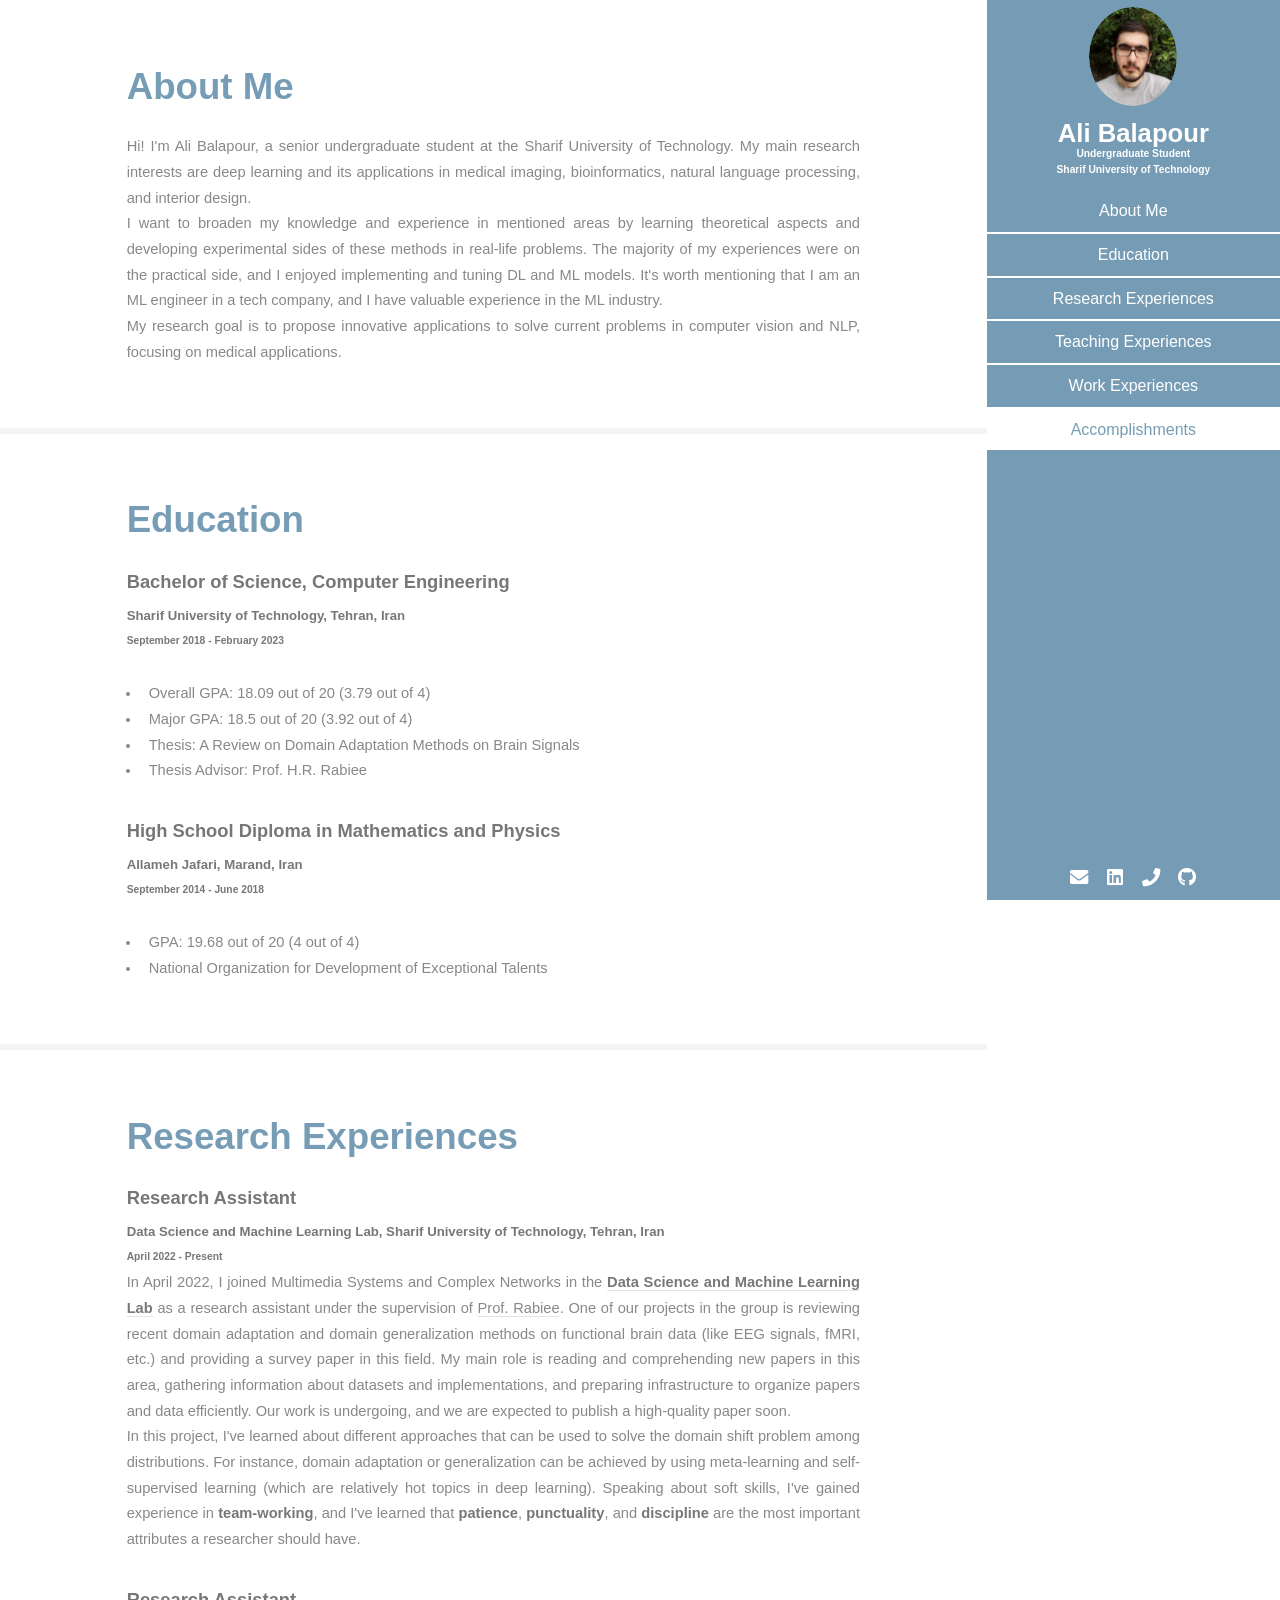
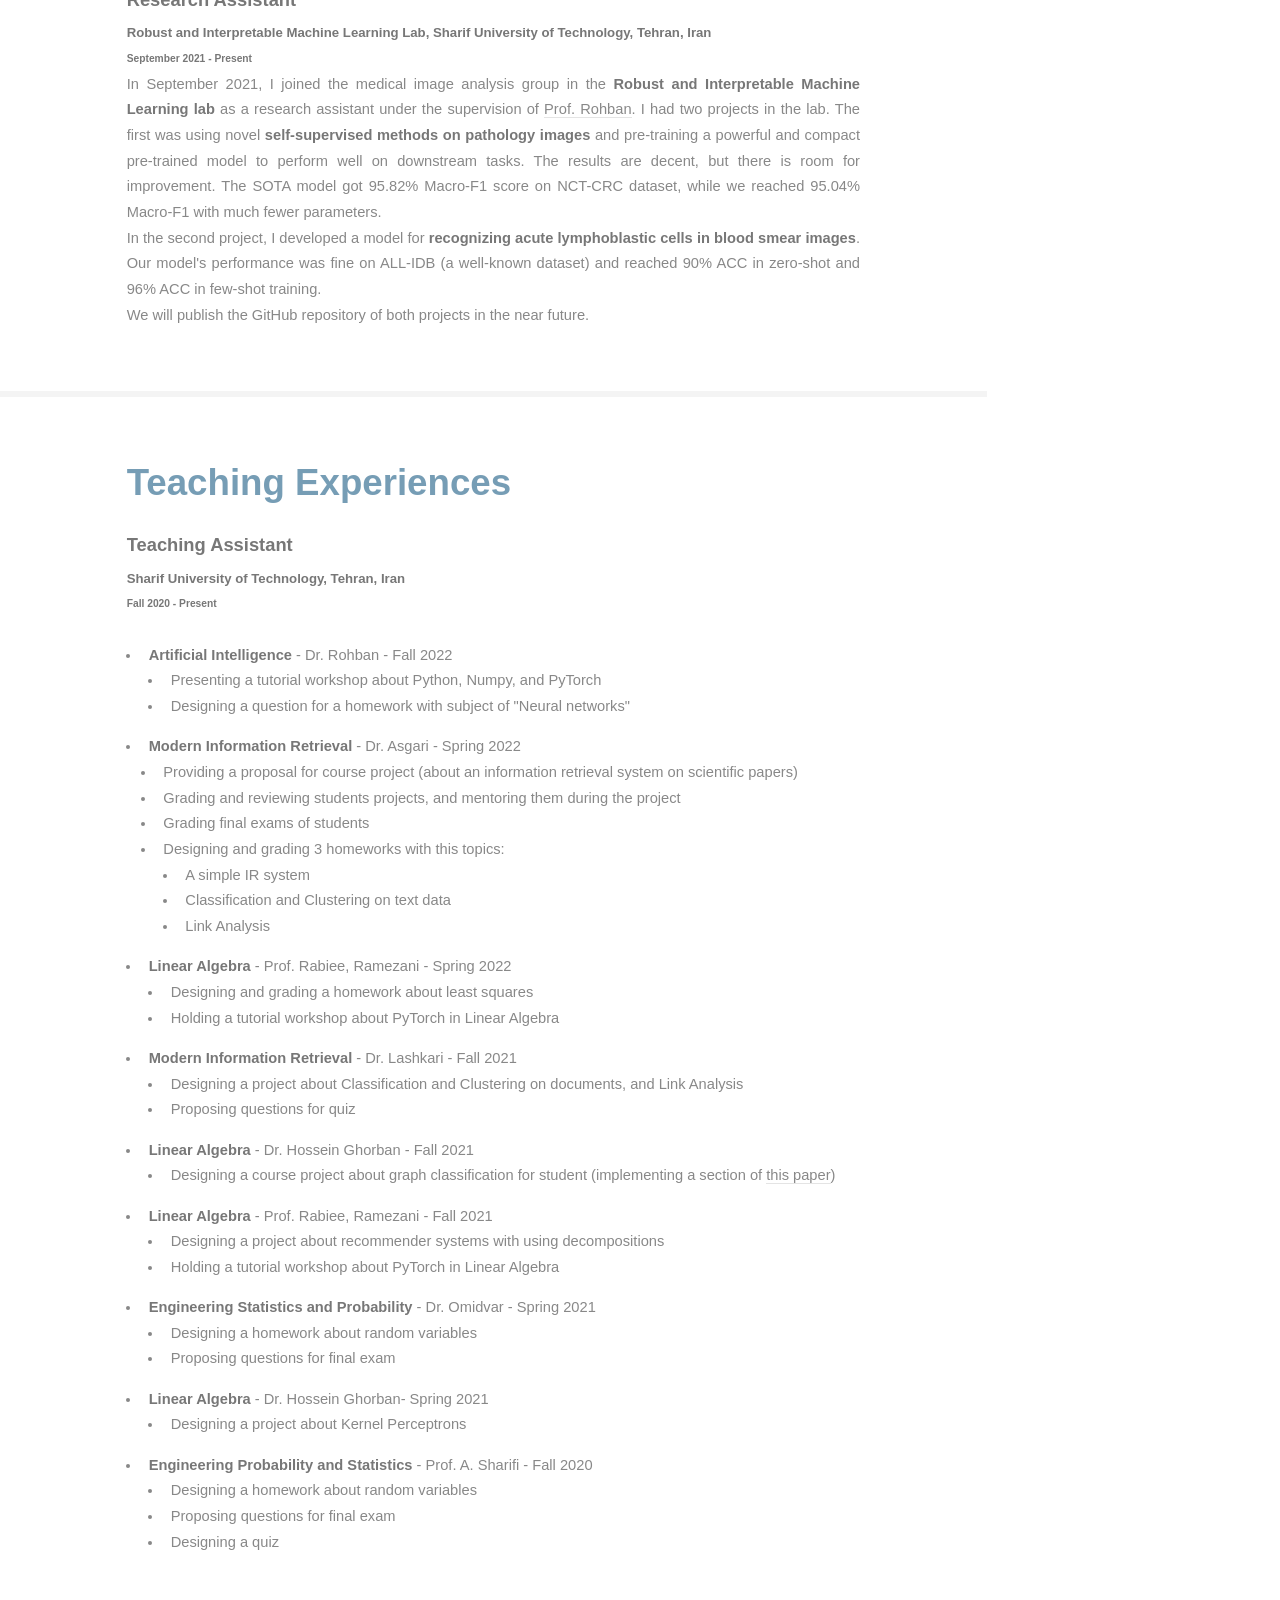
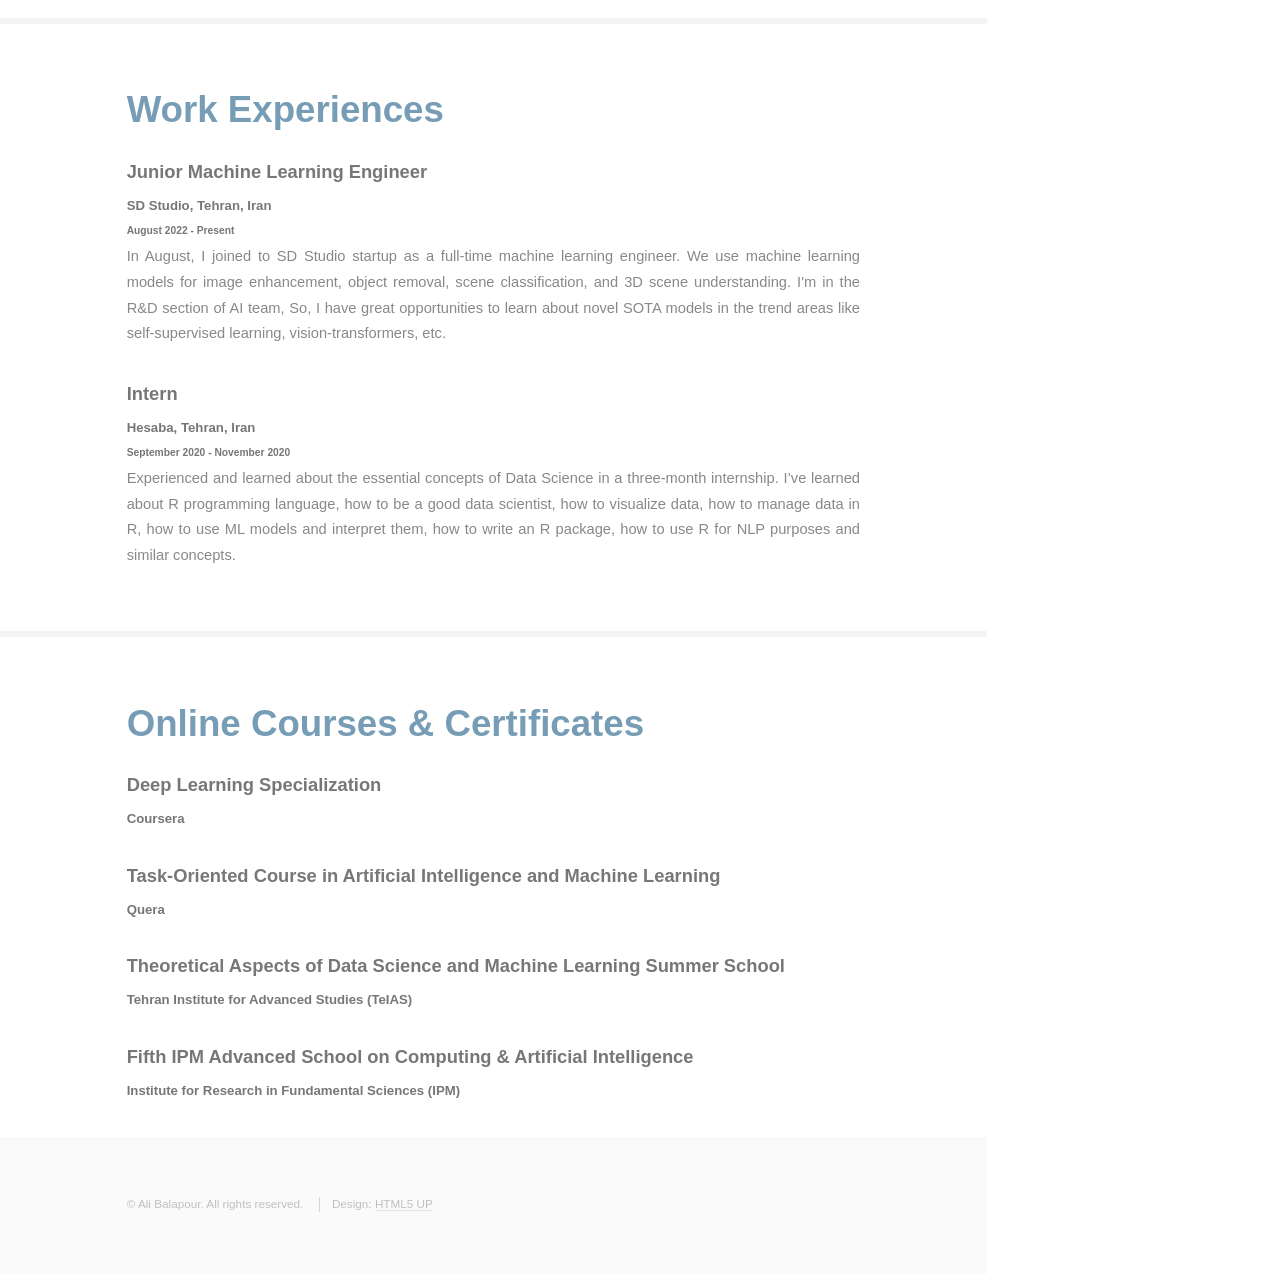
==== index.html @ 2892b9a2 "Add more details to TA experiences" ====
<!DOCTYPE HTML>

<html>

<head>
	<title>Ali Balapour</title>
	<meta charset="utf-8" />
	<meta name="viewport" content="width=device-width, initial-scale=1, user-scalable=no" />
	<link rel="stylesheet" href="assets/css/main.css" />
</head>

<body class="is-preload">

	<!-- Header -->
	<section id="header">
		<header>
			<span class="image avatar"><img src="images/personal_photo.png" alt="" /></span>
			<h1 id="logo"><i>Ali Balapour</i></h1>
			<h6>Undergraduate Student</br>Sharif University of Technology</h6>
		</header>
		<nav id="nav">
			<ul>
				<li><a href="#about" class="active">About Me</a></li>
				<li><a href="#education">Education</a></li>
				<li><a href="#research">Research Experiences</a></li>
				<li><a href="#teaching">Teaching Experiences</a></li>
				<li><a href="#work">Work Experiences</a></li>
				<li><a href="#accomplishments">Accomplishments</a></li>
				<!-- <li><a href="#volunteer">Volunteer Experiences</a></li> -->
			</ul>
		</nav>
		<footer>
			<ul class="icons">
				<li><a href="mailto:alibalapour93.ab@gmail.com" class="icon solid fa-envelope"><span
							class="label">Email</span></a></li>
				<li><a href="https://www.linkedin.com/in/alibalapour" class="icon brands fa-linkedin"><span
							class="label">Linked In</span></a></li>
				<li><a href="tel:+989029249917" class="icon solid fa-phone"><span class="label">Phone</span></a></li>
				<li><a href="https://github.com/alibalapour" class="icon brands fa-github"><span
							class="label">Github</span></a></li>
			</ul>
		</footer>
	</section>

	<!-- Wrapper -->
	<div id="wrapper">

		<!-- Main -->
		<div id="main">

			<!-- about -->
			<section id="about">
				<div class="container">
					<header class="major">
						<h3><i>About Me</i></h3>
					</header>
					<p style="text-align:justify; text-justify:inter-ideograph;">
						Hi! I'm Ali Balapour, a senior undergraduate student at the Sharif University of Technology. My
						main research interests are deep learning and its applications in medical imaging,
						bioinformatics, natural language processing, and interior design. <br>
						I want to broaden my knowledge and experience in mentioned areas by learning theoretical aspects
						and developing experimental sides of these methods in real-life problems. The majority of my
						experiences were on the practical side, and I enjoyed implementing and tuning DL and ML models.
						It's worth mentioning that I am an ML engineer in a tech company, and I have valuable experience
						in the ML industry. <br>
						My research goal is to propose innovative applications to solve current problems in computer
						vision and NLP, focusing on medical applications.
					</p>
				</div>
			</section>

			<!-- education -->
			<section id="education">
				<div class="container">
					<header class="major">
						<h3><i>Education</i></h3>
					</header>
					<h4>
						<i>Bachelor of Science, Computer Engineering</i>
					</h4>
					<h5>
						Sharif University of Technology, Tehran, Iran
					</h5>
					<h6>
						September 2018 - February 2023
					</h6>
					<p>
					<ul>
						<li> Overall GPA: 18.09 out of 20 (3.79 out of 4)</li>
						<li> Major GPA: 18.5 out of 20 (3.92 out of 4)</li>
						<li> Thesis: A Review on Domain Adaptation Methods on Brain Signals</li>
						<li> Thesis Advisor: Prof. H.R. Rabiee</li>
					</ul>
					</p>
					<h4>
						<i>High School Diploma in Mathematics and Physics</i>
					</h4>
					<h5>
						Allameh Jafari, Marand, Iran
					</h5>
					<h6>
						September 2014 - June 2018
					</h6>
					<p>
					<ul>
						<li> GPA: 19.68 out of 20 (4 out of 4)</li>
						<li> National Organization for Development of Exceptional Talents</li>
					</ul>
					</p>
				</div>
			</section>

			<!-- research -->
			<section id="research">
				<div class="container">
					<header class="major">
						<h3><i>Research Experiences</i></h3>
					</header>
					<h4>
						<i>Research Assistant</i>
					</h4>
					<h5>
						Data Science and Machine Learning Lab, Sharif University of Technology, Tehran, Iran
					</h5>
					<h6>
						April 2022 - Present
					</h6>
					<p>

						In April 2022, I joined Multimedia Systems and Complex Networks in the <a href="http://dml.ir/"
							target="_blank"><b>Data Science and Machine Learning Lab</b></a> as a research assistant
						under the supervision of <a href="https://scholar.google.com/citations?user=rKDtrNgAAAAJ&hl=en"
							target="_blank">Prof. Rabiee</a>. One of our projects in the group is reviewing recent
						domain adaptation and domain generalization methods on functional brain data (like EEG signals,
						fMRI, etc.) and providing a survey paper in this field. My main role is reading and
						comprehending new papers in this area, gathering information about datasets and implementations,
						and preparing infrastructure to organize papers and data efficiently. Our work is undergoing,
						and we are expected to publish a high-quality paper soon. <br>
						In this project, I've learned about different approaches that can be used to solve the domain
						shift problem among distributions. For instance, domain adaptation or generalization can be
						achieved by using meta-learning and self-supervised learning (which are relatively hot topics in
						deep learning). Speaking about soft skills, I've gained experience in <b>team-working</b>, and
						I've
						learned that <b>patience</b>, <b>punctuality</b>, and <b>discipline</b> are the most important
						attributes a
						researcher should have.
					</p>
					<h4>
						<i>Research Assistant</i>
					</h4>
					<h5>
						Robust and Interpretable Machine Learning Lab, Sharif University of Technology, Tehran, Iran
					</h5>
					<h6>
						September 2021 - Present
					</h6>
					<p>
						In September 2021, I joined the medical image analysis group in the <b>Robust and Interpretable
							Machine Learning lab</b> as a research
						assistant under the supervision of <a
							href="https://scholar.google.com/citations?hl=en&user=pRyJ6FkAAAAJ&view_op=list_works&sortby=pubdate"
							target="_blank">Prof. Rohban</a>. I had two projects in the lab. The first was
						using novel <b>self-supervised methods on pathology images</b> and pre-training a powerful and
						compact
						pre-trained model to perform well on downstream tasks. The results are decent, but there is
						room for improvement. The SOTA model got 95.82% Macro-F1 score on NCT-CRC dataset, while we
						reached 95.04% Macro-F1 with much fewer parameters.<br>
						In the second project, I developed a model for <b>recognizing acute lymphoblastic cells in blood
							smear images</b>. Our model's performance was fine on ALL-IDB (a well-known dataset) and
						reached 90%
						ACC in zero-shot and 96% ACC in few-shot training. <br>
						We will publish the GitHub repository of both projects in the near future.
					</p>
				</div>
			</section>

			<!-- teaching -->
			<section id="teaching">
				<div class="container">
					<header class="major">
						<h3><i>Teaching Experiences</i></h3>
					</header>
					<h4>
						<i>Teaching Assistant</i>
					</h4>
					<h5>
						Sharif University of Technology, Tehran, Iran
					</h5>
					<h6>
						Fall 2020 - Present
					</h6>
					<ul>
						​<li><b>Artificial Intelligence</b> - Dr. Rohban - Fall 2022 <br>
							<ul class="sub-category">
								<li>
									Presenting a tutorial workshop about Python, Numpy, and PyTorch
								</li>
								<li>
									Designing a question for a homework with subject of "Neural networks"
								</li>
							</ul>
						</li>
						<li><b>Modern Information Retrieval</b> - Dr. Asgari - Spring 2022</li>
						<ul class="sub-category">
							<li>
								Providing a proposal for course project (about an information retrieval system on
								scientific papers)
							</li>
							<li>
								Grading and reviewing students projects, and mentoring them during the project
							</li>
							<li>
								Grading final exams of students
							</li>
							<li>
								Designing and grading 3 homeworks with this topics:
								<ul class="sub-category">
									<li>
										A simple IR system
									</li>
									<li>
										Classification and Clustering on text data
									</li>
									<li>
										Link Analysis
									</li>
								</ul>
							</li>
						</ul>
						<li><b>Linear Algebra</b> - Prof. Rabiee, Ramezani - Spring 2022
							<ul class="sub-category">
								<li>
									Designing and grading a homework about least squares
								</li>
								<li>
									Holding a tutorial workshop about PyTorch in Linear Algebra
								</li>
							</ul>
						</li>
						<li><b>Modern Information Retrieval</b> - Dr. Lashkari - Fall 2021
							<ul class="sub-category">
								<li>
									Designing a project about Classification and Clustering on documents, and Link
									Analysis
								</li>
								<li>
									Proposing questions for quiz
								</li>
							</ul>
						</li>
						<li><b>Linear Algebra</b> - Dr. Hossein Ghorban - Fall 2021
							<ul class="sub-category">
								<li>
									Designing a course project about graph classification for student (implementing a
									section
									of <a
										href="https://research.ibm.com/publications/gl2vec-learning-feature-representation-using-graphlets-for-directed-networks">this
										paper</a>)
								</li>
							</ul>
						</li>
						<li><b>Linear Algebra</b> - Prof. Rabiee, Ramezani - Fall 2021
							<ul class="sub-category">
								<li>
									Designing a project about recommender systems with using decompositions
								</li>
								<li>
									Holding a tutorial workshop about PyTorch in Linear Algebra
								</li>
							</ul>
						</li>
						<li><b>Engineering Statistics and Probability</b> - Dr. Omidvar - Spring 2021
							<ul class="sub-category">
								<li>
									Designing a homework about random variables
								</li>
								<li>
									Proposing questions for final exam
								</li>
							</ul>
						</li>
						<li><b>Linear Algebra</b> - Dr. Hossein Ghorban- Spring 2021
							<ul class="sub-category">
								<li>
									Designing a project about Kernel Perceptrons
								</li>
							</ul>
						</li>
						<li><b>Engineering Probability and Statistics</b> - Prof. A. Sharifi - Fall 2020
							<ul class="sub-category">
								<li>
									Designing a homework about random variables
								</li>
								<li>
									Proposing questions for final exam
								</li>
								<li>
									Designing a quiz
								</li>
							</ul>
						</li>
					</ul>
				</div>
			</section>

			<!-- work -->
			<section id="work">
				<div class="container">
					<header class="major">
						<h3><i>Work Experiences</i></h3>
					</header>
					<h4>
						<i>Junior Machine Learning Engineer</i>
					</h4>
					<h5>
						SD Studio, Tehran, Iran
					</h5>
					<h6>
						August 2022 - Present
					</h6>
					<p>
						In August, I joined to SD Studio startup as a full-time machine learning engineer. We use
						machine learning models for image enhancement, object removal, scene classification, and 3D
						scene understanding. I'm in the R&D section of AI team, So, I have great opportunities to learn
						about novel SOTA models in the trend areas like self-supervised learning, vision-transformers,
						etc.
					</p>
					<h4>
						<i>Intern</i>
					</h4>
					<h5>
						Hesaba, Tehran, Iran
					</h5>
					<h6>
						September 2020 - November 2020
					</h6>
					<p>
						Experienced and learned about the essential concepts of Data Science in a three-month
						internship. I’ve learned about R programming language, how to be a good data scientist, how to
						visualize data, how to manage data in R, how to use ML models and interpret them, how to write
						an R package, how to use R for NLP purposes and similar concepts.
					</p>
				</div>
			</section>

			<!-- Online Courses and Certificates -->
			<section id="accomplishments">
				<div class="container">
					<header class="major">
						<h3><i>Online Courses & Certificates</i></h3>
					</header>
					<h4>
						<a href="https://www.coursera.org/account/accomplishments/specialization/W8R3VFJXQNXG"
							target="_blank"><i>Deep Learning Specialization</i></a>
					</h4>
					<h5>
						Coursera
					</h5>
					<p></p>

					<h4>
						<a href="https://quera.org/media/public/quera_certificate/adadd816d5624135890eb60e2756e7e7.jpg"
							target="_blank"><i>Task-Oriented Course in Artificial Intelligence and Machine
								Learning</i></a>
					</h4>
					<h5>
						Quera
					</h5>
					<p></p>

					<h4>
						<a href="https://drive.google.com/file/d/1MrYCCndqgRuBNSRscO7mLyGm1pDVqrYC/view?usp=sharing"
							target="_blank"><i>Theoretical Aspects of Data Science and Machine Learning Summer
								School</i></a>
					</h4>
					<h5>
						Tehran Institute for Advanced Studies (TeIAS)
					</h5>
					<p></p>

					<h4>
						<a href="https://drive.google.com/file/d/1-g7t7JsqnXXrmySD3a8m09prYNb7P3v8/view?usp=sharing"
							target="_blank"><i>Fifth IPM Advanced School on Computing & Artificial Intelligence</i></a>
					</h4>
					<h5>
						Institute for Research in Fundamental Sciences (IPM)
					</h5>
				</div>
			</section>

			<!-- volunteer -->
			<!-- <section id="volunteer">
				<div class="container">
					<header class="major">
						<h3><i>Volunteer Experiences</i></h3>
					</header>
					<h4>
						​<i>Media & Design Staff</i>
					</h4>
					<h5>
						Webelopers 2022
					</h5>
					<h6>
						August 2022 - Present
					</h6>
					<p>
						As I've some experiences with working as a layout designer, I joined to Media & Design team of Webelopers event which is holding by Computer engineering Scientific 	
					</p>
					
					<h4>
						<i>Layout Designer & Member of Editorial Board </i>
					</h4>
					<h5>
						Harakat (Student Magazine)
					</h5>
					<h6>
						September 2020 - September 2021
					</h6>
					<p>
						In September 2020 I joined to a student sport magazine which was organized by a group of sport enthusiast sudents. My role was desining layout of the magazine with Adobe InDesign.
						I've gained many vaueable experiences in team-working, responsibility, and digital design.  
					</p>
				</div>
			</section> -->

		</div>

		<!-- Footer -->
		<section id="footer">
			<div class="container">
				<ul class="copyright">
					<li>&copy; Ali Balapour. All rights reserved.</li>
					<li>Design: <a href="http://html5up.net">HTML5 UP</a></li>
				</ul>
			</div>
		</section>

	</div>

	<!-- Scripts -->
	<script src="assets/js/jquery.min.js"></script>
	<script src="assets/js/jquery.scrollex.min.js"></script>
	<script src="assets/js/jquery.scrolly.min.js"></script>
	<script src="assets/js/browser.min.js"></script>
	<script src="assets/js/breakpoints.min.js"></script>
	<script src="assets/js/util.js"></script>
	<script src="assets/js/main.js"></script>

</body>

</html>
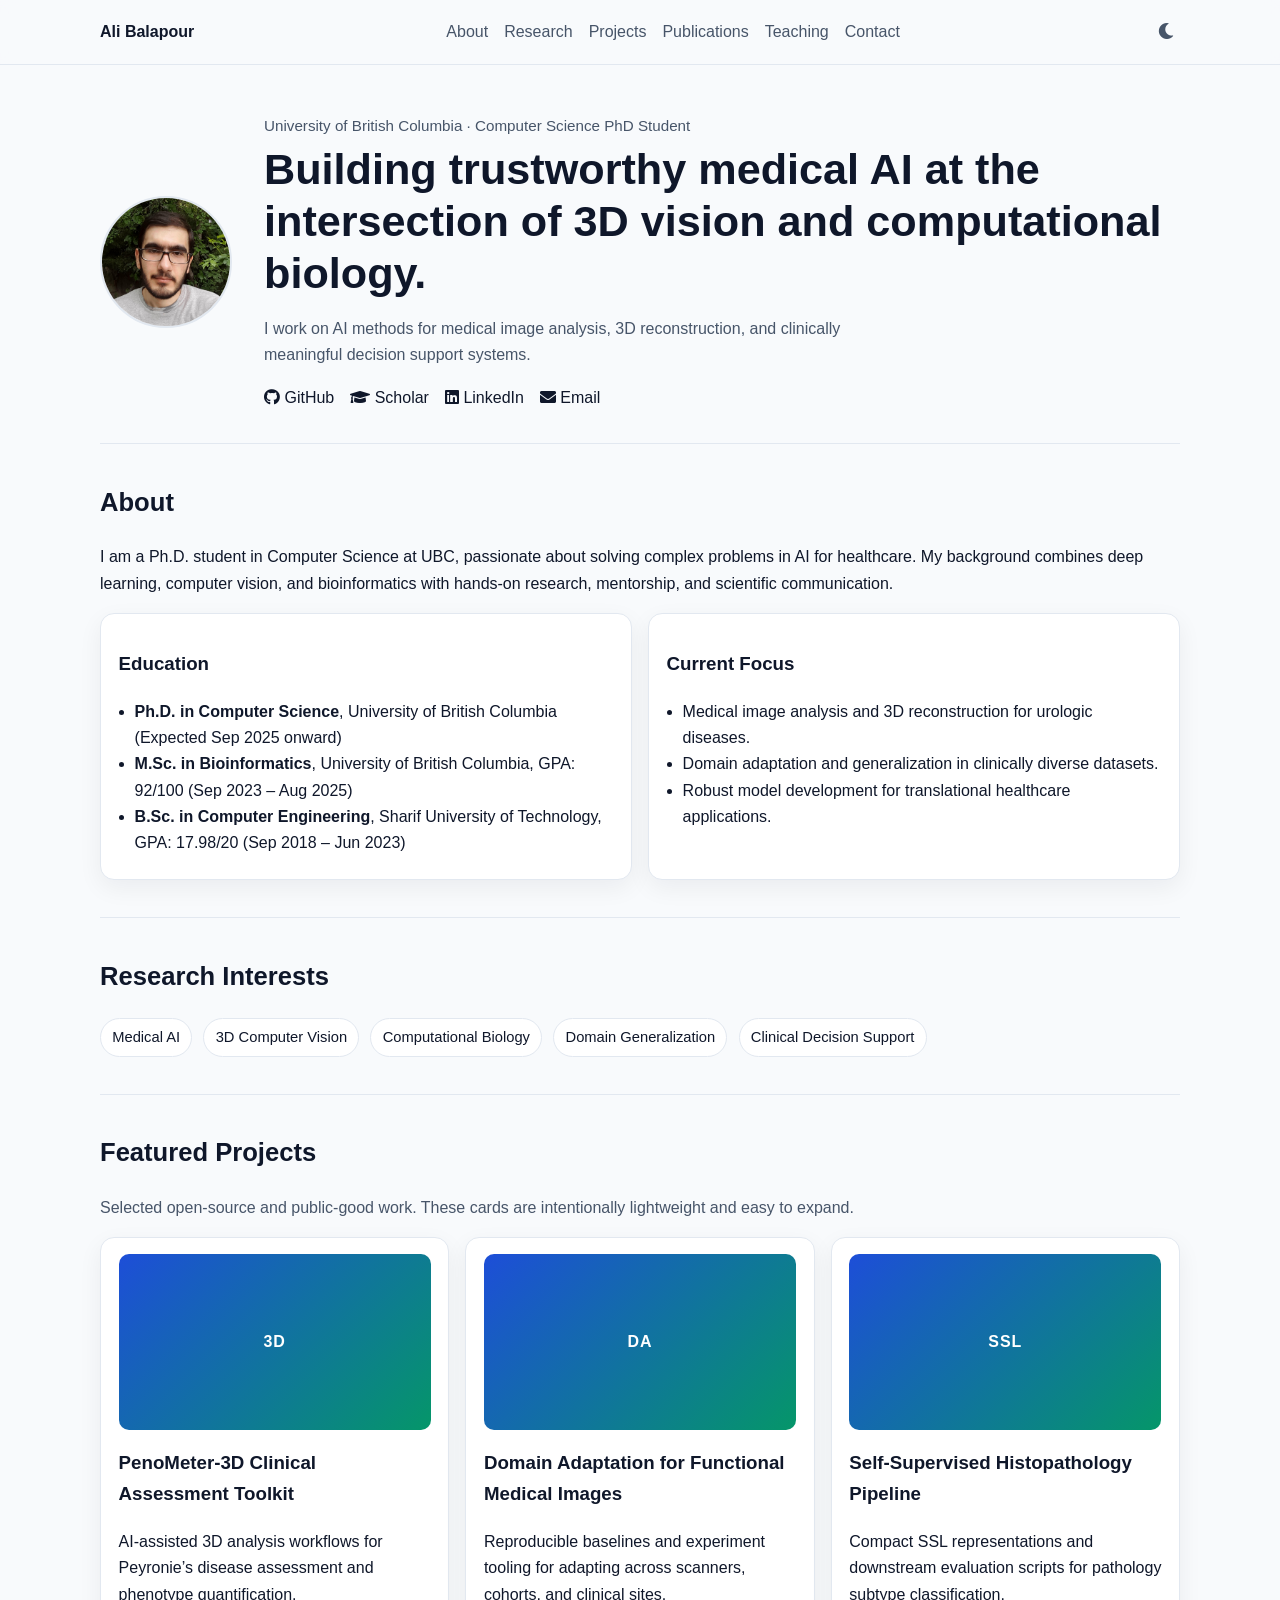
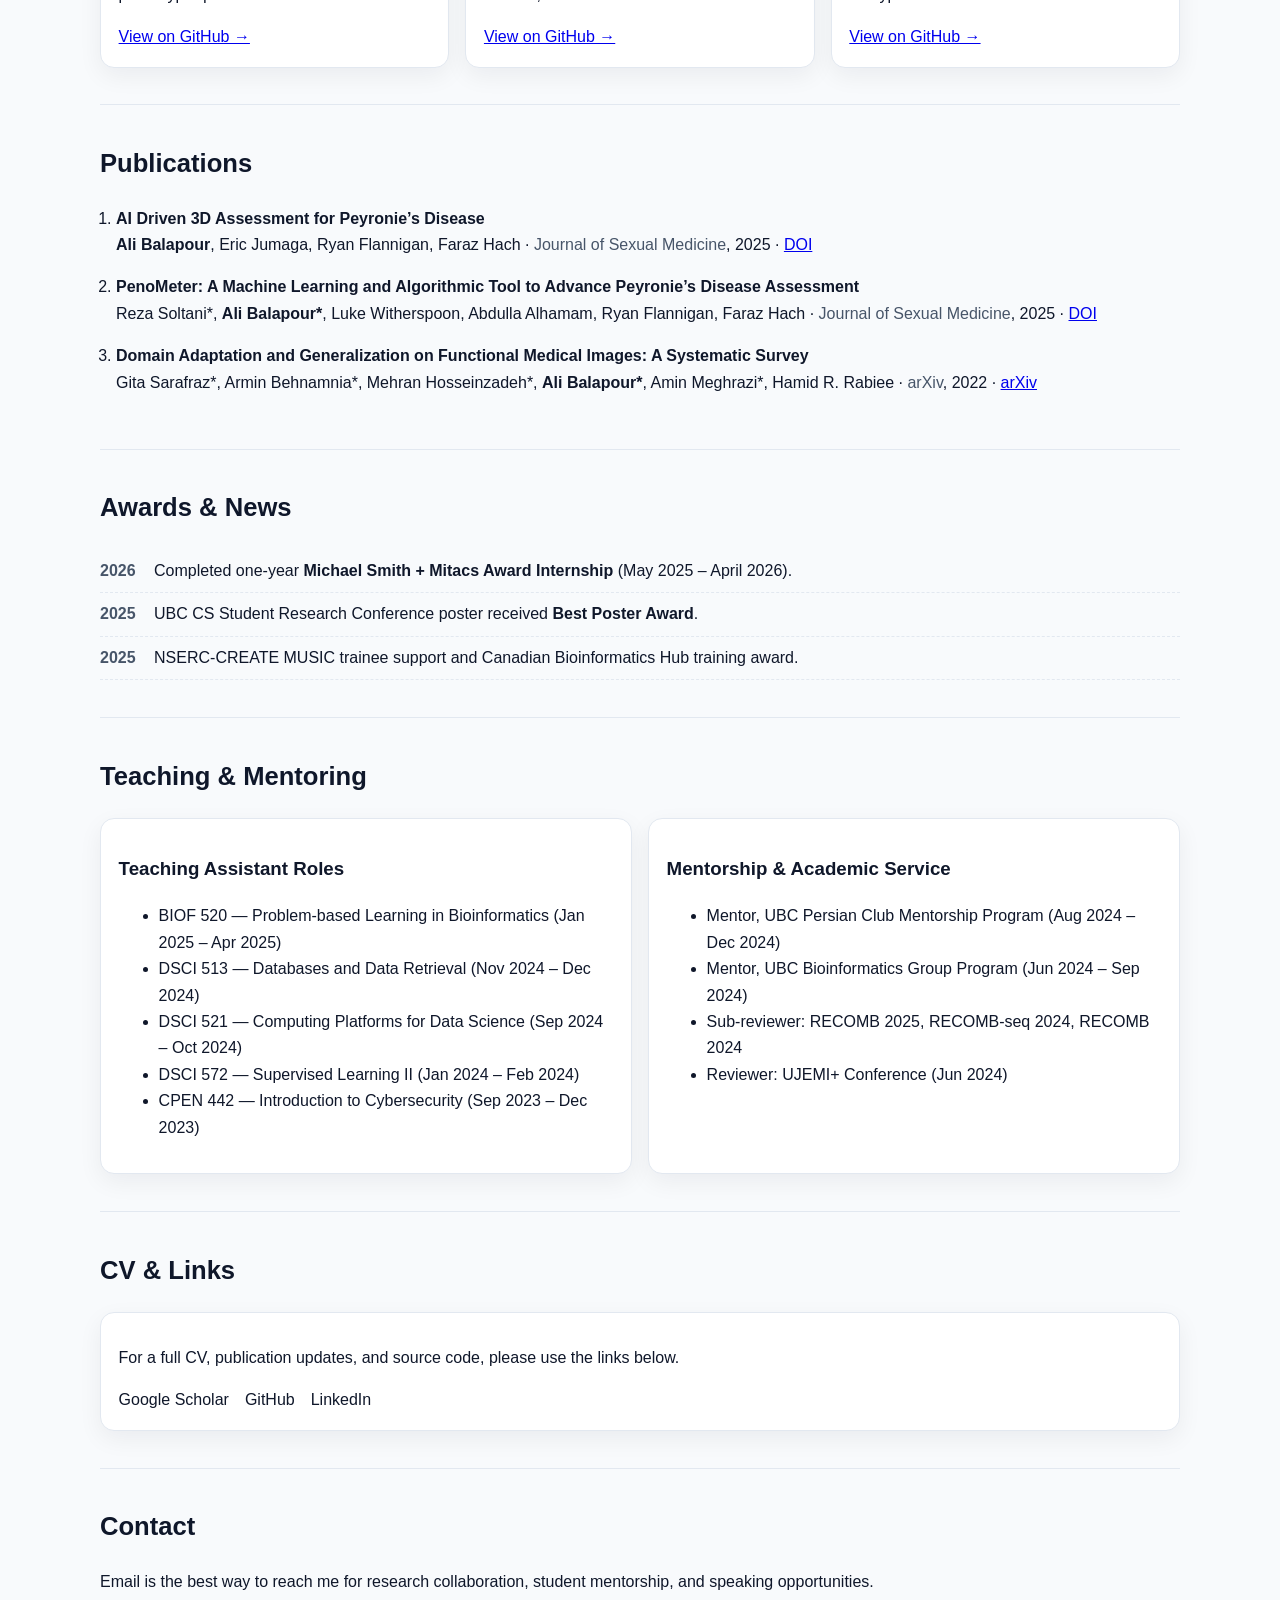
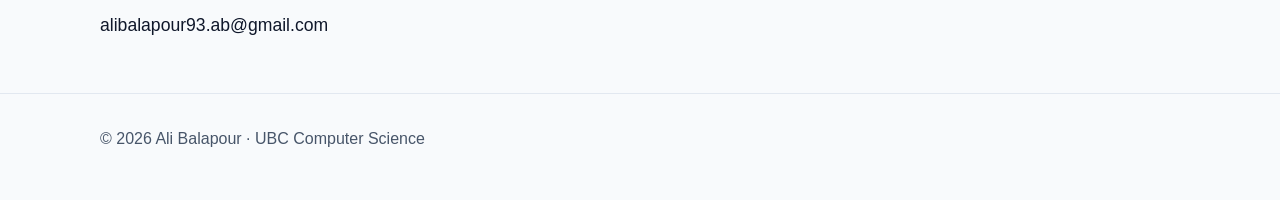
==== commit 29eb8170: "Redesign academic portfolio with modern responsive structure" ====
--- a/index.html
+++ b/index.html
@@ -1,451 +1,198 @@
-<!DOCTYPE HTML>
+<!DOCTYPE html>
+<html lang="en">
+<head>
+  <meta charset="utf-8" />
+  <meta name="viewport" content="width=device-width, initial-scale=1" />
+  <title>Ali Balapour | PhD Student in Computer Science @ UBC</title>
+  <meta name="description" content="Ali Balapour is a UBC Computer Science PhD student researching medical AI, 3D computer vision, and computational biology." />
+  <meta name="theme-color" content="#0f172a" />
+  <meta property="og:title" content="Ali Balapour | UBC CS PhD" />
+  <meta property="og:description" content="Research portfolio in medical AI, 3D computer vision, and computational biology." />
+  <meta property="og:type" content="website" />
+  <link rel="stylesheet" href="assets/css/fontawesome-all.min.css" />
+  <link rel="stylesheet" href="assets/css/main.css" />
+</head>
+<body>
+  <a class="skip-link" href="#main">Skip to content</a>
+  <header class="site-header">
+    <div class="container nav-wrap">
+      <a class="brand" href="#hero">Ali Balapour</a>
+      <nav aria-label="Primary">
+        <ul class="nav-list">
+          <li><a href="#about">About</a></li>
+          <li><a href="#research">Research</a></li>
+          <li><a href="#projects">Projects</a></li>
+          <li><a href="#publications">Publications</a></li>
+          <li><a href="#teaching">Teaching</a></li>
+          <li><a href="#contact">Contact</a></li>
+        </ul>
+      </nav>
+      <button id="theme-toggle" aria-label="Toggle dark mode" title="Toggle dark mode">
+        <i class="fas fa-moon" aria-hidden="true"></i>
+      </button>
+    </div>
+  </header>
 
-<html>
+  <main id="main">
+    <section id="hero" class="hero container">
+      <img src="images/personal_photo.png" alt="Portrait of Ali Balapour" class="avatar" />
+      <div>
+        <p class="eyebrow">University of British Columbia · Computer Science PhD Student</p>
+        <h1>Building trustworthy medical AI at the intersection of 3D vision and computational biology.</h1>
+        <p class="lead">I work on AI methods for medical image analysis, 3D reconstruction, and clinically meaningful decision support systems.</p>
+        <div class="hero-links" aria-label="External profiles">
+          <a href="https://github.com/alibalapour" target="_blank" rel="noopener"><i class="fab fa-github"></i> GitHub</a>
+          <a href="https://scholar.google.com/citations?user=olk8Xe4AAAAJ&hl=en" target="_blank" rel="noopener"><i class="fas fa-graduation-cap"></i> Scholar</a>
+          <a href="https://www.linkedin.com/in/alibalapour/" target="_blank" rel="noopener"><i class="fab fa-linkedin"></i> LinkedIn</a>
+          <a href="mailto:alibalapour93.ab@gmail.com"><i class="fas fa-envelope"></i> Email</a>
+        </div>
+      </div>
+    </section>
 
-<head>
-	<title>Ali Balapour</title>
-	<meta charset="utf-8" />
-	<meta name="viewport" content="width=device-width, initial-scale=1, user-scalable=no" />
-	<link rel="stylesheet" href="assets/css/main.css" />
-</head>
+    <section id="about" class="container section">
+      <h2>About</h2>
+      <p>I am a Ph.D. student in Computer Science at UBC, passionate about solving complex problems in AI for healthcare. My background combines deep learning, computer vision, and bioinformatics with hands-on research, mentorship, and scientific communication.</p>
+      <div class="grid two">
+        <article class="card">
+          <h3>Education</h3>
+          <ul class="clean-list">
+            <li><strong>Ph.D. in Computer Science</strong>, University of British Columbia (Expected Sep 2025 onward)</li>
+            <li><strong>M.Sc. in Bioinformatics</strong>, University of British Columbia, GPA: 92/100 (Sep 2023 – Aug 2025)</li>
+            <li><strong>B.Sc. in Computer Engineering</strong>, Sharif University of Technology, GPA: 17.98/20 (Sep 2018 – Jun 2023)</li>
+          </ul>
+        </article>
+        <article class="card">
+          <h3>Current Focus</h3>
+          <ul class="clean-list">
+            <li>Medical image analysis and 3D reconstruction for urologic diseases.</li>
+            <li>Domain adaptation and generalization in clinically diverse datasets.</li>
+            <li>Robust model development for translational healthcare applications.</li>
+          </ul>
+        </article>
+      </div>
+    </section>
 
-<body class="is-preload">
+    <section id="research" class="container section">
+      <h2>Research Interests</h2>
+      <div class="chip-row" role="list" aria-label="Research areas">
+        <span class="chip" role="listitem">Medical AI</span>
+        <span class="chip" role="listitem">3D Computer Vision</span>
+        <span class="chip" role="listitem">Computational Biology</span>
+        <span class="chip" role="listitem">Domain Generalization</span>
+        <span class="chip" role="listitem">Clinical Decision Support</span>
+      </div>
+    </section>
 
-	<!-- Header -->
-	<section id="header">
-		<header>
-			<span class="image avatar"><img src="images/personal_photo.png" alt="" /></span>
-			<h1 id="logo"><i>Ali Balapour</i></h1>
-			<h6>Undergraduate Student</br>Sharif University of Technology</h6>
-		</header>
-		<nav id="nav">
-			<ul>
-				<li><a href="#about" class="active">About Me</a></li>
-				<li><a href="#education">Education</a></li>
-				<li><a href="#research">Research Experiences</a></li>
-				<li><a href="#teaching">Teaching Experiences</a></li>
-				<li><a href="#work">Work Experiences</a></li>
-				<li><a href="#accomplishments">Accomplishments</a></li>
-				<!-- <li><a href="#volunteer">Volunteer Experiences</a></li> -->
-			</ul>
-		</nav>
-		<footer>
-			<ul class="icons">
-				<li><a href="mailto:alibalapour93.ab@gmail.com" class="icon solid fa-envelope"><span
-							class="label">Email</span></a></li>
-				<li><a href="https://www.linkedin.com/in/alibalapour" class="icon brands fa-linkedin"><span
-							class="label">Linked In</span></a></li>
-				<li><a href="tel:+989029249917" class="icon solid fa-phone"><span class="label">Phone</span></a></li>
-				<li><a href="https://github.com/alibalapour" class="icon brands fa-github"><span
-							class="label">Github</span></a></li>
-			</ul>
-		</footer>
-	</section>
+    <section id="projects" class="container section">
+      <h2>Featured Projects</h2>
+      <p class="muted">Selected open-source and public-good work. These cards are intentionally lightweight and easy to expand.</p>
+      <div class="grid three">
+        <article class="card project">
+          <div class="thumb">3D</div>
+          <h3>PenoMeter-3D Clinical Assessment Toolkit</h3>
+          <p>AI-assisted 3D analysis workflows for Peyronie’s disease assessment and phenotype quantification.</p>
+          <a href="https://github.com/alibalapour" target="_blank" rel="noopener">View on GitHub →</a>
+        </article>
+        <article class="card project">
+          <div class="thumb">DA</div>
+          <h3>Domain Adaptation for Functional Medical Images</h3>
+          <p>Reproducible baselines and experiment tooling for adapting across scanners, cohorts, and clinical sites.</p>
+          <a href="https://github.com/alibalapour" target="_blank" rel="noopener">View on GitHub →</a>
+        </article>
+        <article class="card project">
+          <div class="thumb">SSL</div>
+          <h3>Self-Supervised Histopathology Pipeline</h3>
+          <p>Compact SSL representations and downstream evaluation scripts for pathology subtype classification.</p>
+          <a href="https://github.com/alibalapour" target="_blank" rel="noopener">View on GitHub →</a>
+        </article>
+      </div>
+    </section>
 
-	<!-- Wrapper -->
-	<div id="wrapper">
+    <section id="publications" class="container section">
+      <h2>Publications</h2>
+      <ol class="pub-list">
+        <li>
+          <p><strong>AI Driven 3D Assessment for Peyronie’s Disease</strong><br/> <strong>Ali Balapour</strong>, Eric Jumaga, Ryan Flannigan, Faraz Hach · <span class="venue">Journal of Sexual Medicine</span>, 2025 · <a href="https://doi.org/10.1093/jsxmed/qdaf315" target="_blank" rel="noopener">DOI</a></p>
+        </li>
+        <li>
+          <p><strong>PenoMeter: A Machine Learning and Algorithmic Tool to Advance Peyronie’s Disease Assessment</strong><br/> Reza Soltani*, <strong>Ali Balapour*</strong>, Luke Witherspoon, Abdulla Alhamam, Ryan Flannigan, Faraz Hach · <span class="venue">Journal of Sexual Medicine</span>, 2025 · <a href="https://doi.org/10.1093/jsxmed/qdaf016" target="_blank" rel="noopener">DOI</a></p>
+        </li>
+        <li>
+          <p><strong>Domain Adaptation and Generalization on Functional Medical Images: A Systematic Survey</strong><br/> Gita Sarafraz*, Armin Behnamnia*, Mehran Hosseinzadeh*, <strong>Ali Balapour*</strong>, Amin Meghrazi*, Hamid R. Rabiee · <span class="venue">arXiv</span>, 2022 · <a href="https://arxiv.org/abs/2212.03176" target="_blank" rel="noopener">arXiv</a></p>
+        </li>
+      </ol>
+    </section>
 
-		<!-- Main -->
-		<div id="main">
+    <section id="news" class="container section">
+      <h2>Awards & News</h2>
+      <ul class="timeline">
+        <li><span>2026</span> Completed one-year <strong>Michael Smith + Mitacs Award Internship</strong> (May 2025 – April 2026).</li>
+        <li><span>2025</span> UBC CS Student Research Conference poster received <strong>Best Poster Award</strong>.</li>
+        <li><span>2025</span> NSERC-CREATE MUSIC trainee support and Canadian Bioinformatics Hub training award.</li>
+      </ul>
+    </section>
 
-			<!-- about -->
-			<section id="about">
-				<div class="container">
-					<header class="major">
-						<h3><i>About Me</i></h3>
-					</header>
-					<p style="text-align:justify; text-justify:inter-ideograph;">
-						Hi! I'm Ali Balapour, a senior undergraduate student at the Sharif University of Technology. My
-						main research interests are deep learning and its applications in medical imaging,
-						bioinformatics, natural language processing, and interior design. <br>
-						I want to broaden my knowledge and experience in mentioned areas by learning theoretical aspects
-						and developing experimental sides of these methods in real-life problems. The majority of my
-						experiences were on the practical side, and I enjoyed implementing and tuning DL and ML models.
-						It's worth mentioning that I am an ML engineer in a tech company, and I have valuable experience
-						in the ML industry. <br>
-						My research goal is to propose innovative applications to solve current problems in computer
-						vision and NLP, focusing on medical applications.
-					</p>
-				</div>
-			</section>
+    <section id="teaching" class="container section">
+      <h2>Teaching & Mentoring</h2>
+      <div class="grid two">
+        <article class="card">
+          <h3>Teaching Assistant Roles</h3>
+          <ul>
+            <li>BIOF 520 — Problem-based Learning in Bioinformatics (Jan 2025 – Apr 2025)</li>
+            <li>DSCI 513 — Databases and Data Retrieval (Nov 2024 – Dec 2024)</li>
+            <li>DSCI 521 — Computing Platforms for Data Science (Sep 2024 – Oct 2024)</li>
+            <li>DSCI 572 — Supervised Learning II (Jan 2024 – Feb 2024)</li>
+            <li>CPEN 442 — Introduction to Cybersecurity (Sep 2023 – Dec 2023)</li>
+          </ul>
+        </article>
+        <article class="card">
+          <h3>Mentorship & Academic Service</h3>
+          <ul>
+            <li>Mentor, UBC Persian Club Mentorship Program (Aug 2024 – Dec 2024)</li>
+            <li>Mentor, UBC Bioinformatics Group Program (Jun 2024 – Sep 2024)</li>
+            <li>Sub-reviewer: RECOMB 2025, RECOMB-seq 2024, RECOMB 2024</li>
+            <li>Reviewer: UJEMI+ Conference (Jun 2024)</li>
+          </ul>
+        </article>
+      </div>
+    </section>
 
-			<!-- education -->
-			<section id="education">
-				<div class="container">
-					<header class="major">
-						<h3><i>Education</i></h3>
-					</header>
-					<h4>
-						<i>Bachelor of Science, Computer Engineering</i>
-					</h4>
-					<h5>
-						Sharif University of Technology, Tehran, Iran
-					</h5>
-					<h6>
-						September 2018 - February 2023
-					</h6>
-					<p>
-					<ul>
-						<li> Overall GPA: 18.09 out of 20 (3.79 out of 4)</li>
-						<li> Major GPA: 18.5 out of 20 (3.92 out of 4)</li>
-						<li> Thesis: A Review on Domain Adaptation Methods on Brain Signals</li>
-						<li> Thesis Advisor: Prof. H.R. Rabiee</li>
-					</ul>
-					</p>
-					<h4>
-						<i>High School Diploma in Mathematics and Physics</i>
-					</h4>
-					<h5>
-						Allameh Jafari, Marand, Iran
-					</h5>
-					<h6>
-						September 2014 - June 2018
-					</h6>
-					<p>
-					<ul>
-						<li> GPA: 19.68 out of 20 (4 out of 4)</li>
-						<li> National Organization for Development of Exceptional Talents</li>
-					</ul>
-					</p>
-				</div>
-			</section>
+    <section id="links" class="container section">
+      <h2>CV & Links</h2>
+      <div class="card">
+        <p>For a full CV, publication updates, and source code, please use the links below.</p>
+        <div class="hero-links">
+          <a href="https://scholar.google.com/citations?user=olk8Xe4AAAAJ&hl=en" target="_blank" rel="noopener">Google Scholar</a>
+          <a href="https://github.com/alibalapour" target="_blank" rel="noopener">GitHub</a>
+          <a href="https://www.linkedin.com/in/alibalapour/" target="_blank" rel="noopener">LinkedIn</a>
+        </div>
+      </div>
+    </section>
 
-			<!-- research -->
-			<section id="research">
-				<div class="container">
-					<header class="major">
-						<h3><i>Research Experiences</i></h3>
-					</header>
-					<h4>
-						<i>Research Assistant</i>
-					</h4>
-					<h5>
-						Data Science and Machine Learning Lab, Sharif University of Technology, Tehran, Iran
-					</h5>
-					<h6>
-						April 2022 - Present
-					</h6>
-					<p>
+    <section id="contact" class="container section">
+      <h2>Contact</h2>
+      <p>Email is the best way to reach me for research collaboration, student mentorship, and speaking opportunities.</p>
+      <p><a class="contact-link" href="mailto:alibalapour93.ab@gmail.com">alibalapour93.ab@gmail.com</a></p>
+    </section>
+  </main>
 
-						In April 2022, I joined Multimedia Systems and Complex Networks in the <a href="http://dml.ir/"
-							target="_blank"><b>Data Science and Machine Learning Lab</b></a> as a research assistant
-						under the supervision of <a href="https://scholar.google.com/citations?user=rKDtrNgAAAAJ&hl=en"
-							target="_blank">Prof. Rabiee</a>. One of our projects in the group is reviewing recent
-						domain adaptation and domain generalization methods on functional brain data (like EEG signals,
-						fMRI, etc.) and providing a survey paper in this field. My main role is reading and
-						comprehending new papers in this area, gathering information about datasets and implementations,
-						and preparing infrastructure to organize papers and data efficiently. Our work is undergoing,
-						and we are expected to publish a high-quality paper soon. <br>
-						In this project, I've learned about different approaches that can be used to solve the domain
-						shift problem among distributions. For instance, domain adaptation or generalization can be
-						achieved by using meta-learning and self-supervised learning (which are relatively hot topics in
-						deep learning). Speaking about soft skills, I've gained experience in <b>team-working</b>, and
-						I've
-						learned that <b>patience</b>, <b>punctuality</b>, and <b>discipline</b> are the most important
-						attributes a
-						researcher should have.
-					</p>
-					<h4>
-						<i>Research Assistant</i>
-					</h4>
-					<h5>
-						Robust and Interpretable Machine Learning Lab, Sharif University of Technology, Tehran, Iran
-					</h5>
-					<h6>
-						September 2021 - Present
-					</h6>
-					<p>
-						In September 2021, I joined the medical image analysis group in the <b>Robust and Interpretable
-							Machine Learning lab</b> as a research
-						assistant under the supervision of <a
-							href="https://scholar.google.com/citations?hl=en&user=pRyJ6FkAAAAJ&view_op=list_works&sortby=pubdate"
-							target="_blank">Prof. Rohban</a>. I had two projects in the lab. The first was
-						using novel <b>self-supervised methods on pathology images</b> and pre-training a powerful and
-						compact
-						pre-trained model to perform well on downstream tasks. The results are decent, but there is
-						room for improvement. The SOTA model got 95.82% Macro-F1 score on NCT-CRC dataset, while we
-						reached 95.04% Macro-F1 with much fewer parameters.<br>
-						In the second project, I developed a model for <b>recognizing acute lymphoblastic cells in blood
-							smear images</b>. Our model's performance was fine on ALL-IDB (a well-known dataset) and
-						reached 90%
-						ACC in zero-shot and 96% ACC in few-shot training. <br>
-						We will publish the GitHub repository of both projects in the near future.
-					</p>
-				</div>
-			</section>
+  <footer class="site-footer">
+    <div class="container">
+      <p>© <span id="year"></span> Ali Balapour · UBC Computer Science</p>
+    </div>
+  </footer>
 
-			<!-- teaching -->
-			<section id="teaching">
-				<div class="container">
-					<header class="major">
-						<h3><i>Teaching Experiences</i></h3>
-					</header>
-					<h4>
-						<i>Teaching Assistant</i>
-					</h4>
-					<h5>
-						Sharif University of Technology, Tehran, Iran
-					</h5>
-					<h6>
-						Fall 2020 - Present
-					</h6>
-					<ul>
-						​<li><b>Artificial Intelligence</b> - Dr. Rohban - Fall 2022 <br>
-							<ul class="sub-category">
-								<li>
-									Presenting a tutorial workshop about Python, Numpy, and PyTorch
-								</li>
-								<li>
-									Designing a question for a homework with subject of "Neural networks"
-								</li>
-							</ul>
-						</li>
-						<li><b>Modern Information Retrieval</b> - Dr. Asgari - Spring 2022</li>
-						<ul class="sub-category">
-							<li>
-								Providing a proposal for course project (about an information retrieval system on
-								scientific papers)
-							</li>
-							<li>
-								Grading and reviewing students projects, and mentoring them during the project
-							</li>
-							<li>
-								Grading final exams of students
-							</li>
-							<li>
-								Designing and grading 3 homeworks with this topics:
-								<ul class="sub-category">
-									<li>
-										A simple IR system
-									</li>
-									<li>
-										Classification and Clustering on text data
-									</li>
-									<li>
-										Link Analysis
-									</li>
-								</ul>
-							</li>
-						</ul>
-						<li><b>Linear Algebra</b> - Prof. Rabiee, Ramezani - Spring 2022
-							<ul class="sub-category">
-								<li>
-									Designing and grading a homework about least squares
-								</li>
-								<li>
-									Holding a tutorial workshop about PyTorch in Linear Algebra
-								</li>
-							</ul>
-						</li>
-						<li><b>Modern Information Retrieval</b> - Dr. Lashkari - Fall 2021
-							<ul class="sub-category">
-								<li>
-									Designing a project about Classification and Clustering on documents, and Link
-									Analysis
-								</li>
-								<li>
-									Proposing questions for quiz
-								</li>
-							</ul>
-						</li>
-						<li><b>Linear Algebra</b> - Dr. Hossein Ghorban - Fall 2021
-							<ul class="sub-category">
-								<li>
-									Designing a course project about graph classification for student (implementing a
-									section
-									of <a
-										href="https://research.ibm.com/publications/gl2vec-learning-feature-representation-using-graphlets-for-directed-networks">this
-										paper</a>)
-								</li>
-							</ul>
-						</li>
-						<li><b>Linear Algebra</b> - Prof. Rabiee, Ramezani - Fall 2021
-							<ul class="sub-category">
-								<li>
-									Designing a project about recommender systems with using decompositions
-								</li>
-								<li>
-									Holding a tutorial workshop about PyTorch in Linear Algebra
-								</li>
-							</ul>
-						</li>
-						<li><b>Engineering Statistics and Probability</b> - Dr. Omidvar - Spring 2021
-							<ul class="sub-category">
-								<li>
-									Designing a homework about random variables
-								</li>
-								<li>
-									Proposing questions for final exam
-								</li>
-							</ul>
-						</li>
-						<li><b>Linear Algebra</b> - Dr. Hossein Ghorban- Spring 2021
-							<ul class="sub-category">
-								<li>
-									Designing a project about Kernel Perceptrons
-								</li>
-							</ul>
-						</li>
-						<li><b>Engineering Probability and Statistics</b> - Prof. A. Sharifi - Fall 2020
-							<ul class="sub-category">
-								<li>
-									Designing a homework about random variables
-								</li>
-								<li>
-									Proposing questions for final exam
-								</li>
-								<li>
-									Designing a quiz
-								</li>
-							</ul>
-						</li>
-					</ul>
-				</div>
-			</section>
-
-			<!-- work -->
-			<section id="work">
-				<div class="container">
-					<header class="major">
-						<h3><i>Work Experiences</i></h3>
-					</header>
-					<h4>
-						<i>Junior Machine Learning Engineer</i>
-					</h4>
-					<h5>
-						SD Studio, Tehran, Iran
-					</h5>
-					<h6>
-						August 2022 - Present
-					</h6>
-					<p>
-						In August, I joined to SD Studio startup as a full-time machine learning engineer. We use
-						machine learning models for image enhancement, object removal, scene classification, and 3D
-						scene understanding. I'm in the R&D section of AI team, So, I have great opportunities to learn
-						about novel SOTA models in the trend areas like self-supervised learning, vision-transformers,
-						etc.
-					</p>
-					<h4>
-						<i>Intern</i>
-					</h4>
-					<h5>
-						Hesaba, Tehran, Iran
-					</h5>
-					<h6>
-						September 2020 - November 2020
-					</h6>
-					<p>
-						Experienced and learned about the essential concepts of Data Science in a three-month
-						internship. I’ve learned about R programming language, how to be a good data scientist, how to
-						visualize data, how to manage data in R, how to use ML models and interpret them, how to write
-						an R package, how to use R for NLP purposes and similar concepts.
-					</p>
-				</div>
-			</section>
-
-			<!-- Online Courses and Certificates -->
-			<section id="accomplishments">
-				<div class="container">
-					<header class="major">
-						<h3><i>Online Courses & Certificates</i></h3>
-					</header>
-					<h4>
-						<a href="https://www.coursera.org/account/accomplishments/specialization/W8R3VFJXQNXG"
-							target="_blank"><i>Deep Learning Specialization</i></a>
-					</h4>
-					<h5>
-						Coursera
-					</h5>
-					<p></p>
-
-					<h4>
-						<a href="https://quera.org/media/public/quera_certificate/adadd816d5624135890eb60e2756e7e7.jpg"
-							target="_blank"><i>Task-Oriented Course in Artificial Intelligence and Machine
-								Learning</i></a>
-					</h4>
-					<h5>
-						Quera
-					</h5>
-					<p></p>
-
-					<h4>
-						<a href="https://drive.google.com/file/d/1MrYCCndqgRuBNSRscO7mLyGm1pDVqrYC/view?usp=sharing"
-							target="_blank"><i>Theoretical Aspects of Data Science and Machine Learning Summer
-								School</i></a>
-					</h4>
-					<h5>
-						Tehran Institute for Advanced Studies (TeIAS)
-					</h5>
-					<p></p>
-
-					<h4>
-						<a href="https://drive.google.com/file/d/1-g7t7JsqnXXrmySD3a8m09prYNb7P3v8/view?usp=sharing"
-							target="_blank"><i>Fifth IPM Advanced School on Computing & Artificial Intelligence</i></a>
-					</h4>
-					<h5>
-						Institute for Research in Fundamental Sciences (IPM)
-					</h5>
-				</div>
-			</section>
-
-			<!-- volunteer -->
-			<!-- <section id="volunteer">
-				<div class="container">
-					<header class="major">
-						<h3><i>Volunteer Experiences</i></h3>
-					</header>
-					<h4>
-						​<i>Media & Design Staff</i>
-					</h4>
-					<h5>
-						Webelopers 2022
-					</h5>
-					<h6>
-						August 2022 - Present
-					</h6>
-					<p>
-						As I've some experiences with working as a layout designer, I joined to Media & Design team of Webelopers event which is holding by Computer engineering Scientific 	
-					</p>
-					
-					<h4>
-						<i>Layout Designer & Member of Editorial Board </i>
-					</h4>
-					<h5>
-						Harakat (Student Magazine)
-					</h5>
-					<h6>
-						September 2020 - September 2021
-					</h6>
-					<p>
-						In September 2020 I joined to a student sport magazine which was organized by a group of sport enthusiast sudents. My role was desining layout of the magazine with Adobe InDesign.
-						I've gained many vaueable experiences in team-working, responsibility, and digital design.  
-					</p>
-				</div>
-			</section> -->
-
-		</div>
-
-		<!-- Footer -->
-		<section id="footer">
-			<div class="container">
-				<ul class="copyright">
-					<li>&copy; Ali Balapour. All rights reserved.</li>
-					<li>Design: <a href="http://html5up.net">HTML5 UP</a></li>
-				</ul>
-			</div>
-		</section>
-
-	</div>
-
-	<!-- Scripts -->
-	<script src="assets/js/jquery.min.js"></script>
-	<script src="assets/js/jquery.scrollex.min.js"></script>
-	<script src="assets/js/jquery.scrolly.min.js"></script>
-	<script src="assets/js/browser.min.js"></script>
-	<script src="assets/js/breakpoints.min.js"></script>
-	<script src="assets/js/util.js"></script>
-	<script src="assets/js/main.js"></script>
-
+  <script>
+    const root = document.documentElement;
+    const toggle = document.getElementById('theme-toggle');
+    const storedTheme = localStorage.getItem('theme');
+    if (storedTheme) root.dataset.theme = storedTheme;
+    toggle.addEventListener('click', () => {
+      const next = root.dataset.theme === 'dark' ? 'light' : 'dark';
+      root.dataset.theme = next;
+      localStorage.setItem('theme', next);
+    });
+    document.getElementById('year').textContent = new Date().getFullYear();
+  </script>
 </body>
-
-</html>+</html>
--- a/assets/css/main.css
+++ b/assets/css/main.css
@@ -0,0 +1,75 @@
+:root {
+  --bg: #f8fafc;
+  --surface: #ffffff;
+  --text: #0f172a;
+  --muted: #475569;
+  --border: #e2e8f0;
+  --accent: #2563eb;
+  --shadow: 0 8px 24px rgba(15, 23, 42, 0.06);
+}
+
+:root[data-theme='dark'] {
+  --bg: #020617;
+  --surface: #0f172a;
+  --text: #e2e8f0;
+  --muted: #94a3b8;
+  --border: #1e293b;
+  --accent: #60a5fa;
+  --shadow: 0 8px 24px rgba(0, 0, 0, 0.3);
+}
+
+* { box-sizing: border-box; }
+html { scroll-behavior: smooth; }
+body {
+  margin: 0;
+  font-family: Inter, -apple-system, BlinkMacSystemFont, "Segoe UI", Roboto, sans-serif;
+  line-height: 1.65;
+  background: var(--bg);
+  color: var(--text);
+}
+.container { width: min(1080px, 92%); margin: 0 auto; }
+.skip-link { position:absolute; left:-999px; }
+.skip-link:focus { left: 1rem; top: 1rem; background: var(--surface); padding: .5rem; z-index: 999; }
+.site-header { position: sticky; top: 0; background: color-mix(in srgb, var(--bg) 84%, transparent); backdrop-filter: blur(8px); border-bottom: 1px solid var(--border); z-index: 50; }
+.nav-wrap { display: flex; align-items: center; justify-content: space-between; min-height: 64px; gap: 1rem; }
+.brand { font-weight: 700; color: var(--text); text-decoration: none; }
+.nav-list { list-style: none; display: flex; gap: 1rem; margin: 0; padding: 0; flex-wrap: wrap; }
+.nav-list a, #theme-toggle { color: var(--muted); text-decoration: none; border: 0; background: none; font: inherit; cursor: pointer; }
+.nav-list a:hover, .hero-links a:hover, .contact-link:hover { color: var(--accent); }
+.hero { display:grid; grid-template-columns: 140px 1fr; align-items:center; gap: 1.5rem; padding: 3rem 0 2rem; }
+.avatar { width: 132px; height: 132px; border-radius: 50%; object-fit: cover; border: 2px solid var(--border); }
+.eyebrow { color: var(--muted); margin:0; font-size: .95rem; }
+h1 { line-height: 1.2; margin: .4rem 0 .8rem; font-size: clamp(1.7rem, 4vw, 2.7rem); }
+.lead { color: var(--muted); max-width: 70ch; }
+.hero-links { display: flex; flex-wrap: wrap; gap: 1rem; margin-top: .9rem; }
+.hero-links a { color: var(--text); text-decoration: none; font-weight: 500; }
+.section { padding: 2.3rem 0; border-top: 1px solid var(--border); }
+h2 { margin-top: 0; font-size: 1.6rem; }
+.grid { display: grid; gap: 1rem; }
+.grid.two { grid-template-columns: repeat(2, minmax(0, 1fr)); }
+.grid.three { grid-template-columns: repeat(3, minmax(0, 1fr)); }
+.card { background: var(--surface); border: 1px solid var(--border); border-radius: 14px; padding: 1rem 1.1rem; box-shadow: var(--shadow); }
+.clean-list { margin: .4rem 0; padding-left: 1rem; }
+.chip-row { display: flex; flex-wrap: wrap; gap: .7rem; }
+.chip { background: var(--surface); border: 1px solid var(--border); padding: .38rem .7rem; border-radius: 999px; font-size: .92rem; }
+.muted { color: var(--muted); }
+.thumb { width: 100%; aspect-ratio: 16/9; border-radius: 10px; background: linear-gradient(135deg, #1d4ed8, #059669); color: white; display:grid; place-content:center; font-weight: 700; letter-spacing: .06em; margin-bottom: .7rem; }
+.pub-list { padding-left: 1rem; }
+.pub-list li { margin-bottom: .75rem; }
+.venue { color: var(--muted); }
+.timeline { list-style: none; padding:0; margin:0; }
+.timeline li { padding: .5rem 0; border-bottom: 1px dashed var(--border); }
+.timeline span { display:inline-block; min-width: 3.1rem; color: var(--muted); font-weight:600; }
+.contact-link { font-size: 1.1rem; text-decoration: none; color: var(--text); }
+.site-footer { border-top: 1px solid var(--border); padding: 1rem 0 2rem; color: var(--muted); }
+
+@media (max-width: 900px) {
+  .grid.three { grid-template-columns: 1fr; }
+  .grid.two { grid-template-columns: 1fr; }
+}
+@media (max-width: 720px) {
+  .hero { grid-template-columns: 1fr; text-align: center; }
+  .avatar { margin: 0 auto; }
+  .hero-links { justify-content: center; }
+  .nav-wrap { flex-wrap: wrap; padding: .5rem 0; }
+}
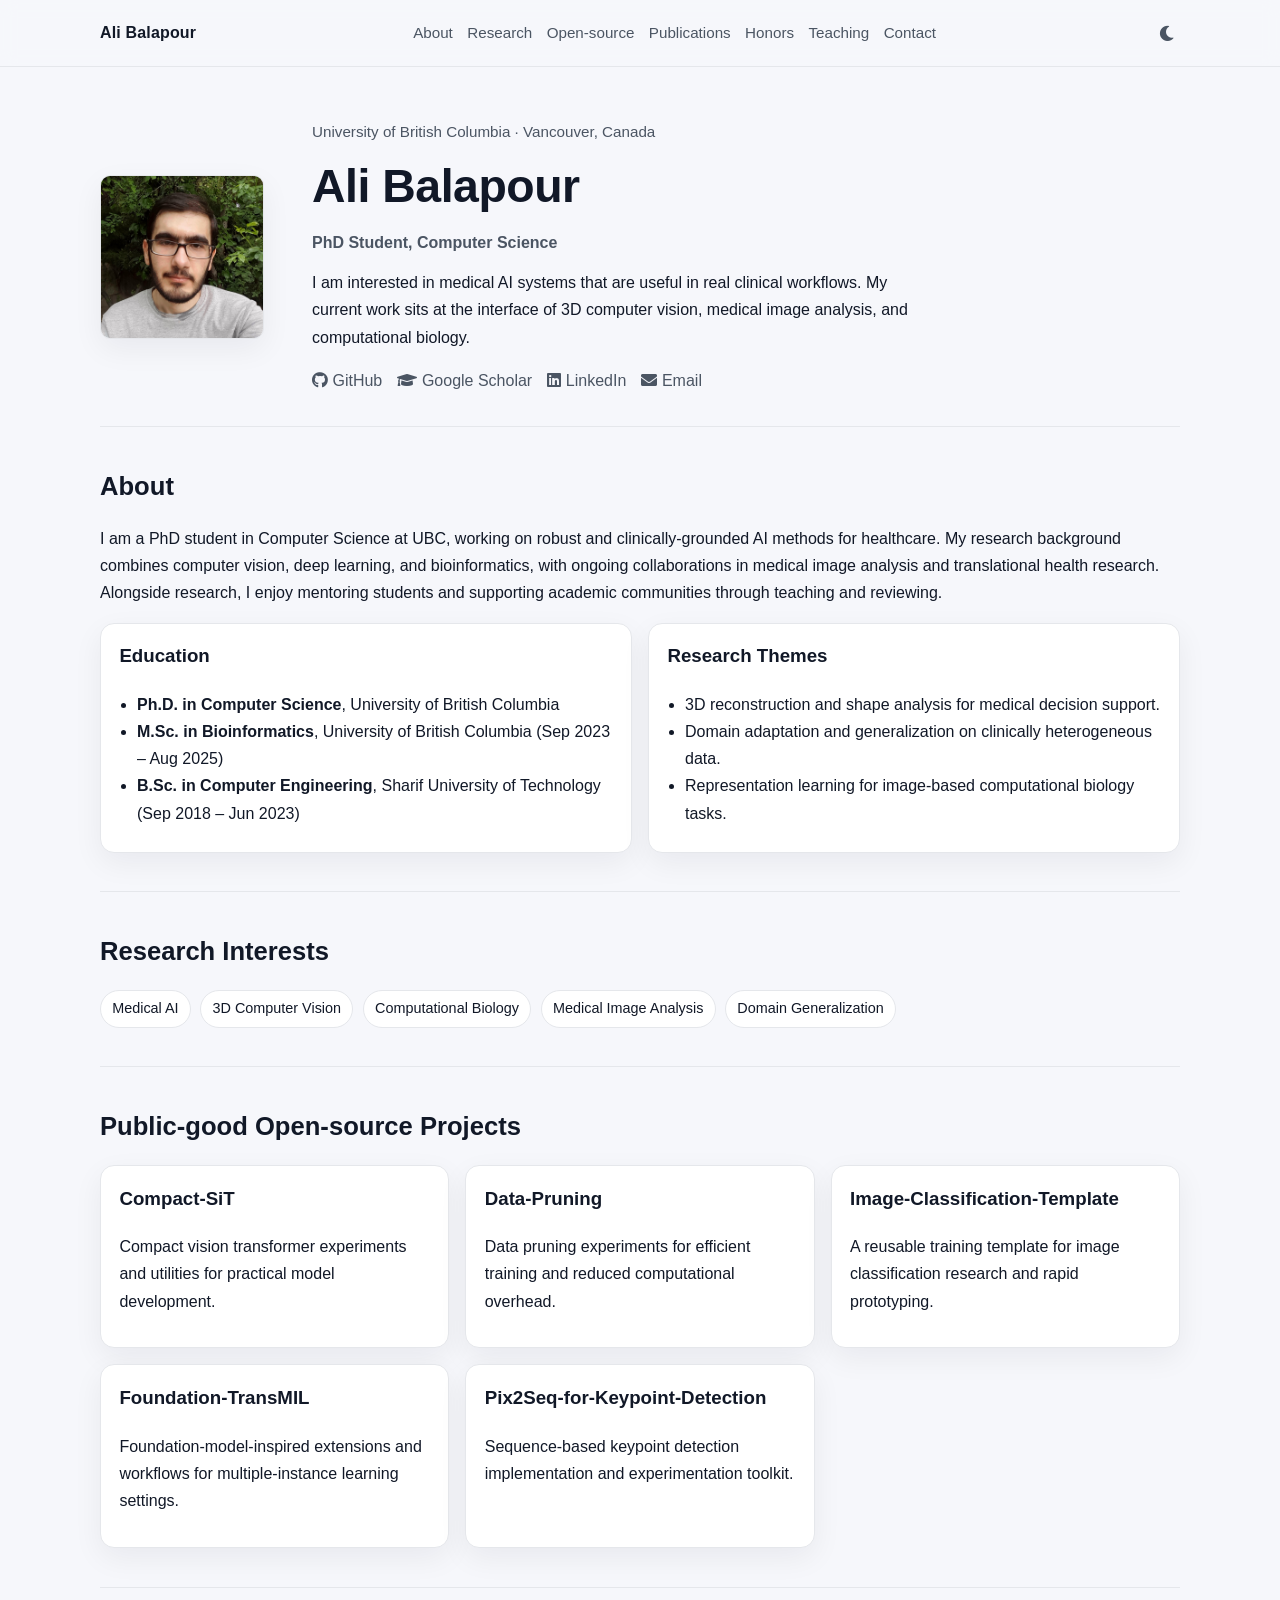
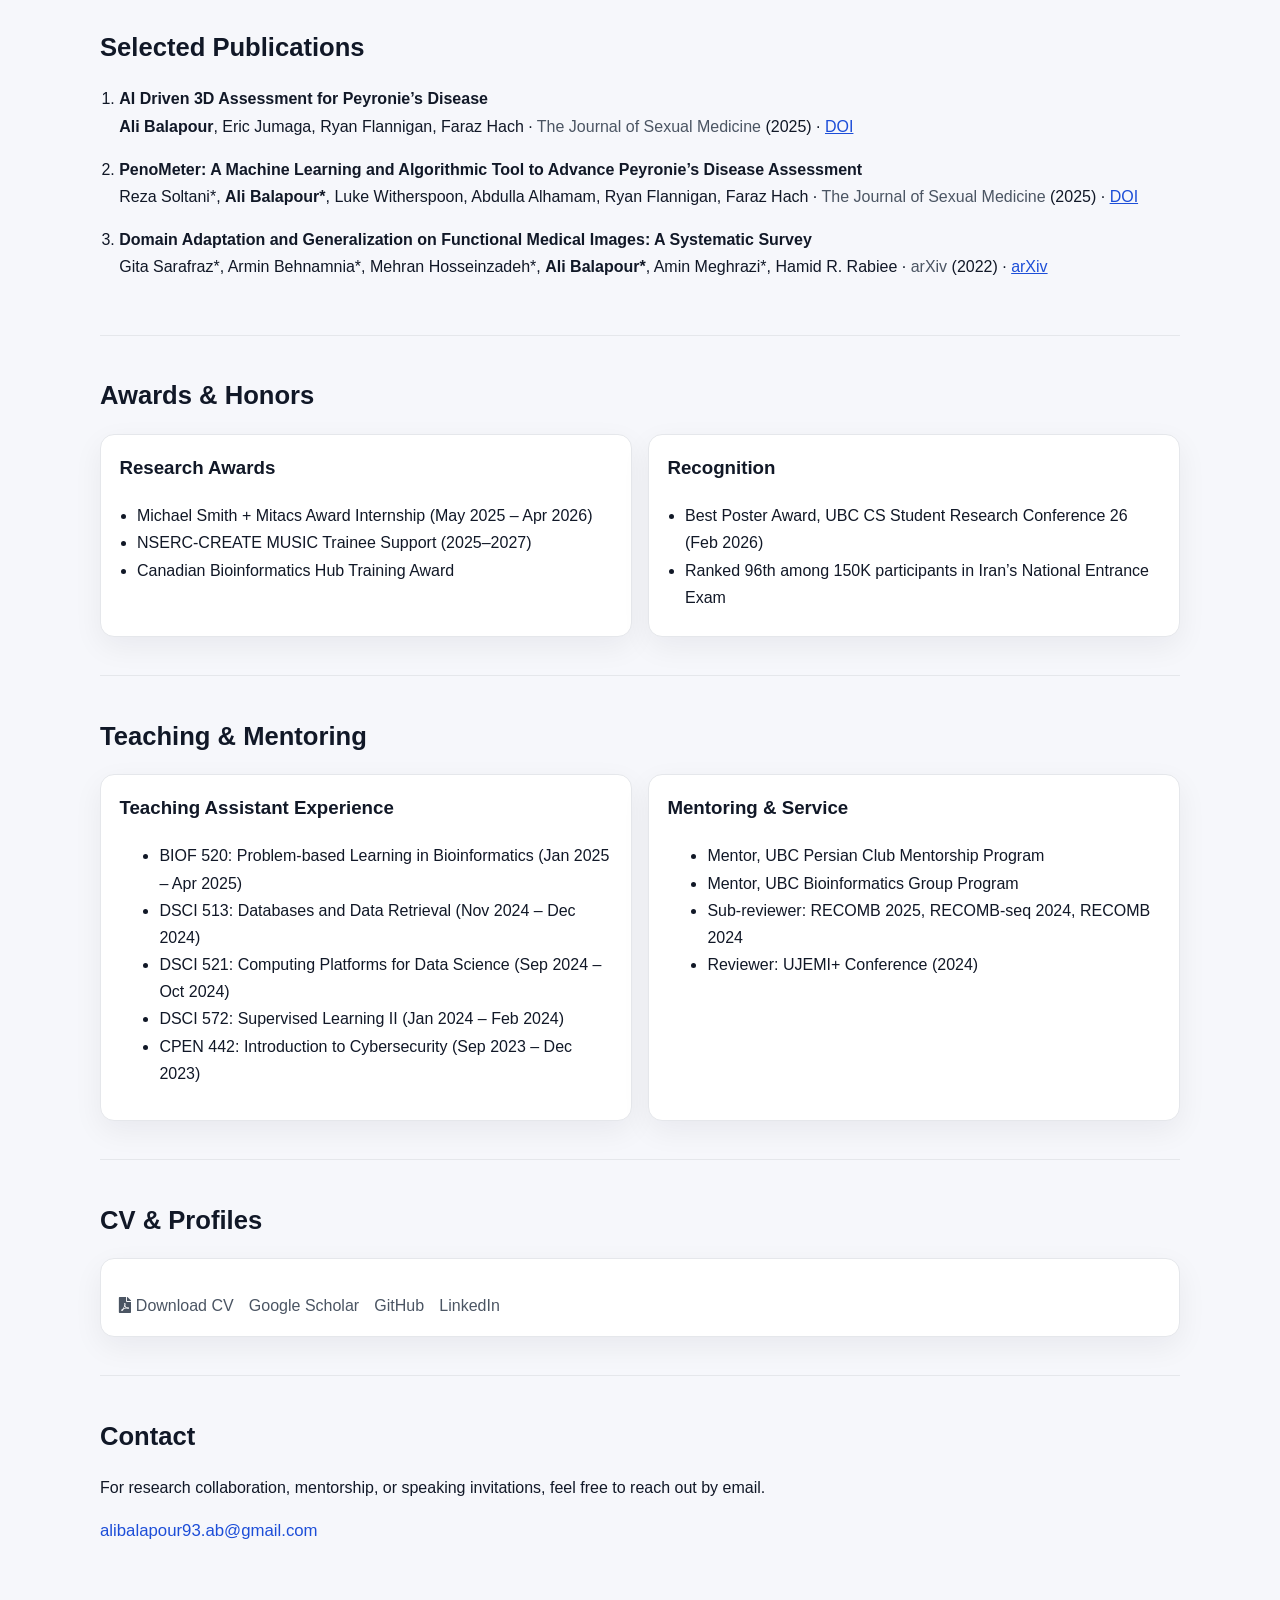
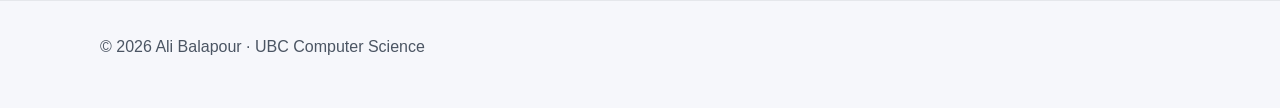
==== commit 2a962410: "Refine portfolio authenticity, real project links, and honors details" ====
--- a/index.html
+++ b/index.html
@@ -4,16 +4,17 @@
   <meta charset="utf-8" />
   <meta name="viewport" content="width=device-width, initial-scale=1" />
   <title>Ali Balapour | PhD Student in Computer Science @ UBC</title>
-  <meta name="description" content="Ali Balapour is a UBC Computer Science PhD student researching medical AI, 3D computer vision, and computational biology." />
+  <meta name="description" content="Ali Balapour is a UBC Computer Science PhD student working on medical AI, 3D computer vision, and computational biology." />
   <meta name="theme-color" content="#0f172a" />
   <meta property="og:title" content="Ali Balapour | UBC CS PhD" />
-  <meta property="og:description" content="Research portfolio in medical AI, 3D computer vision, and computational biology." />
+  <meta property="og:description" content="Academic portfolio in medical AI, 3D computer vision, and computational biology." />
   <meta property="og:type" content="website" />
   <link rel="stylesheet" href="assets/css/fontawesome-all.min.css" />
   <link rel="stylesheet" href="assets/css/main.css" />
 </head>
 <body>
   <a class="skip-link" href="#main">Skip to content</a>
+
   <header class="site-header">
     <div class="container nav-wrap">
       <a class="brand" href="#hero">Ali Balapour</a>
@@ -21,8 +22,9 @@
         <ul class="nav-list">
           <li><a href="#about">About</a></li>
           <li><a href="#research">Research</a></li>
-          <li><a href="#projects">Projects</a></li>
+          <li><a href="#projects">Open-source</a></li>
           <li><a href="#publications">Publications</a></li>
+          <li><a href="#awards">Honors</a></li>
           <li><a href="#teaching">Teaching</a></li>
           <li><a href="#contact">Contact</a></li>
         </ul>
@@ -34,15 +36,16 @@
   </header>
 
   <main id="main">
-    <section id="hero" class="hero container">
+    <section id="hero" class="container hero-academic">
       <img src="images/personal_photo.png" alt="Portrait of Ali Balapour" class="avatar" />
-      <div>
-        <p class="eyebrow">University of British Columbia · Computer Science PhD Student</p>
-        <h1>Building trustworthy medical AI at the intersection of 3D vision and computational biology.</h1>
-        <p class="lead">I work on AI methods for medical image analysis, 3D reconstruction, and clinically meaningful decision support systems.</p>
+      <div class="hero-content">
+        <p class="eyebrow">University of British Columbia · Vancouver, Canada</p>
+        <h1>Ali Balapour</h1>
+        <p class="hero-role">PhD Student, Computer Science</p>
+        <p class="lead">I am interested in medical AI systems that are useful in real clinical workflows. My current work sits at the interface of 3D computer vision, medical image analysis, and computational biology.</p>
         <div class="hero-links" aria-label="External profiles">
           <a href="https://github.com/alibalapour" target="_blank" rel="noopener"><i class="fab fa-github"></i> GitHub</a>
-          <a href="https://scholar.google.com/citations?user=olk8Xe4AAAAJ&hl=en" target="_blank" rel="noopener"><i class="fas fa-graduation-cap"></i> Scholar</a>
+          <a href="https://scholar.google.com/citations?user=olk8Xe4AAAAJ&hl=en" target="_blank" rel="noopener"><i class="fas fa-graduation-cap"></i> Google Scholar</a>
           <a href="https://www.linkedin.com/in/alibalapour/" target="_blank" rel="noopener"><i class="fab fa-linkedin"></i> LinkedIn</a>
           <a href="mailto:alibalapour93.ab@gmail.com"><i class="fas fa-envelope"></i> Email</a>
         </div>
@@ -51,22 +54,22 @@
 
     <section id="about" class="container section">
       <h2>About</h2>
-      <p>I am a Ph.D. student in Computer Science at UBC, passionate about solving complex problems in AI for healthcare. My background combines deep learning, computer vision, and bioinformatics with hands-on research, mentorship, and scientific communication.</p>
+      <p>I am a PhD student in Computer Science at UBC, working on robust and clinically-grounded AI methods for healthcare. My research background combines computer vision, deep learning, and bioinformatics, with ongoing collaborations in medical image analysis and translational health research. Alongside research, I enjoy mentoring students and supporting academic communities through teaching and reviewing.</p>
       <div class="grid two">
         <article class="card">
           <h3>Education</h3>
           <ul class="clean-list">
-            <li><strong>Ph.D. in Computer Science</strong>, University of British Columbia (Expected Sep 2025 onward)</li>
-            <li><strong>M.Sc. in Bioinformatics</strong>, University of British Columbia, GPA: 92/100 (Sep 2023 – Aug 2025)</li>
-            <li><strong>B.Sc. in Computer Engineering</strong>, Sharif University of Technology, GPA: 17.98/20 (Sep 2018 – Jun 2023)</li>
-          </ul>
-        </article>
-        <article class="card">
-          <h3>Current Focus</h3>
-          <ul class="clean-list">
-            <li>Medical image analysis and 3D reconstruction for urologic diseases.</li>
-            <li>Domain adaptation and generalization in clinically diverse datasets.</li>
-            <li>Robust model development for translational healthcare applications.</li>
+            <li><strong>Ph.D. in Computer Science</strong>, University of British Columbia</li>
+            <li><strong>M.Sc. in Bioinformatics</strong>, University of British Columbia (Sep 2023 – Aug 2025)</li>
+            <li><strong>B.Sc. in Computer Engineering</strong>, Sharif University of Technology (Sep 2018 – Jun 2023)</li>
+          </ul>
+        </article>
+        <article class="card">
+          <h3>Research Themes</h3>
+          <ul class="clean-list">
+            <li>3D reconstruction and shape analysis for medical decision support.</li>
+            <li>Domain adaptation and generalization on clinically heterogeneous data.</li>
+            <li>Representation learning for image-based computational biology tasks.</li>
           </ul>
         </article>
       </div>
@@ -78,90 +81,106 @@
         <span class="chip" role="listitem">Medical AI</span>
         <span class="chip" role="listitem">3D Computer Vision</span>
         <span class="chip" role="listitem">Computational Biology</span>
+        <span class="chip" role="listitem">Medical Image Analysis</span>
         <span class="chip" role="listitem">Domain Generalization</span>
-        <span class="chip" role="listitem">Clinical Decision Support</span>
       </div>
     </section>
 
     <section id="projects" class="container section">
-      <h2>Featured Projects</h2>
-      <p class="muted">Selected open-source and public-good work. These cards are intentionally lightweight and easy to expand.</p>
+      <h2>Public-good Open-source Projects</h2>
       <div class="grid three">
         <article class="card project">
-          <div class="thumb">3D</div>
-          <h3>PenoMeter-3D Clinical Assessment Toolkit</h3>
-          <p>AI-assisted 3D analysis workflows for Peyronie’s disease assessment and phenotype quantification.</p>
-          <a href="https://github.com/alibalapour" target="_blank" rel="noopener">View on GitHub →</a>
-        </article>
-        <article class="card project">
-          <div class="thumb">DA</div>
-          <h3>Domain Adaptation for Functional Medical Images</h3>
-          <p>Reproducible baselines and experiment tooling for adapting across scanners, cohorts, and clinical sites.</p>
-          <a href="https://github.com/alibalapour" target="_blank" rel="noopener">View on GitHub →</a>
-        </article>
-        <article class="card project">
-          <div class="thumb">SSL</div>
-          <h3>Self-Supervised Histopathology Pipeline</h3>
-          <p>Compact SSL representations and downstream evaluation scripts for pathology subtype classification.</p>
-          <a href="https://github.com/alibalapour" target="_blank" rel="noopener">View on GitHub →</a>
+          <h3><a href="https://github.com/alibalapour/Compact-SiT" target="_blank" rel="noopener">Compact-SiT</a></h3>
+          <p>Compact vision transformer experiments and utilities for practical model development.</p>
+        </article>
+        <article class="card project">
+          <h3><a href="https://github.com/alibalapour/Data-Pruning" target="_blank" rel="noopener">Data-Pruning</a></h3>
+          <p>Data pruning experiments for efficient training and reduced computational overhead.</p>
+        </article>
+        <article class="card project">
+          <h3><a href="https://github.com/alibalapour/Image-Classification-Template" target="_blank" rel="noopener">Image-Classification-Template</a></h3>
+          <p>A reusable training template for image classification research and rapid prototyping.</p>
+        </article>
+        <article class="card project">
+          <h3><a href="https://github.com/alibalapour/Foundation-TransMIL" target="_blank" rel="noopener">Foundation-TransMIL</a></h3>
+          <p>Foundation-model-inspired extensions and workflows for multiple-instance learning settings.</p>
+        </article>
+        <article class="card project">
+          <h3><a href="https://github.com/alibalapour/Pix2Seq-for-Keypoint-Detection" target="_blank" rel="noopener">Pix2Seq-for-Keypoint-Detection</a></h3>
+          <p>Sequence-based keypoint detection implementation and experimentation toolkit.</p>
         </article>
       </div>
     </section>
 
     <section id="publications" class="container section">
-      <h2>Publications</h2>
+      <h2>Selected Publications</h2>
       <ol class="pub-list">
         <li>
-          <p><strong>AI Driven 3D Assessment for Peyronie’s Disease</strong><br/> <strong>Ali Balapour</strong>, Eric Jumaga, Ryan Flannigan, Faraz Hach · <span class="venue">Journal of Sexual Medicine</span>, 2025 · <a href="https://doi.org/10.1093/jsxmed/qdaf315" target="_blank" rel="noopener">DOI</a></p>
+          <p><strong>AI Driven 3D Assessment for Peyronie’s Disease</strong><br />
+            <strong>Ali Balapour</strong>, Eric Jumaga, Ryan Flannigan, Faraz Hach · <span class="venue">The Journal of Sexual Medicine</span> (2025) · <a href="https://doi.org/10.1093/jsxmed/qdaf315" target="_blank" rel="noopener">DOI</a></p>
         </li>
         <li>
-          <p><strong>PenoMeter: A Machine Learning and Algorithmic Tool to Advance Peyronie’s Disease Assessment</strong><br/> Reza Soltani*, <strong>Ali Balapour*</strong>, Luke Witherspoon, Abdulla Alhamam, Ryan Flannigan, Faraz Hach · <span class="venue">Journal of Sexual Medicine</span>, 2025 · <a href="https://doi.org/10.1093/jsxmed/qdaf016" target="_blank" rel="noopener">DOI</a></p>
+          <p><strong>PenoMeter: A Machine Learning and Algorithmic Tool to Advance Peyronie’s Disease Assessment</strong><br />
+            Reza Soltani*, <strong>Ali Balapour*</strong>, Luke Witherspoon, Abdulla Alhamam, Ryan Flannigan, Faraz Hach · <span class="venue">The Journal of Sexual Medicine</span> (2025) · <a href="https://doi.org/10.1093/jsxmed/qdaf016" target="_blank" rel="noopener">DOI</a></p>
         </li>
         <li>
-          <p><strong>Domain Adaptation and Generalization on Functional Medical Images: A Systematic Survey</strong><br/> Gita Sarafraz*, Armin Behnamnia*, Mehran Hosseinzadeh*, <strong>Ali Balapour*</strong>, Amin Meghrazi*, Hamid R. Rabiee · <span class="venue">arXiv</span>, 2022 · <a href="https://arxiv.org/abs/2212.03176" target="_blank" rel="noopener">arXiv</a></p>
+          <p><strong>Domain Adaptation and Generalization on Functional Medical Images: A Systematic Survey</strong><br />
+            Gita Sarafraz*, Armin Behnamnia*, Mehran Hosseinzadeh*, <strong>Ali Balapour*</strong>, Amin Meghrazi*, Hamid R. Rabiee · <span class="venue">arXiv</span> (2022) · <a href="https://arxiv.org/abs/2212.03176" target="_blank" rel="noopener">arXiv</a></p>
         </li>
       </ol>
     </section>
 
-    <section id="news" class="container section">
-      <h2>Awards & News</h2>
-      <ul class="timeline">
-        <li><span>2026</span> Completed one-year <strong>Michael Smith + Mitacs Award Internship</strong> (May 2025 – April 2026).</li>
-        <li><span>2025</span> UBC CS Student Research Conference poster received <strong>Best Poster Award</strong>.</li>
-        <li><span>2025</span> NSERC-CREATE MUSIC trainee support and Canadian Bioinformatics Hub training award.</li>
-      </ul>
+    <section id="awards" class="container section">
+      <h2>Awards & Honors</h2>
+      <div class="grid two">
+        <article class="card">
+          <h3>Research Awards</h3>
+          <ul class="clean-list">
+            <li>Michael Smith + Mitacs Award Internship (May 2025 – Apr 2026)</li>
+            <li>NSERC-CREATE MUSIC Trainee Support (2025–2027)</li>
+            <li>Canadian Bioinformatics Hub Training Award</li>
+          </ul>
+        </article>
+        <article class="card">
+          <h3>Recognition</h3>
+          <ul class="clean-list">
+            <li>Best Poster Award, UBC CS Student Research Conference 26 (Feb 2026)</li>
+            <li>Ranked 96th among 150K participants in Iran’s National Entrance Exam</li>
+          </ul>
+        </article>
+      </div>
     </section>
 
     <section id="teaching" class="container section">
       <h2>Teaching & Mentoring</h2>
       <div class="grid two">
         <article class="card">
-          <h3>Teaching Assistant Roles</h3>
+          <h3>Teaching Assistant Experience</h3>
           <ul>
-            <li>BIOF 520 — Problem-based Learning in Bioinformatics (Jan 2025 – Apr 2025)</li>
-            <li>DSCI 513 — Databases and Data Retrieval (Nov 2024 – Dec 2024)</li>
-            <li>DSCI 521 — Computing Platforms for Data Science (Sep 2024 – Oct 2024)</li>
-            <li>DSCI 572 — Supervised Learning II (Jan 2024 – Feb 2024)</li>
-            <li>CPEN 442 — Introduction to Cybersecurity (Sep 2023 – Dec 2023)</li>
-          </ul>
-        </article>
-        <article class="card">
-          <h3>Mentorship & Academic Service</h3>
+            <li>BIOF 520: Problem-based Learning in Bioinformatics (Jan 2025 – Apr 2025)</li>
+            <li>DSCI 513: Databases and Data Retrieval (Nov 2024 – Dec 2024)</li>
+            <li>DSCI 521: Computing Platforms for Data Science (Sep 2024 – Oct 2024)</li>
+            <li>DSCI 572: Supervised Learning II (Jan 2024 – Feb 2024)</li>
+            <li>CPEN 442: Introduction to Cybersecurity (Sep 2023 – Dec 2023)</li>
+          </ul>
+        </article>
+        <article class="card">
+          <h3>Mentoring & Service</h3>
           <ul>
-            <li>Mentor, UBC Persian Club Mentorship Program (Aug 2024 – Dec 2024)</li>
-            <li>Mentor, UBC Bioinformatics Group Program (Jun 2024 – Sep 2024)</li>
+            <li>Mentor, UBC Persian Club Mentorship Program</li>
+            <li>Mentor, UBC Bioinformatics Group Program</li>
             <li>Sub-reviewer: RECOMB 2025, RECOMB-seq 2024, RECOMB 2024</li>
-            <li>Reviewer: UJEMI+ Conference (Jun 2024)</li>
+            <li>Reviewer: UJEMI+ Conference (2024)</li>
           </ul>
         </article>
       </div>
     </section>
 
     <section id="links" class="container section">
-      <h2>CV & Links</h2>
+      <h2>CV & Profiles</h2>
       <div class="card">
-        <p>For a full CV, publication updates, and source code, please use the links below.</p>
         <div class="hero-links">
+          <a href="https://drive.google.com/file/d/1Gym3_Jk5zeFhWpyBeWrCRLhkaXOsLiTP/view?usp=sharing" target="_blank" rel="noopener"><i class="fas fa-file-pdf"></i> Download CV</a>
           <a href="https://scholar.google.com/citations?user=olk8Xe4AAAAJ&hl=en" target="_blank" rel="noopener">Google Scholar</a>
           <a href="https://github.com/alibalapour" target="_blank" rel="noopener">GitHub</a>
           <a href="https://www.linkedin.com/in/alibalapour/" target="_blank" rel="noopener">LinkedIn</a>
@@ -171,7 +190,7 @@
 
     <section id="contact" class="container section">
       <h2>Contact</h2>
-      <p>Email is the best way to reach me for research collaboration, student mentorship, and speaking opportunities.</p>
+      <p>For research collaboration, mentorship, or speaking invitations, feel free to reach out by email.</p>
       <p><a class="contact-link" href="mailto:alibalapour93.ab@gmail.com">alibalapour93.ab@gmail.com</a></p>
     </section>
   </main>
--- a/assets/css/main.css
+++ b/assets/css/main.css
@@ -1,75 +1,152 @@
 :root {
-  --bg: #f8fafc;
+  --bg: #f6f7fb;
   --surface: #ffffff;
-  --text: #0f172a;
-  --muted: #475569;
-  --border: #e2e8f0;
-  --accent: #2563eb;
-  --shadow: 0 8px 24px rgba(15, 23, 42, 0.06);
+  --text: #111827;
+  --muted: #4b5563;
+  --border: #e5e7eb;
+  --accent: #1d4ed8;
+  --shadow: 0 10px 30px rgba(17, 24, 39, 0.06);
 }
 
 :root[data-theme='dark'] {
-  --bg: #020617;
-  --surface: #0f172a;
-  --text: #e2e8f0;
-  --muted: #94a3b8;
-  --border: #1e293b;
+  --bg: #030712;
+  --surface: #111827;
+  --text: #e5e7eb;
+  --muted: #9ca3af;
+  --border: #1f2937;
   --accent: #60a5fa;
-  --shadow: 0 8px 24px rgba(0, 0, 0, 0.3);
+  --shadow: 0 10px 30px rgba(0, 0, 0, 0.35);
 }
 
 * { box-sizing: border-box; }
 html { scroll-behavior: smooth; }
 body {
   margin: 0;
-  font-family: Inter, -apple-system, BlinkMacSystemFont, "Segoe UI", Roboto, sans-serif;
-  line-height: 1.65;
   background: var(--bg);
   color: var(--text);
+  font-family: "Inter", "Avenir Next", "Segoe UI", sans-serif;
+  line-height: 1.7;
 }
+
+a { color: var(--accent); }
 .container { width: min(1080px, 92%); margin: 0 auto; }
-.skip-link { position:absolute; left:-999px; }
-.skip-link:focus { left: 1rem; top: 1rem; background: var(--surface); padding: .5rem; z-index: 999; }
-.site-header { position: sticky; top: 0; background: color-mix(in srgb, var(--bg) 84%, transparent); backdrop-filter: blur(8px); border-bottom: 1px solid var(--border); z-index: 50; }
-.nav-wrap { display: flex; align-items: center; justify-content: space-between; min-height: 64px; gap: 1rem; }
-.brand { font-weight: 700; color: var(--text); text-decoration: none; }
-.nav-list { list-style: none; display: flex; gap: 1rem; margin: 0; padding: 0; flex-wrap: wrap; }
-.nav-list a, #theme-toggle { color: var(--muted); text-decoration: none; border: 0; background: none; font: inherit; cursor: pointer; }
-.nav-list a:hover, .hero-links a:hover, .contact-link:hover { color: var(--accent); }
-.hero { display:grid; grid-template-columns: 140px 1fr; align-items:center; gap: 1.5rem; padding: 3rem 0 2rem; }
-.avatar { width: 132px; height: 132px; border-radius: 50%; object-fit: cover; border: 2px solid var(--border); }
-.eyebrow { color: var(--muted); margin:0; font-size: .95rem; }
-h1 { line-height: 1.2; margin: .4rem 0 .8rem; font-size: clamp(1.7rem, 4vw, 2.7rem); }
-.lead { color: var(--muted); max-width: 70ch; }
-.hero-links { display: flex; flex-wrap: wrap; gap: 1rem; margin-top: .9rem; }
-.hero-links a { color: var(--text); text-decoration: none; font-weight: 500; }
-.section { padding: 2.3rem 0; border-top: 1px solid var(--border); }
-h2 { margin-top: 0; font-size: 1.6rem; }
+.skip-link { position: absolute; left: -999px; }
+.skip-link:focus { left: 1rem; top: 1rem; background: var(--surface); border: 1px solid var(--border); padding: .5rem .75rem; border-radius: .5rem; z-index: 99; }
+
+.site-header {
+  position: sticky;
+  top: 0;
+  background: color-mix(in srgb, var(--bg) 88%, transparent);
+  backdrop-filter: blur(8px);
+  border-bottom: 1px solid var(--border);
+  z-index: 20;
+}
+
+.nav-wrap {
+  display: flex;
+  align-items: center;
+  justify-content: space-between;
+  min-height: 66px;
+  gap: 1rem;
+}
+
+.brand {
+  text-decoration: none;
+  color: var(--text);
+  font-weight: 700;
+  letter-spacing: .01em;
+}
+
+.nav-list {
+  list-style: none;
+  display: flex;
+  flex-wrap: wrap;
+  gap: .9rem;
+  margin: 0;
+  padding: 0;
+}
+
+.nav-list a, #theme-toggle {
+  color: var(--muted);
+  text-decoration: none;
+  font-size: .95rem;
+  border: 0;
+  background: none;
+  cursor: pointer;
+}
+
+.nav-list a:hover, #theme-toggle:hover { color: var(--text); }
+
+.hero-academic {
+  display: grid;
+  grid-template-columns: 180px 1fr;
+  gap: 2rem;
+  align-items: center;
+  padding: 3.25rem 0 2rem;
+}
+
+.avatar {
+  width: 164px;
+  height: 164px;
+  border-radius: 10px;
+  object-fit: cover;
+  border: 1px solid var(--border);
+  box-shadow: var(--shadow);
+}
+
+.eyebrow { color: var(--muted); margin: 0; font-size: .95rem; }
+h1 { margin: .15rem 0; font-size: clamp(2rem, 4.5vw, 2.9rem); letter-spacing: -.01em; }
+.hero-role { margin: 0; font-weight: 600; color: var(--muted); }
+.lead { margin-top: .85rem; max-width: 70ch; color: var(--text); }
+.hero-links { display: flex; flex-wrap: wrap; gap: .95rem; margin-top: 1rem; }
+.hero-links a { text-decoration: none; color: var(--muted); font-weight: 500; }
+.hero-links a:hover { color: var(--accent); }
+
+.section {
+  border-top: 1px solid var(--border);
+  padding: 2.4rem 0;
+}
+h2 { margin-top: 0; margin-bottom: 1rem; font-size: 1.6rem; }
+h3 { margin-top: 0; }
+
 .grid { display: grid; gap: 1rem; }
 .grid.two { grid-template-columns: repeat(2, minmax(0, 1fr)); }
 .grid.three { grid-template-columns: repeat(3, minmax(0, 1fr)); }
-.card { background: var(--surface); border: 1px solid var(--border); border-radius: 14px; padding: 1rem 1.1rem; box-shadow: var(--shadow); }
-.clean-list { margin: .4rem 0; padding-left: 1rem; }
-.chip-row { display: flex; flex-wrap: wrap; gap: .7rem; }
-.chip { background: var(--surface); border: 1px solid var(--border); padding: .38rem .7rem; border-radius: 999px; font-size: .92rem; }
-.muted { color: var(--muted); }
-.thumb { width: 100%; aspect-ratio: 16/9; border-radius: 10px; background: linear-gradient(135deg, #1d4ed8, #059669); color: white; display:grid; place-content:center; font-weight: 700; letter-spacing: .06em; margin-bottom: .7rem; }
-.pub-list { padding-left: 1rem; }
-.pub-list li { margin-bottom: .75rem; }
+
+.card {
+  background: var(--surface);
+  border: 1px solid var(--border);
+  border-radius: 14px;
+  padding: 1.05rem 1.15rem;
+  box-shadow: var(--shadow);
+}
+
+.clean-list { margin: .5rem 0; padding-left: 1.1rem; }
+.chip-row { display: flex; flex-wrap: wrap; gap: .6rem; }
+.chip {
+  border: 1px solid var(--border);
+  background: var(--surface);
+  border-radius: 999px;
+  padding: .35rem .7rem;
+  font-size: .9rem;
+}
+
+.project h3 a { color: var(--text); text-decoration: none; }
+.project h3 a:hover { color: var(--accent); }
+.pub-list { padding-left: 1.2rem; }
+.pub-list li { margin-bottom: .8rem; }
 .venue { color: var(--muted); }
-.timeline { list-style: none; padding:0; margin:0; }
-.timeline li { padding: .5rem 0; border-bottom: 1px dashed var(--border); }
-.timeline span { display:inline-block; min-width: 3.1rem; color: var(--muted); font-weight:600; }
-.contact-link { font-size: 1.1rem; text-decoration: none; color: var(--text); }
+
+.contact-link { font-size: 1.05rem; text-decoration: none; }
 .site-footer { border-top: 1px solid var(--border); padding: 1rem 0 2rem; color: var(--muted); }
 
-@media (max-width: 900px) {
-  .grid.three { grid-template-columns: 1fr; }
-  .grid.two { grid-template-columns: 1fr; }
+@media (max-width: 980px) {
+  .grid.three { grid-template-columns: 1fr 1fr; }
 }
-@media (max-width: 720px) {
-  .hero { grid-template-columns: 1fr; text-align: center; }
-  .avatar { margin: 0 auto; }
-  .hero-links { justify-content: center; }
-  .nav-wrap { flex-wrap: wrap; padding: .5rem 0; }
+
+@media (max-width: 760px) {
+  .hero-academic { grid-template-columns: 1fr; gap: 1.2rem; }
+  .avatar { width: 136px; height: 136px; border-radius: 8px; }
+  .grid.two, .grid.three { grid-template-columns: 1fr; }
+  .nav-wrap { padding: .4rem 0; flex-wrap: wrap; }
 }
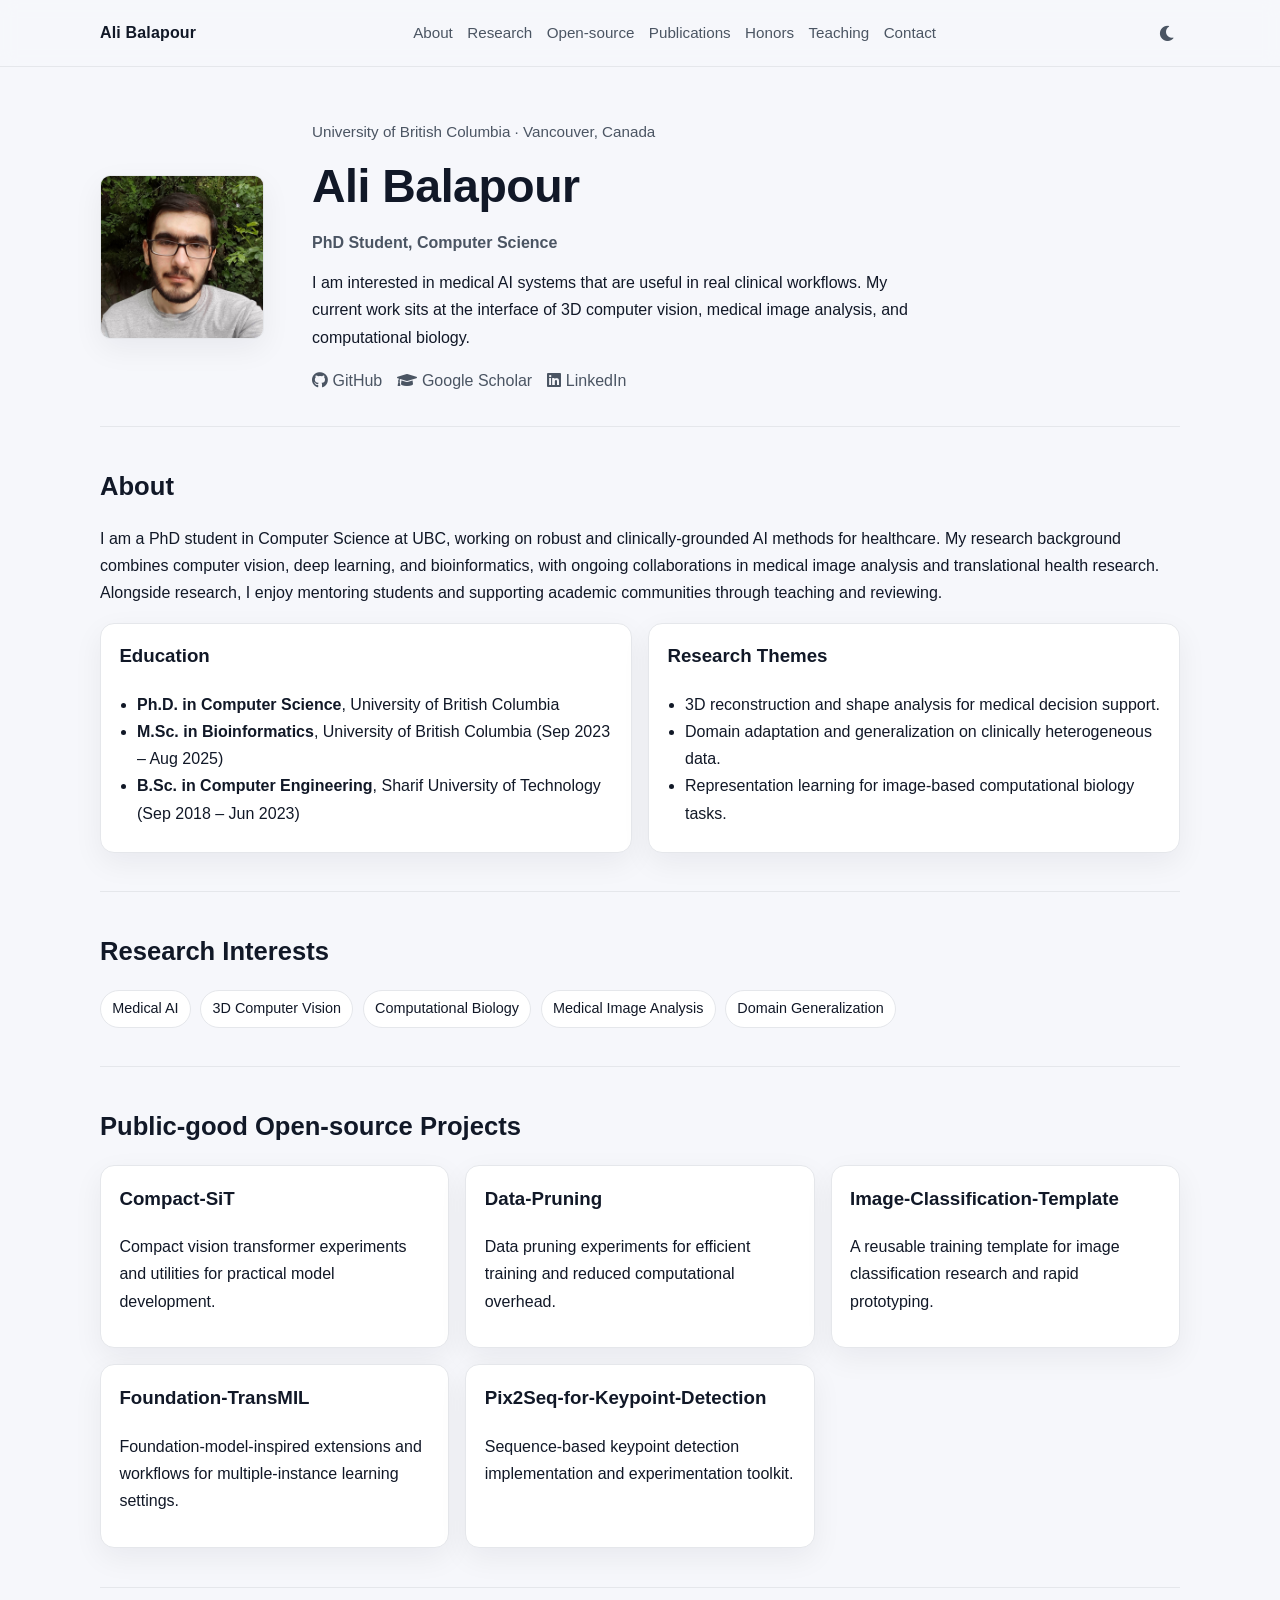
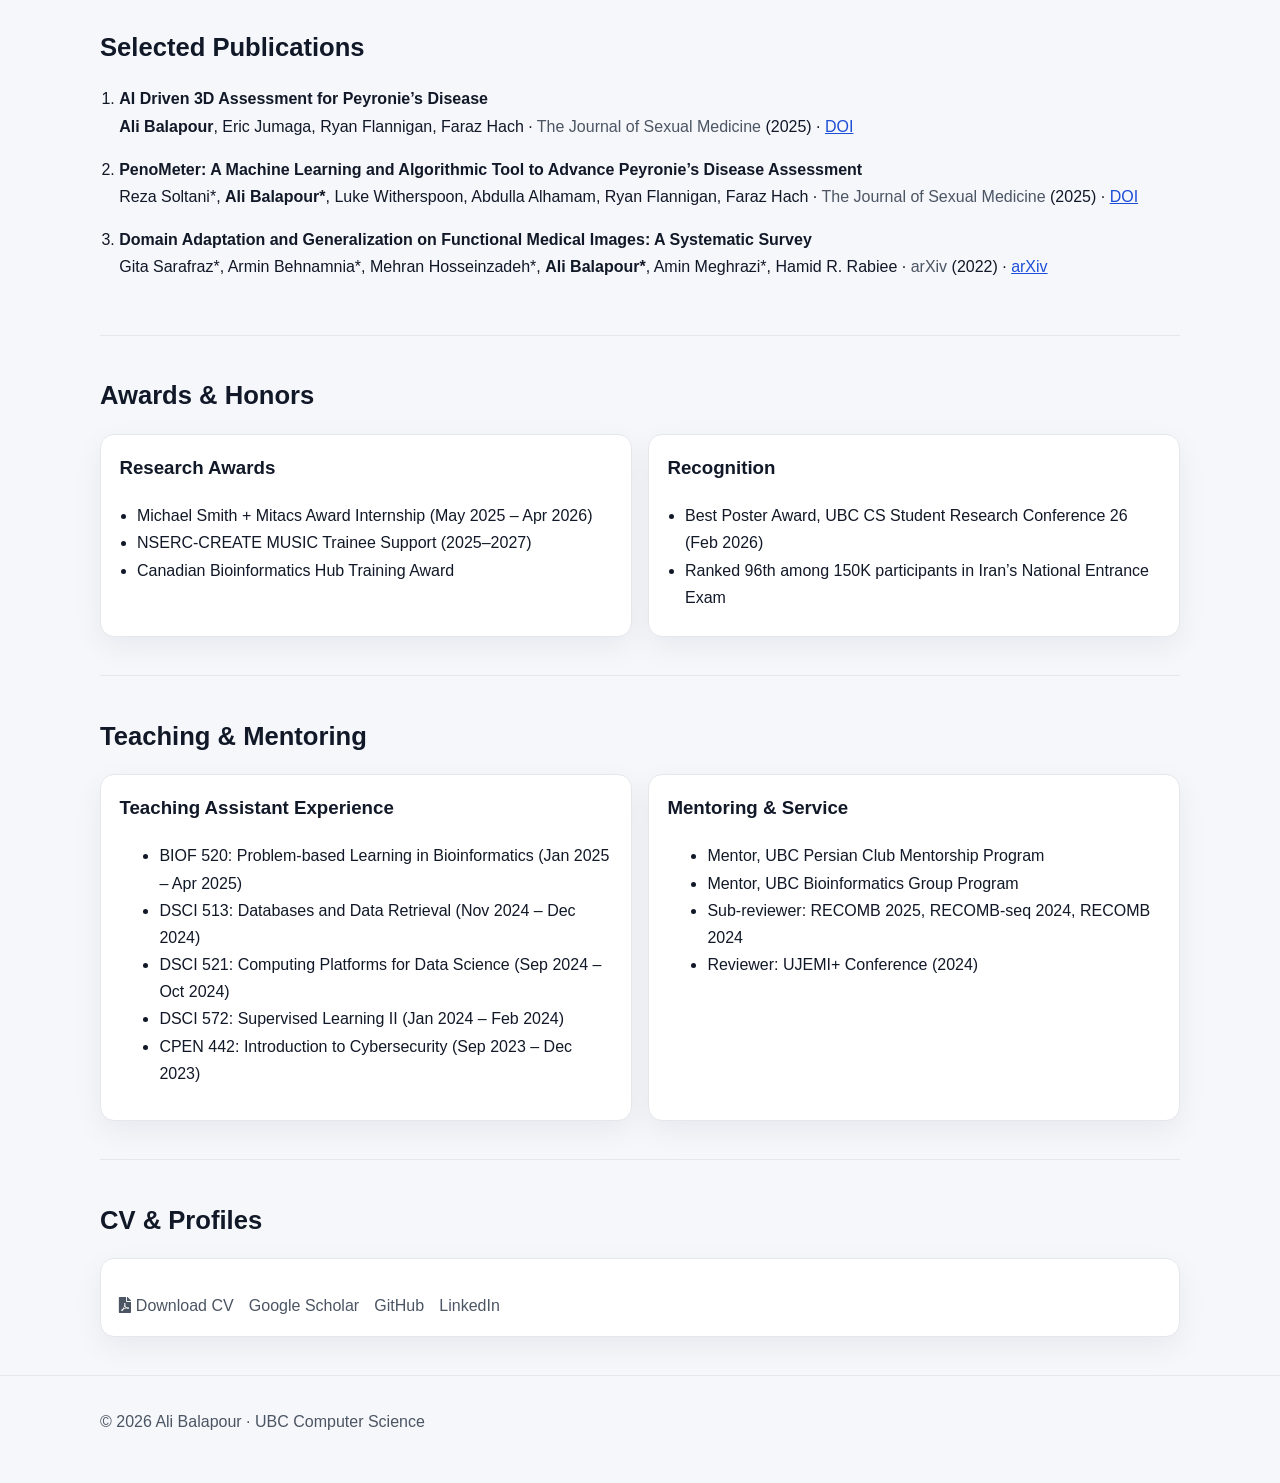
==== commit 8d4e7b1c: "Update index.html" ====
--- a/index.html
+++ b/index.html
@@ -47,7 +47,6 @@
           <a href="https://github.com/alibalapour" target="_blank" rel="noopener"><i class="fab fa-github"></i> GitHub</a>
           <a href="https://scholar.google.com/citations?user=olk8Xe4AAAAJ&hl=en" target="_blank" rel="noopener"><i class="fas fa-graduation-cap"></i> Google Scholar</a>
           <a href="https://www.linkedin.com/in/alibalapour/" target="_blank" rel="noopener"><i class="fab fa-linkedin"></i> LinkedIn</a>
-          <a href="mailto:alibalapour93.ab@gmail.com"><i class="fas fa-envelope"></i> Email</a>
         </div>
       </div>
     </section>
@@ -187,12 +186,6 @@
         </div>
       </div>
     </section>
-
-    <section id="contact" class="container section">
-      <h2>Contact</h2>
-      <p>For research collaboration, mentorship, or speaking invitations, feel free to reach out by email.</p>
-      <p><a class="contact-link" href="mailto:alibalapour93.ab@gmail.com">alibalapour93.ab@gmail.com</a></p>
-    </section>
   </main>
 
   <footer class="site-footer">
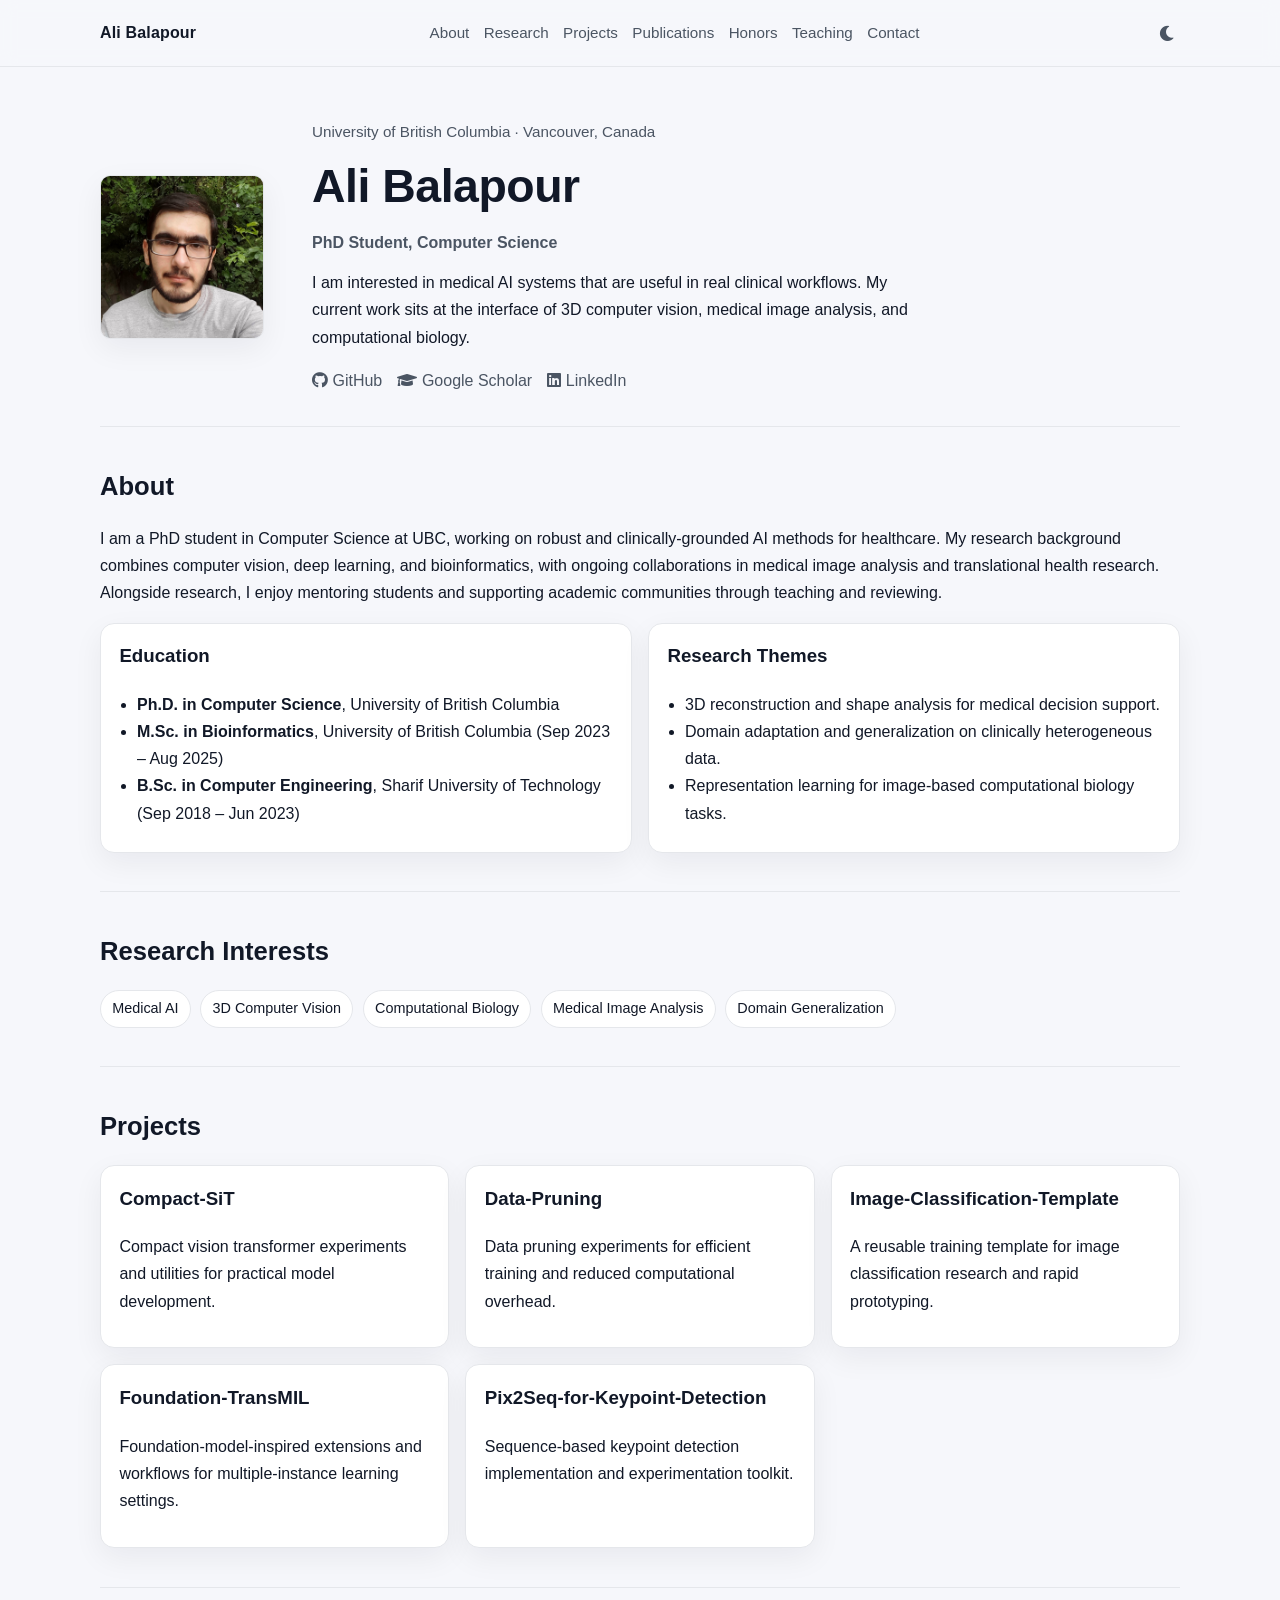
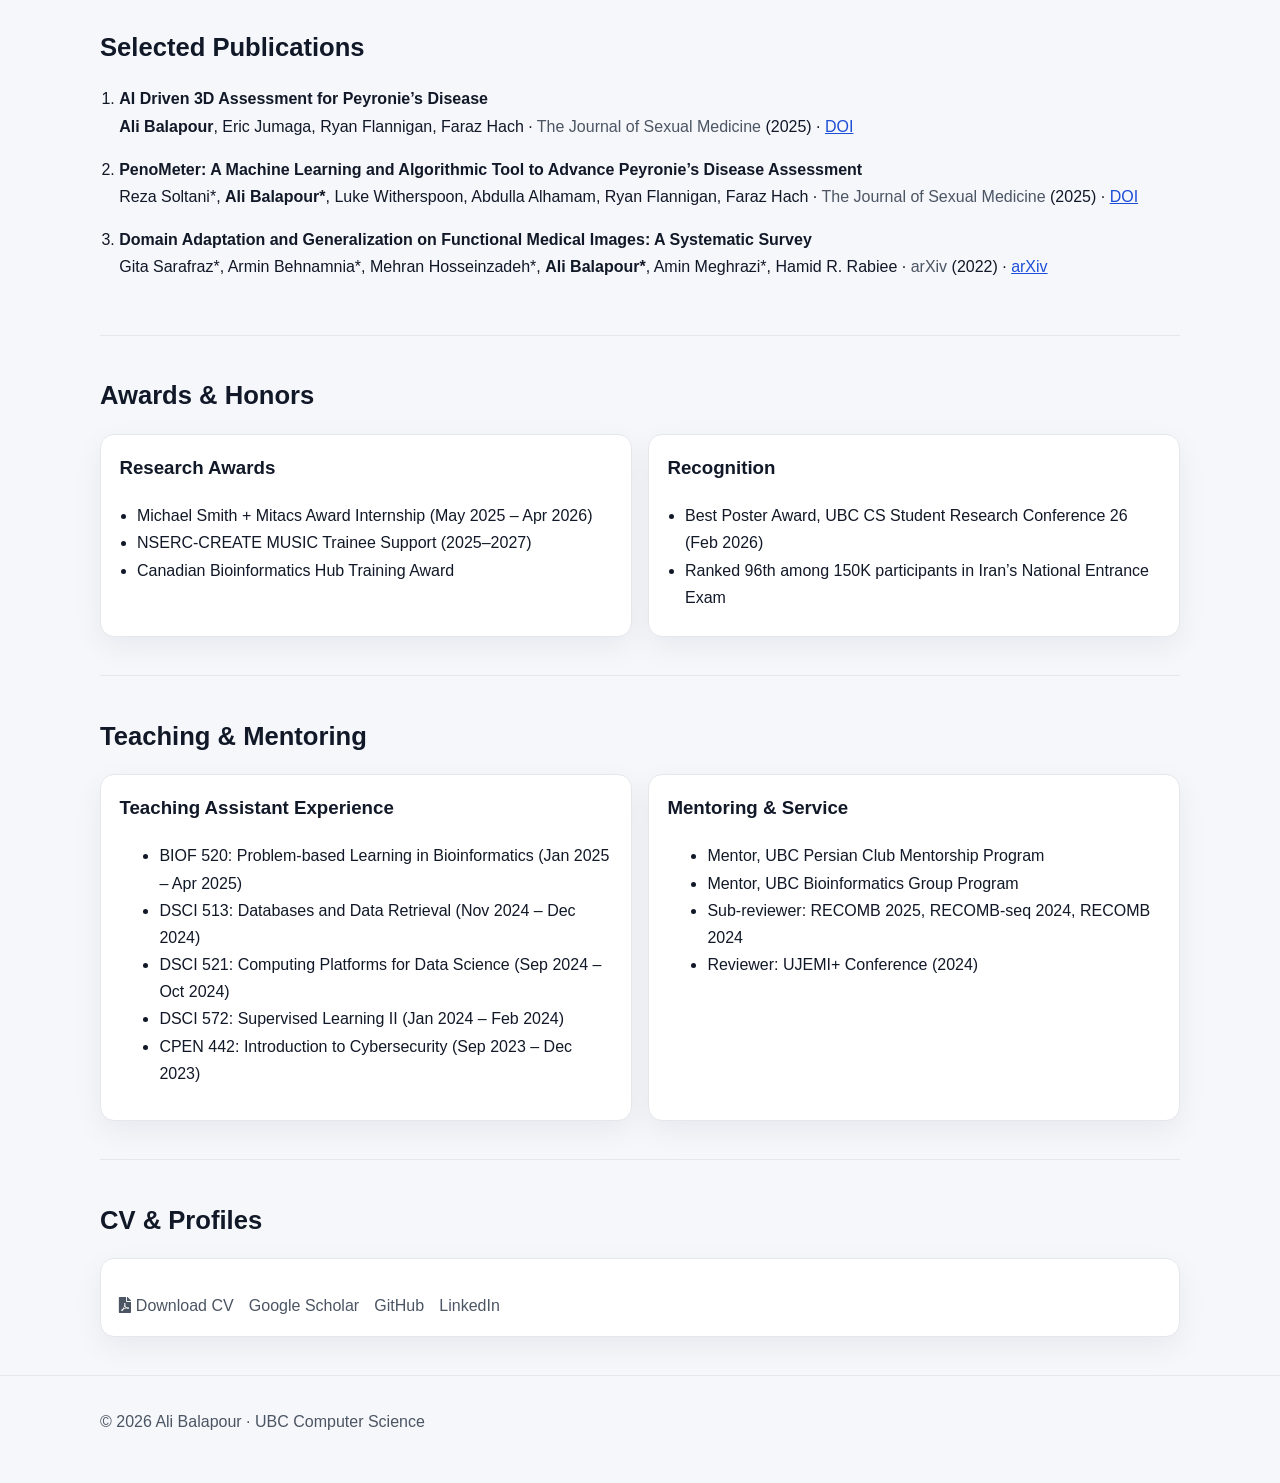
==== commit a99fbf4f: "Change 'Open-source' to 'Projects' in navigation" ====
--- a/index.html
+++ b/index.html
@@ -22,7 +22,7 @@
         <ul class="nav-list">
           <li><a href="#about">About</a></li>
           <li><a href="#research">Research</a></li>
-          <li><a href="#projects">Open-source</a></li>
+          <li><a href="#projects">Projects</a></li>
           <li><a href="#publications">Publications</a></li>
           <li><a href="#awards">Honors</a></li>
           <li><a href="#teaching">Teaching</a></li>
@@ -86,7 +86,7 @@
     </section>
 
     <section id="projects" class="container section">
-      <h2>Public-good Open-source Projects</h2>
+      <h2>Projects</h2>
       <div class="grid three">
         <article class="card project">
           <h3><a href="https://github.com/alibalapour/Compact-SiT" target="_blank" rel="noopener">Compact-SiT</a></h3>
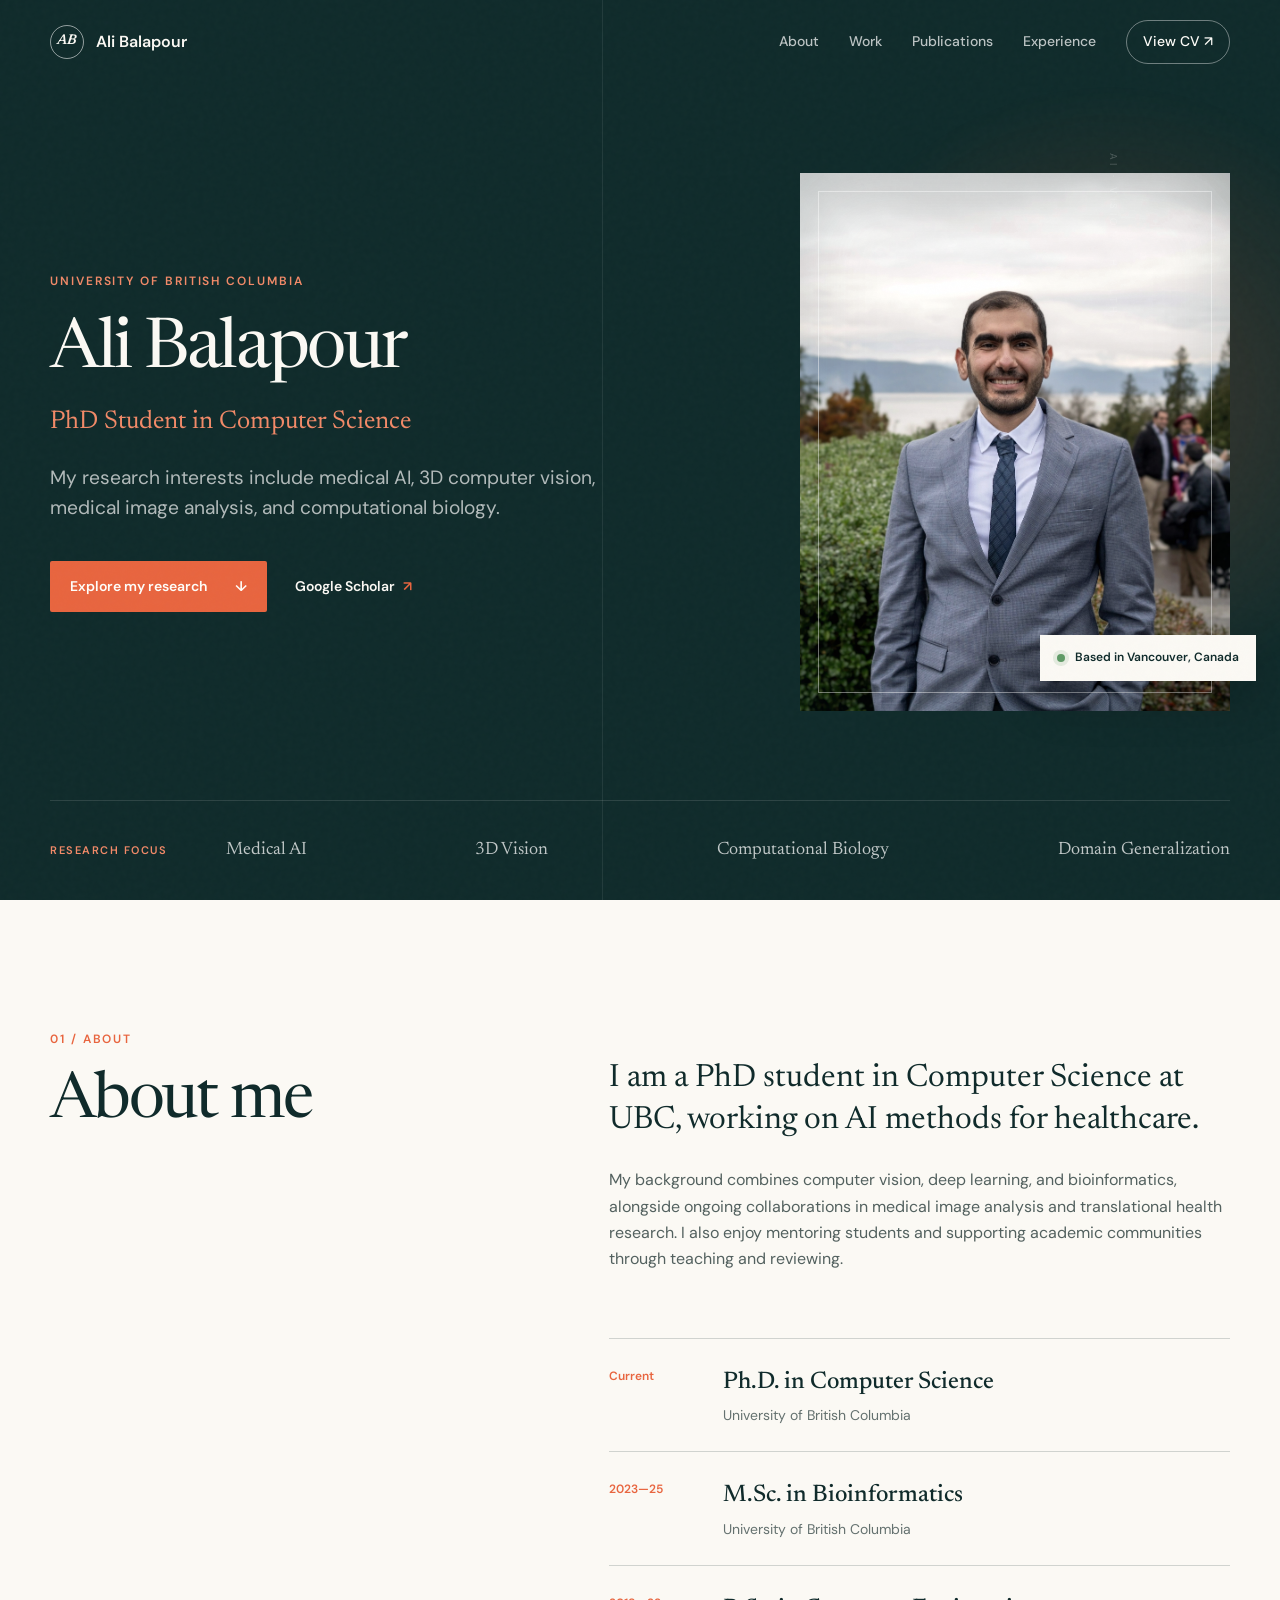
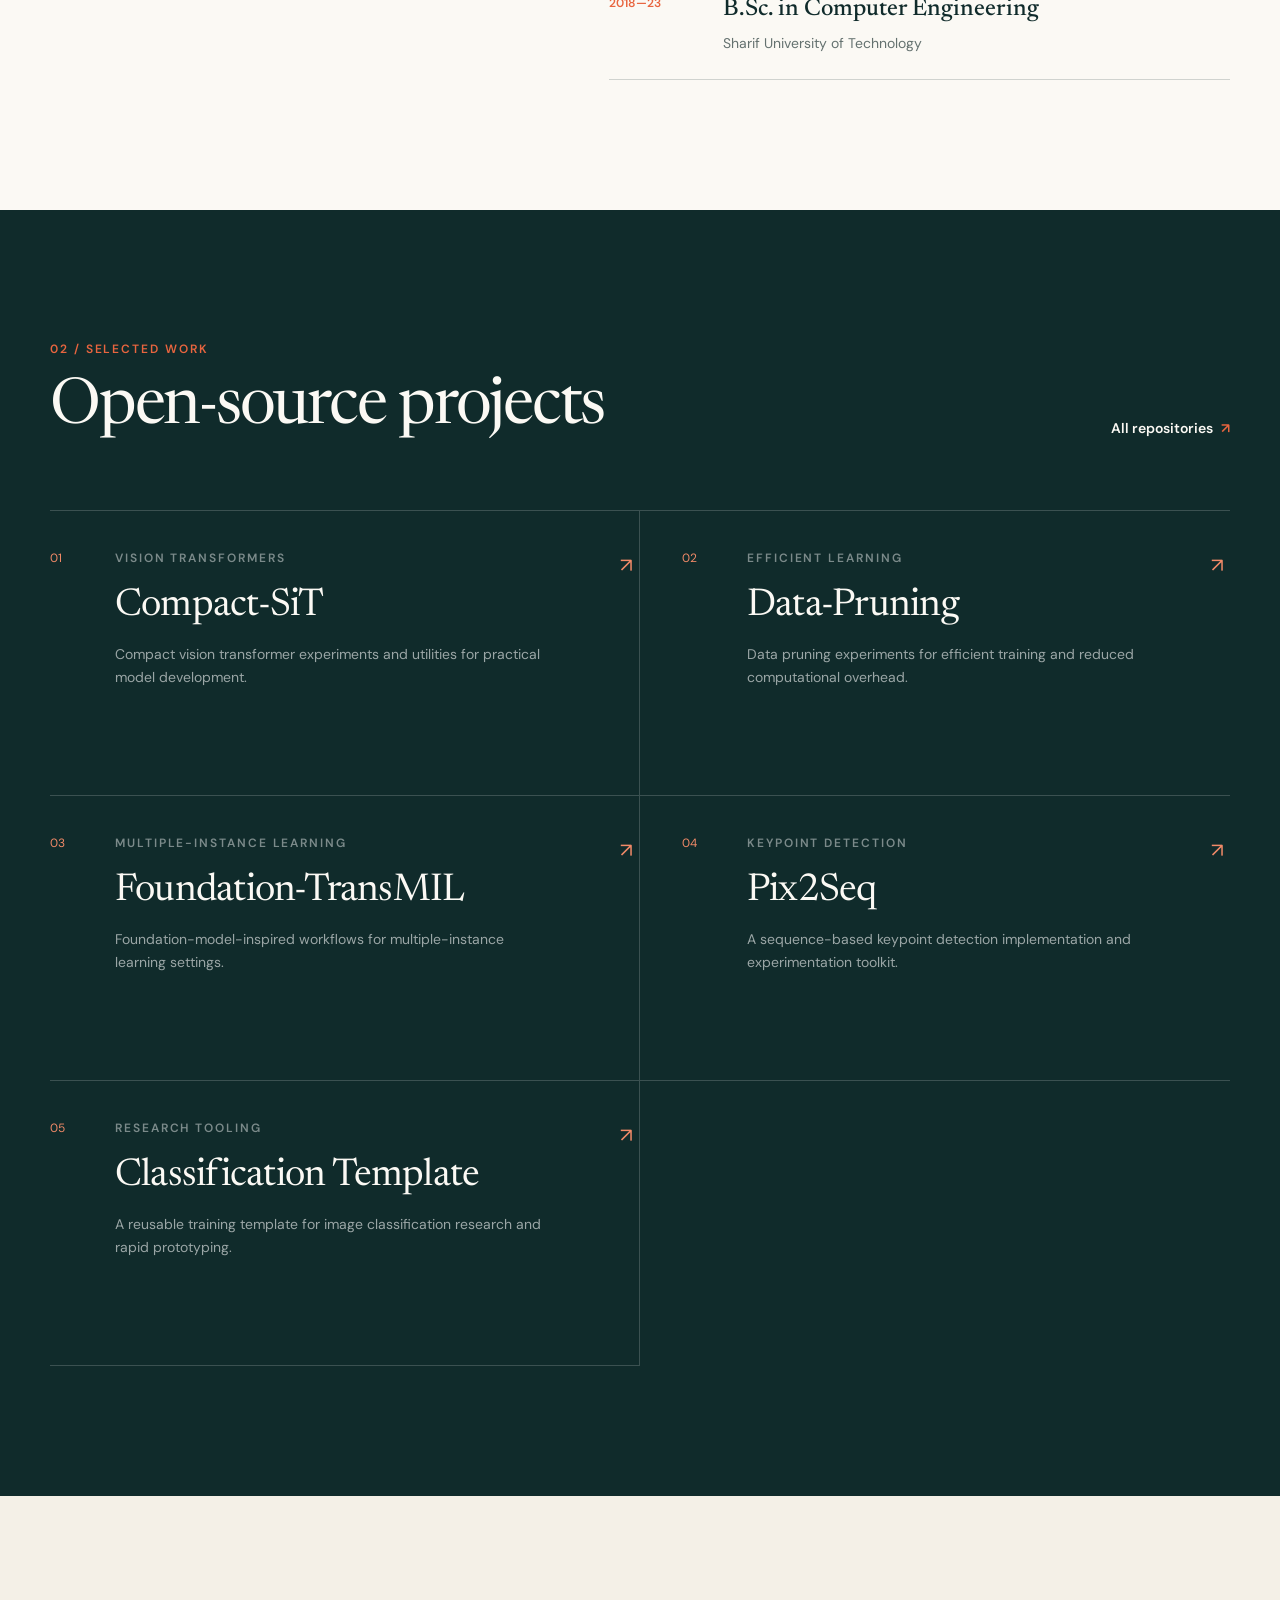
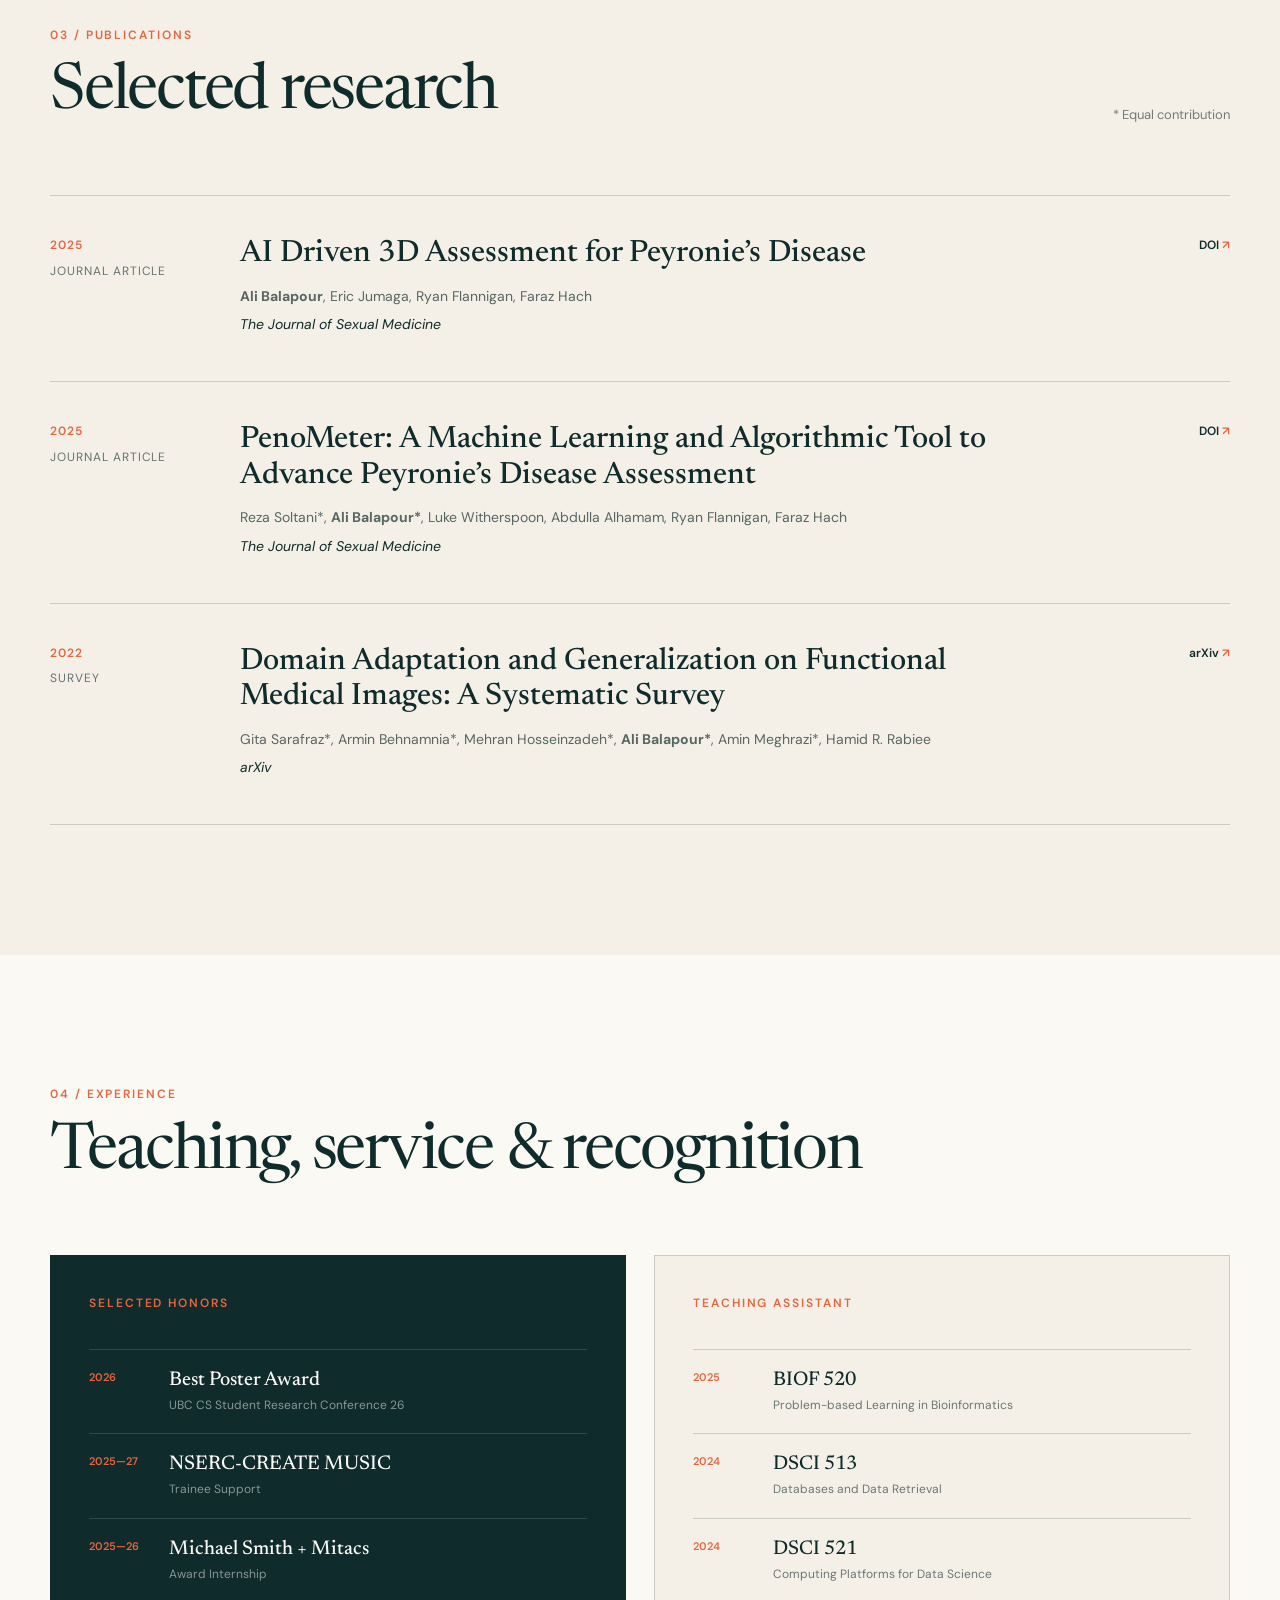
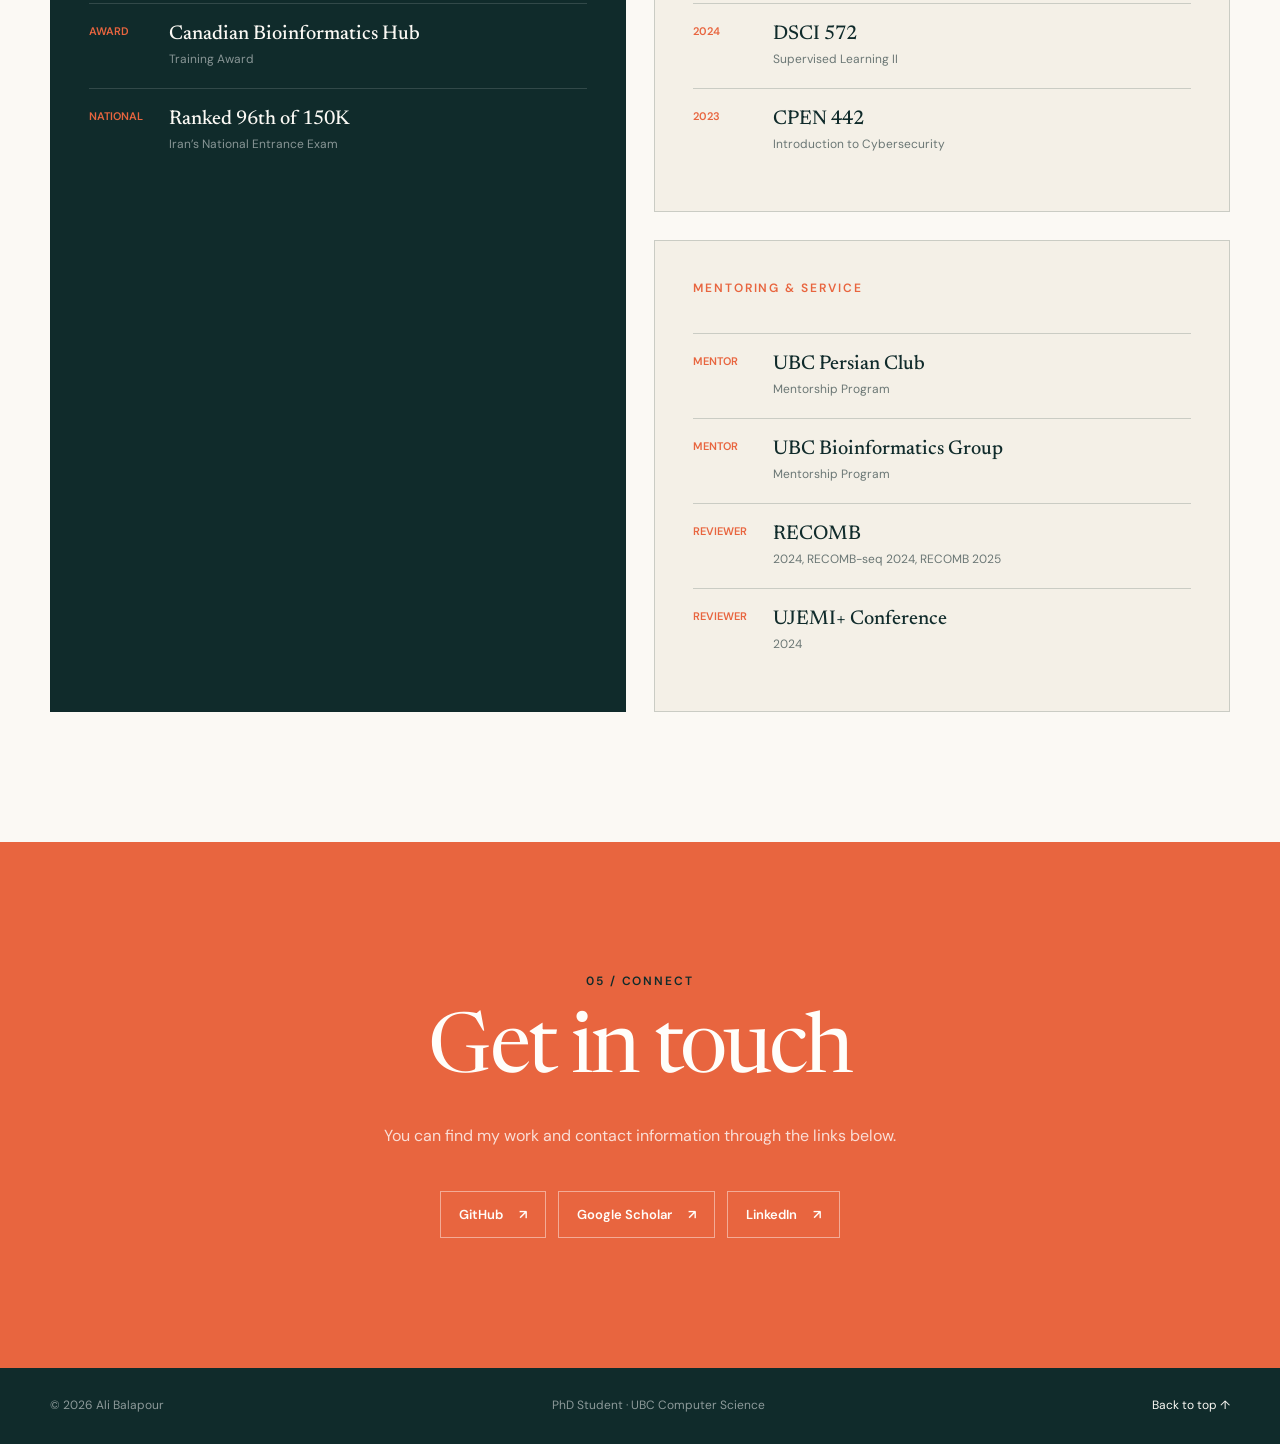
==== commit 9da6be57: "udpate: update the whole website to hugo, and add some new features" ====
--- a/index.html
+++ b/index.html
@@ -1,210 +1,292 @@
-<!DOCTYPE html>
+<!doctype html>
 <html lang="en">
 <head>
-  <meta charset="utf-8" />
-  <meta name="viewport" content="width=device-width, initial-scale=1" />
-  <title>Ali Balapour | PhD Student in Computer Science @ UBC</title>
-  <meta name="description" content="Ali Balapour is a UBC Computer Science PhD student working on medical AI, 3D computer vision, and computational biology." />
-  <meta name="theme-color" content="#0f172a" />
-  <meta property="og:title" content="Ali Balapour | UBC CS PhD" />
-  <meta property="og:description" content="Academic portfolio in medical AI, 3D computer vision, and computational biology." />
-  <meta property="og:type" content="website" />
-  <link rel="stylesheet" href="assets/css/fontawesome-all.min.css" />
-  <link rel="stylesheet" href="assets/css/main.css" />
+  <meta charset="utf-8">
+  <meta name="viewport" content="width=device-width, initial-scale=1">
+  <title>Ali Balapour | Medical AI Researcher</title>
+  <meta name="description" content="Ali Balapour is a UBC Computer Science PhD student working on medical AI, 3D computer vision, and computational biology.">
+  <meta name="theme-color" content="#102b2b">
+  <meta property="og:title" content="Ali Balapour | Medical AI Researcher">
+  <meta property="og:description" content="Research at the intersection of medical AI, 3D computer vision, and computational biology.">
+  <meta property="og:type" content="website">
+  <link rel="preconnect" href="https://fonts.googleapis.com">
+  <link rel="preconnect" href="https://fonts.gstatic.com" crossorigin>
+  <link href="https://fonts.googleapis.com/css2?family=DM+Sans:wght@400;500;600&family=Newsreader:opsz,wght@6..72,400;6..72,500;6..72,600&display=swap" rel="stylesheet">
+  <link rel="stylesheet" href="assets/css/site.css">
+  <script src="assets/js/site.js" defer></script>
 </head>
 <body>
   <a class="skip-link" href="#main">Skip to content</a>
 
-  <header class="site-header">
-    <div class="container nav-wrap">
-      <a class="brand" href="#hero">Ali Balapour</a>
-      <nav aria-label="Primary">
-        <ul class="nav-list">
-          <li><a href="#about">About</a></li>
-          <li><a href="#research">Research</a></li>
-          <li><a href="#projects">Projects</a></li>
-          <li><a href="#publications">Publications</a></li>
-          <li><a href="#awards">Honors</a></li>
-          <li><a href="#teaching">Teaching</a></li>
-          <li><a href="#contact">Contact</a></li>
-        </ul>
+  <header class="site-header" data-header>
+    <div class="shell nav-wrap">
+      <a class="brand" href="#top" aria-label="Ali Balapour, home">
+        <span class="brand-mark">AB</span>
+        <span>Ali Balapour</span>
+      </a>
+      <button class="menu-toggle" type="button" aria-expanded="false" aria-controls="primary-nav" data-menu-toggle>
+        <span></span><span></span>
+        <span class="sr-only">Toggle navigation</span>
+      </button>
+      <nav id="primary-nav" class="primary-nav" aria-label="Primary" data-nav>
+        <a href="#about">About</a>
+        <a href="#work">Work</a>
+        <a href="#publications">Publications</a>
+        <a href="#experience">Experience</a>
+        <a class="nav-cta" href="https://drive.google.com/file/d/1Gym3_Jk5zeFhWpyBeWrCRLhkaXOsLiTP/view?usp=sharing" target="_blank" rel="noopener">View CV <span aria-hidden="true">↗</span></a>
       </nav>
-      <button id="theme-toggle" aria-label="Toggle dark mode" title="Toggle dark mode">
-        <i class="fas fa-moon" aria-hidden="true"></i>
-      </button>
     </div>
   </header>
 
   <main id="main">
-    <section id="hero" class="container hero-academic">
-      <img src="images/personal_photo.png" alt="Portrait of Ali Balapour" class="avatar" />
-      <div class="hero-content">
-        <p class="eyebrow">University of British Columbia · Vancouver, Canada</p>
-        <h1>Ali Balapour</h1>
-        <p class="hero-role">PhD Student, Computer Science</p>
-        <p class="lead">I am interested in medical AI systems that are useful in real clinical workflows. My current work sits at the interface of 3D computer vision, medical image analysis, and computational biology.</p>
-        <div class="hero-links" aria-label="External profiles">
-          <a href="https://github.com/alibalapour" target="_blank" rel="noopener"><i class="fab fa-github"></i> GitHub</a>
-          <a href="https://scholar.google.com/citations?user=olk8Xe4AAAAJ&hl=en" target="_blank" rel="noopener"><i class="fas fa-graduation-cap"></i> Google Scholar</a>
-          <a href="https://www.linkedin.com/in/alibalapour/" target="_blank" rel="noopener"><i class="fab fa-linkedin"></i> LinkedIn</a>
-        </div>
-      </div>
-    </section>
-
-    <section id="about" class="container section">
-      <h2>About</h2>
-      <p>I am a PhD student in Computer Science at UBC, working on robust and clinically-grounded AI methods for healthcare. My research background combines computer vision, deep learning, and bioinformatics, with ongoing collaborations in medical image analysis and translational health research. Alongside research, I enjoy mentoring students and supporting academic communities through teaching and reviewing.</p>
-      <div class="grid two">
-        <article class="card">
-          <h3>Education</h3>
-          <ul class="clean-list">
-            <li><strong>Ph.D. in Computer Science</strong>, University of British Columbia</li>
-            <li><strong>M.Sc. in Bioinformatics</strong>, University of British Columbia (Sep 2023 – Aug 2025)</li>
-            <li><strong>B.Sc. in Computer Engineering</strong>, Sharif University of Technology (Sep 2018 – Jun 2023)</li>
-          </ul>
-        </article>
-        <article class="card">
-          <h3>Research Themes</h3>
-          <ul class="clean-list">
-            <li>3D reconstruction and shape analysis for medical decision support.</li>
-            <li>Domain adaptation and generalization on clinically heterogeneous data.</li>
-            <li>Representation learning for image-based computational biology tasks.</li>
-          </ul>
-        </article>
-      </div>
-    </section>
-
-    <section id="research" class="container section">
-      <h2>Research Interests</h2>
-      <div class="chip-row" role="list" aria-label="Research areas">
-        <span class="chip" role="listitem">Medical AI</span>
-        <span class="chip" role="listitem">3D Computer Vision</span>
-        <span class="chip" role="listitem">Computational Biology</span>
-        <span class="chip" role="listitem">Medical Image Analysis</span>
-        <span class="chip" role="listitem">Domain Generalization</span>
-      </div>
-    </section>
-
-    <section id="projects" class="container section">
-      <h2>Projects</h2>
-      <div class="grid three">
-        <article class="card project">
-          <h3><a href="https://github.com/alibalapour/Compact-SiT" target="_blank" rel="noopener">Compact-SiT</a></h3>
-          <p>Compact vision transformer experiments and utilities for practical model development.</p>
-        </article>
-        <article class="card project">
-          <h3><a href="https://github.com/alibalapour/Data-Pruning" target="_blank" rel="noopener">Data-Pruning</a></h3>
-          <p>Data pruning experiments for efficient training and reduced computational overhead.</p>
-        </article>
-        <article class="card project">
-          <h3><a href="https://github.com/alibalapour/Image-Classification-Template" target="_blank" rel="noopener">Image-Classification-Template</a></h3>
-          <p>A reusable training template for image classification research and rapid prototyping.</p>
-        </article>
-        <article class="card project">
-          <h3><a href="https://github.com/alibalapour/Foundation-TransMIL" target="_blank" rel="noopener">Foundation-TransMIL</a></h3>
-          <p>Foundation-model-inspired extensions and workflows for multiple-instance learning settings.</p>
-        </article>
-        <article class="card project">
-          <h3><a href="https://github.com/alibalapour/Pix2Seq-for-Keypoint-Detection" target="_blank" rel="noopener">Pix2Seq-for-Keypoint-Detection</a></h3>
-          <p>Sequence-based keypoint detection implementation and experimentation toolkit.</p>
-        </article>
-      </div>
-    </section>
-
-    <section id="publications" class="container section">
-      <h2>Selected Publications</h2>
-      <ol class="pub-list">
-        <li>
-          <p><strong>AI Driven 3D Assessment for Peyronie’s Disease</strong><br />
-            <strong>Ali Balapour</strong>, Eric Jumaga, Ryan Flannigan, Faraz Hach · <span class="venue">The Journal of Sexual Medicine</span> (2025) · <a href="https://doi.org/10.1093/jsxmed/qdaf315" target="_blank" rel="noopener">DOI</a></p>
-        </li>
-        <li>
-          <p><strong>PenoMeter: A Machine Learning and Algorithmic Tool to Advance Peyronie’s Disease Assessment</strong><br />
-            Reza Soltani*, <strong>Ali Balapour*</strong>, Luke Witherspoon, Abdulla Alhamam, Ryan Flannigan, Faraz Hach · <span class="venue">The Journal of Sexual Medicine</span> (2025) · <a href="https://doi.org/10.1093/jsxmed/qdaf016" target="_blank" rel="noopener">DOI</a></p>
-        </li>
-        <li>
-          <p><strong>Domain Adaptation and Generalization on Functional Medical Images: A Systematic Survey</strong><br />
-            Gita Sarafraz*, Armin Behnamnia*, Mehran Hosseinzadeh*, <strong>Ali Balapour*</strong>, Amin Meghrazi*, Hamid R. Rabiee · <span class="venue">arXiv</span> (2022) · <a href="https://arxiv.org/abs/2212.03176" target="_blank" rel="noopener">arXiv</a></p>
-        </li>
-      </ol>
-    </section>
-
-    <section id="awards" class="container section">
-      <h2>Awards & Honors</h2>
-      <div class="grid two">
-        <article class="card">
-          <h3>Research Awards</h3>
-          <ul class="clean-list">
-            <li>Michael Smith + Mitacs Award Internship (May 2025 – Apr 2026)</li>
-            <li>NSERC-CREATE MUSIC Trainee Support (2025–2027)</li>
-            <li>Canadian Bioinformatics Hub Training Award</li>
-          </ul>
-        </article>
-        <article class="card">
-          <h3>Recognition</h3>
-          <ul class="clean-list">
-            <li>Best Poster Award, UBC CS Student Research Conference 26 (Feb 2026)</li>
-            <li>Ranked 96th among 150K participants in Iran’s National Entrance Exam</li>
-          </ul>
-        </article>
-      </div>
-    </section>
-
-    <section id="teaching" class="container section">
-      <h2>Teaching & Mentoring</h2>
-      <div class="grid two">
-        <article class="card">
-          <h3>Teaching Assistant Experience</h3>
-          <ul>
-            <li>BIOF 520: Problem-based Learning in Bioinformatics (Jan 2025 – Apr 2025)</li>
-            <li>DSCI 513: Databases and Data Retrieval (Nov 2024 – Dec 2024)</li>
-            <li>DSCI 521: Computing Platforms for Data Science (Sep 2024 – Oct 2024)</li>
-            <li>DSCI 572: Supervised Learning II (Jan 2024 – Feb 2024)</li>
-            <li>CPEN 442: Introduction to Cybersecurity (Sep 2023 – Dec 2023)</li>
-          </ul>
-        </article>
-        <article class="card">
-          <h3>Mentoring & Service</h3>
-          <ul>
-            <li>Mentor, UBC Persian Club Mentorship Program</li>
-            <li>Mentor, UBC Bioinformatics Group Program</li>
-            <li>Sub-reviewer: RECOMB 2025, RECOMB-seq 2024, RECOMB 2024</li>
-            <li>Reviewer: UJEMI+ Conference (2024)</li>
-          </ul>
-        </article>
-      </div>
-    </section>
-
-    <section id="links" class="container section">
-      <h2>CV & Profiles</h2>
-      <div class="card">
-        <div class="hero-links">
-          <a href="https://drive.google.com/file/d/1Gym3_Jk5zeFhWpyBeWrCRLhkaXOsLiTP/view?usp=sharing" target="_blank" rel="noopener"><i class="fas fa-file-pdf"></i> Download CV</a>
-          <a href="https://scholar.google.com/citations?user=olk8Xe4AAAAJ&hl=en" target="_blank" rel="noopener">Google Scholar</a>
-          <a href="https://github.com/alibalapour" target="_blank" rel="noopener">GitHub</a>
-          <a href="https://www.linkedin.com/in/alibalapour/" target="_blank" rel="noopener">LinkedIn</a>
+    <section id="top" class="hero">
+      <div class="hero-glow" aria-hidden="true"></div>
+      <div class="shell hero-grid">
+        <div class="hero-copy">
+          <p class="kicker reveal">University of British Columbia</p>
+          <h1 class="reveal reveal-delay-1">Ali Balapour</h1>
+          <p class="hero-role reveal reveal-delay-2">PhD Student in Computer Science</p>
+          <p class="hero-intro reveal reveal-delay-2">My research interests include medical AI, 3D computer vision, medical image analysis, and computational biology.</p>
+          <div class="hero-actions reveal reveal-delay-3">
+            <a class="button button-primary" href="#publications">Explore my research <span aria-hidden="true">↓</span></a>
+            <a class="text-link" href="https://scholar.google.com/citations?user=olk8Xe4AAAAJ&hl=en" target="_blank" rel="noopener">Google Scholar <span aria-hidden="true">↗</span></a>
+          </div>
+        </div>
+
+        <div class="portrait-wrap reveal reveal-delay-2">
+          <div class="portrait-frame">
+            <img src="images/personal_photo.png" alt="Portrait of Ali Balapour" width="2408" height="2408">
+          </div>
+          <div class="portrait-note">
+            <span class="status-dot" aria-hidden="true"></span>
+            <span>Based in Vancouver, Canada</span>
+          </div>
+          <div class="portrait-orbit" aria-hidden="true">AI · VISION · HEALTH ·</div>
+        </div>
+      </div>
+      <div class="shell research-strip" aria-label="Research areas">
+        <span>Research focus</span>
+        <ul>
+          <li>Medical AI</li>
+          <li>3D Vision</li>
+          <li>Computational Biology</li>
+          <li>Domain Generalization</li>
+        </ul>
+      </div>
+    </section>
+
+    <section id="about" class="section section-light">
+      <div class="shell split-layout">
+        <div class="section-heading">
+          <p class="section-index">01 / About</p>
+          <h2>About me</h2>
+        </div>
+        <div class="about-copy">
+        <p class="large-copy">I am a PhD student in Computer Science at UBC, working on AI methods for healthcare.</p>
+          <p>My background combines computer vision, deep learning, and bioinformatics, alongside ongoing collaborations in medical image analysis and translational health research. I also enjoy mentoring students and supporting academic communities through teaching and reviewing.</p>
+          <div class="education-list">
+            <article>
+              <span class="year">Current</span>
+              <div>
+                <h3>Ph.D. in Computer Science</h3>
+                <p>University of British Columbia</p>
+              </div>
+            </article>
+            <article>
+              <span class="year">2023—25</span>
+              <div>
+                <h3>M.Sc. in Bioinformatics</h3>
+                <p>University of British Columbia</p>
+              </div>
+            </article>
+            <article>
+              <span class="year">2018—23</span>
+              <div>
+                <h3>B.Sc. in Computer Engineering</h3>
+                <p>Sharif University of Technology</p>
+              </div>
+            </article>
+          </div>
+        </div>
+      </div>
+    </section>
+
+    <section id="work" class="section section-ink">
+      <div class="shell">
+        <div class="section-title-row">
+          <div>
+            <p class="section-index">02 / Selected work</p>
+            <h2>Open-source projects</h2>
+          </div>
+          <a class="text-link text-link-light" href="https://github.com/alibalapour" target="_blank" rel="noopener">All repositories <span aria-hidden="true">↗</span></a>
+        </div>
+
+        <div class="project-grid">
+          <a class="project-card project-featured" href="https://github.com/alibalapour/Compact-SiT" target="_blank" rel="noopener">
+            <span class="project-number">01</span>
+            <div>
+              <p class="project-type">Vision transformers</p>
+              <h3>Compact-SiT</h3>
+              <p>Compact vision transformer experiments and utilities for practical model development.</p>
+            </div>
+            <span class="card-arrow" aria-hidden="true">↗</span>
+          </a>
+          <a class="project-card" href="https://github.com/alibalapour/Data-Pruning" target="_blank" rel="noopener">
+            <span class="project-number">02</span>
+            <div>
+              <p class="project-type">Efficient learning</p>
+              <h3>Data-Pruning</h3>
+              <p>Data pruning experiments for efficient training and reduced computational overhead.</p>
+            </div>
+            <span class="card-arrow" aria-hidden="true">↗</span>
+          </a>
+          <a class="project-card" href="https://github.com/alibalapour/Foundation-TransMIL" target="_blank" rel="noopener">
+            <span class="project-number">03</span>
+            <div>
+              <p class="project-type">Multiple-instance learning</p>
+              <h3>Foundation-TransMIL</h3>
+              <p>Foundation-model-inspired workflows for multiple-instance learning settings.</p>
+            </div>
+            <span class="card-arrow" aria-hidden="true">↗</span>
+          </a>
+          <a class="project-card" href="https://github.com/alibalapour/Pix2Seq-for-Keypoint-Detection" target="_blank" rel="noopener">
+            <span class="project-number">04</span>
+            <div>
+              <p class="project-type">Keypoint detection</p>
+              <h3>Pix2Seq</h3>
+              <p>A sequence-based keypoint detection implementation and experimentation toolkit.</p>
+            </div>
+            <span class="card-arrow" aria-hidden="true">↗</span>
+          </a>
+          <a class="project-card" href="https://github.com/alibalapour/Image-Classification-Template" target="_blank" rel="noopener">
+            <span class="project-number">05</span>
+            <div>
+              <p class="project-type">Research tooling</p>
+              <h3>Classification Template</h3>
+              <p>A reusable training template for image classification research and rapid prototyping.</p>
+            </div>
+            <span class="card-arrow" aria-hidden="true">↗</span>
+          </a>
+        </div>
+      </div>
+    </section>
+
+    <section id="publications" class="section section-paper">
+      <div class="shell">
+        <div class="section-title-row">
+          <div>
+            <p class="section-index">03 / Publications</p>
+            <h2>Selected research</h2>
+          </div>
+          <p class="title-aside">* Equal contribution</p>
+        </div>
+
+        <div class="publication-list">
+          <article class="publication">
+            <div class="pub-meta">
+              <span>2025</span>
+              <span>Journal article</span>
+            </div>
+            <div class="pub-content">
+              <h3>AI Driven 3D Assessment for Peyronie’s Disease</h3>
+              <p><strong>Ali Balapour</strong>, Eric Jumaga, Ryan Flannigan, Faraz Hach</p>
+              <p class="venue">The Journal of Sexual Medicine</p>
+            </div>
+            <a class="pub-link" href="https://doi.org/10.1093/jsxmed/qdaf315" target="_blank" rel="noopener" aria-label="Open publication DOI">DOI <span aria-hidden="true">↗</span></a>
+          </article>
+          <article class="publication">
+            <div class="pub-meta">
+              <span>2025</span>
+              <span>Journal article</span>
+            </div>
+            <div class="pub-content">
+              <h3>PenoMeter: A Machine Learning and Algorithmic Tool to Advance Peyronie’s Disease Assessment</h3>
+              <p>Reza Soltani*, <strong>Ali Balapour*</strong>, Luke Witherspoon, Abdulla Alhamam, Ryan Flannigan, Faraz Hach</p>
+              <p class="venue">The Journal of Sexual Medicine</p>
+            </div>
+            <a class="pub-link" href="https://doi.org/10.1093/jsxmed/qdaf016" target="_blank" rel="noopener" aria-label="Open publication DOI">DOI <span aria-hidden="true">↗</span></a>
+          </article>
+          <article class="publication">
+            <div class="pub-meta">
+              <span>2022</span>
+              <span>Survey</span>
+            </div>
+            <div class="pub-content">
+              <h3>Domain Adaptation and Generalization on Functional Medical Images: A Systematic Survey</h3>
+              <p>Gita Sarafraz*, Armin Behnamnia*, Mehran Hosseinzadeh*, <strong>Ali Balapour*</strong>, Amin Meghrazi*, Hamid R. Rabiee</p>
+              <p class="venue">arXiv</p>
+            </div>
+            <a class="pub-link" href="https://arxiv.org/abs/2212.03176" target="_blank" rel="noopener" aria-label="Open publication on arXiv">arXiv <span aria-hidden="true">↗</span></a>
+          </article>
+        </div>
+      </div>
+    </section>
+
+    <section id="experience" class="section section-light">
+      <div class="shell">
+        <div class="section-title-row">
+          <div>
+            <p class="section-index">04 / Experience</p>
+            <h2>Teaching, service & recognition</h2>
+          </div>
+        </div>
+
+        <div class="experience-grid">
+          <article class="experience-card awards-card">
+            <span class="experience-label">Selected honors</span>
+            <ul>
+              <li><span>2026</span><strong>Best Poster Award</strong><small>UBC CS Student Research Conference 26</small></li>
+              <li><span>2025—27</span><strong>NSERC-CREATE MUSIC</strong><small>Trainee Support</small></li>
+              <li><span>2025—26</span><strong>Michael Smith + Mitacs</strong><small>Award Internship</small></li>
+              <li><span>Award</span><strong>Canadian Bioinformatics Hub</strong><small>Training Award</small></li>
+              <li><span>National</span><strong>Ranked 96th of 150K</strong><small>Iran’s National Entrance Exam</small></li>
+            </ul>
+          </article>
+
+          <article class="experience-card">
+            <span class="experience-label">Teaching assistant</span>
+            <ul>
+              <li><span>2025</span><strong>BIOF 520</strong><small>Problem-based Learning in Bioinformatics</small></li>
+              <li><span>2024</span><strong>DSCI 513</strong><small>Databases and Data Retrieval</small></li>
+              <li><span>2024</span><strong>DSCI 521</strong><small>Computing Platforms for Data Science</small></li>
+              <li><span>2024</span><strong>DSCI 572</strong><small>Supervised Learning II</small></li>
+              <li><span>2023</span><strong>CPEN 442</strong><small>Introduction to Cybersecurity</small></li>
+            </ul>
+          </article>
+
+          <article class="experience-card service-card">
+            <span class="experience-label">Mentoring & service</span>
+            <ul>
+              <li><span>Mentor</span><strong>UBC Persian Club</strong><small>Mentorship Program</small></li>
+              <li><span>Mentor</span><strong>UBC Bioinformatics Group</strong><small>Mentorship Program</small></li>
+              <li><span>Reviewer</span><strong>RECOMB</strong><small>2024, RECOMB-seq 2024, RECOMB 2025</small></li>
+              <li><span>Reviewer</span><strong>UJEMI+ Conference</strong><small>2024</small></li>
+            </ul>
+          </article>
+        </div>
+      </div>
+    </section>
+
+    <section class="contact-section">
+      <div class="shell contact-inner">
+        <p class="section-index">05 / Connect</p>
+        <h2>Get in touch</h2>
+        <p>You can find my work and contact information through the links below.</p>
+        <div class="contact-links">
+          <a href="https://github.com/alibalapour" target="_blank" rel="noopener">GitHub <span>↗</span></a>
+          <a href="https://scholar.google.com/citations?user=olk8Xe4AAAAJ&hl=en" target="_blank" rel="noopener">Google Scholar <span>↗</span></a>
+          <a href="https://www.linkedin.com/in/alibalapour/" target="_blank" rel="noopener">LinkedIn <span>↗</span></a>
         </div>
       </div>
     </section>
   </main>
 
   <footer class="site-footer">
-    <div class="container">
-      <p>© <span id="year"></span> Ali Balapour · UBC Computer Science</p>
+    <div class="shell footer-inner">
+      <p>© <span data-year>2026</span> Ali Balapour</p>
+      <p>PhD Student · UBC Computer Science</p>
+      <a href="#top">Back to top ↑</a>
     </div>
   </footer>
-
-  <script>
-    const root = document.documentElement;
-    const toggle = document.getElementById('theme-toggle');
-    const storedTheme = localStorage.getItem('theme');
-    if (storedTheme) root.dataset.theme = storedTheme;
-    toggle.addEventListener('click', () => {
-      const next = root.dataset.theme === 'dark' ? 'light' : 'dark';
-      root.dataset.theme = next;
-      localStorage.setItem('theme', next);
-    });
-    document.getElementById('year').textContent = new Date().getFullYear();
-  </script>
 </body>
 </html>
--- a/assets/css/site.css
+++ b/assets/css/site.css
@@ -0,0 +1,521 @@
+:root {
+  --ink: #102b2b;
+  --ink-soft: #21403f;
+  --paper: #f4f0e7;
+  --paper-deep: #e9e2d4;
+  --cream: #fbf9f4;
+  --orange: #e8653f;
+  --orange-light: #f28a68;
+  --sage: #a8b9a5;
+  --white: #fffefa;
+  --line: rgba(16, 43, 43, 0.18);
+  --serif: "Newsreader", Georgia, serif;
+  --sans: "DM Sans", "Avenir Next", "Segoe UI", sans-serif;
+  --shell: min(1180px, calc(100vw - 48px));
+}
+
+* { box-sizing: border-box; }
+html { scroll-behavior: smooth; }
+body {
+  margin: 0;
+  background: var(--paper);
+  color: var(--ink);
+  font-family: var(--sans);
+  font-size: 16px;
+  line-height: 1.65;
+  -webkit-font-smoothing: antialiased;
+}
+body::before {
+  position: fixed;
+  inset: 0;
+  z-index: 1000;
+  pointer-events: none;
+  opacity: 0.025;
+  content: "";
+  background-image: url("data:image/svg+xml,%3Csvg viewBox='0 0 180 180' xmlns='http://www.w3.org/2000/svg'%3E%3Cfilter id='n'%3E%3CfeTurbulence type='fractalNoise' baseFrequency='.9' numOctaves='4' stitchTiles='stitch'/%3E%3C/filter%3E%3Crect width='100%25' height='100%25' filter='url(%23n)' opacity='.8'/%3E%3C/svg%3E");
+}
+img { display: block; max-width: 100%; }
+a { color: inherit; }
+button { font: inherit; }
+.shell { width: var(--shell); margin-inline: auto; }
+.sr-only {
+  position: absolute;
+  width: 1px;
+  height: 1px;
+  padding: 0;
+  margin: -1px;
+  overflow: hidden;
+  clip: rect(0, 0, 0, 0);
+  white-space: nowrap;
+  border: 0;
+}
+.skip-link {
+  position: fixed;
+  top: 12px;
+  left: 12px;
+  z-index: 200;
+  padding: 10px 16px;
+  background: var(--orange);
+  color: var(--white);
+  transform: translateY(-150%);
+  transition: transform 180ms ease;
+}
+.skip-link:focus { transform: translateY(0); }
+
+.site-header {
+  position: fixed;
+  inset: 0 0 auto;
+  z-index: 100;
+  color: var(--cream);
+  transition: background-color 250ms ease, box-shadow 250ms ease;
+}
+.site-header.scrolled {
+  background: rgba(16, 43, 43, 0.94);
+  box-shadow: 0 1px rgba(255, 255, 255, 0.1);
+  backdrop-filter: blur(16px);
+}
+.nav-wrap {
+  display: flex;
+  min-height: 84px;
+  align-items: center;
+  justify-content: space-between;
+}
+.brand {
+  display: inline-flex;
+  align-items: center;
+  gap: 12px;
+  font-weight: 600;
+  text-decoration: none;
+}
+.brand-mark {
+  display: grid;
+  width: 34px;
+  height: 34px;
+  place-items: center;
+  border: 1px solid rgba(255,255,255,.55);
+  border-radius: 50%;
+  font-family: var(--serif);
+  font-size: 14px;
+  font-style: italic;
+}
+.primary-nav { display: flex; align-items: center; gap: 30px; }
+.primary-nav a {
+  color: rgba(255,255,255,.72);
+  font-size: 14px;
+  font-weight: 500;
+  text-decoration: none;
+  transition: color 180ms ease;
+}
+.primary-nav a:hover { color: var(--white); }
+.primary-nav .nav-cta {
+  padding: 9px 16px;
+  border: 1px solid rgba(255,255,255,.4);
+  border-radius: 999px;
+  color: var(--white);
+}
+.menu-toggle { display: none; }
+
+.hero {
+  position: relative;
+  min-height: 100svh;
+  overflow: hidden;
+  padding-top: 84px;
+  background: var(--ink);
+  color: var(--cream);
+}
+.hero::before {
+  position: absolute;
+  top: 0;
+  left: 47%;
+  width: 1px;
+  height: 100%;
+  content: "";
+  background: rgba(255,255,255,.08);
+}
+.hero-glow {
+  position: absolute;
+  top: 8%;
+  right: -12%;
+  width: 650px;
+  height: 650px;
+  border-radius: 50%;
+  background: radial-gradient(circle, rgba(232,101,63,.22), transparent 68%);
+  filter: blur(2px);
+}
+.hero-grid {
+  position: relative;
+  display: grid;
+  min-height: calc(100svh - 184px);
+  grid-template-columns: 1.1fr .9fr;
+  align-items: center;
+  gap: 80px;
+  padding-block: 70px;
+}
+.kicker,
+.section-index,
+.project-type,
+.experience-label {
+  margin: 0;
+  font-size: 12px;
+  font-weight: 600;
+  letter-spacing: .16em;
+  text-transform: uppercase;
+}
+.kicker { color: var(--orange-light); }
+.hero h1 {
+  max-width: 760px;
+  margin: 25px 0 28px;
+  font-family: var(--serif);
+  font-size: clamp(52px, 5.4vw, 78px);
+  font-weight: 400;
+  letter-spacing: -.035em;
+  line-height: .98;
+}
+.hero h1 em { color: var(--orange-light); font-weight: 400; }
+.hero-role {
+  margin: -12px 0 20px;
+  color: var(--orange-light);
+  font-family: var(--serif);
+  font-size: clamp(21px, 2vw, 28px);
+}
+.hero-intro {
+  max-width: 620px;
+  margin: 0;
+  color: rgba(255,255,255,.68);
+  font-size: clamp(18px, 1.5vw, 22px);
+  line-height: 1.55;
+}
+.hero-actions { display: flex; align-items: center; gap: 28px; margin-top: 38px; }
+.button {
+  display: inline-flex;
+  align-items: center;
+  gap: 28px;
+  padding: 14px 20px;
+  border-radius: 2px;
+  font-size: 14px;
+  font-weight: 600;
+  text-decoration: none;
+}
+.button-primary { background: var(--orange); color: var(--white); }
+.button-primary span { transition: transform 180ms ease; }
+.button-primary:hover span { transform: translateY(3px); }
+.text-link {
+  display: inline-flex;
+  gap: 8px;
+  align-items: center;
+  font-size: 14px;
+  font-weight: 600;
+  text-decoration: none;
+}
+.text-link::after {
+  position: absolute;
+  content: "";
+}
+.text-link span { color: var(--orange); transition: transform 180ms ease; }
+.text-link:hover span { transform: translate(3px, -3px); }
+.portrait-wrap { position: relative; width: min(100%, 430px); justify-self: end; }
+.portrait-frame {
+  position: relative;
+  overflow: hidden;
+  aspect-ratio: 4 / 5;
+  background: #d4c4b2;
+}
+.portrait-frame::after {
+  position: absolute;
+  inset: 0;
+  content: "";
+  box-shadow: inset 0 0 80px rgba(16,43,43,.18);
+}
+.portrait-frame img {
+  width: 100%;
+  height: 100%;
+  object-fit: cover;
+  object-position: center 35%;
+  filter: saturate(.78) contrast(1.03);
+  transition: transform 700ms cubic-bezier(.2,.7,.2,1);
+}
+.portrait-frame:hover img { transform: scale(1.025); }
+.portrait-frame::before {
+  position: absolute;
+  inset: 18px;
+  z-index: 1;
+  border: 1px solid rgba(255,255,255,.42);
+  content: "";
+  pointer-events: none;
+}
+.portrait-note {
+  position: absolute;
+  right: -26px;
+  bottom: 30px;
+  z-index: 2;
+  display: flex;
+  align-items: center;
+  gap: 10px;
+  padding: 13px 17px;
+  background: var(--cream);
+  color: var(--ink);
+  font-size: 12px;
+  font-weight: 600;
+  box-shadow: 0 18px 50px rgba(0,0,0,.2);
+}
+.status-dot {
+  width: 8px;
+  height: 8px;
+  border-radius: 50%;
+  background: #5f9a66;
+  box-shadow: 0 0 0 4px rgba(95,154,102,.15);
+}
+.portrait-orbit {
+  position: absolute;
+  top: -37px;
+  right: -50px;
+  color: rgba(255,255,255,.22);
+  font-size: 10px;
+  letter-spacing: .35em;
+  transform: rotate(90deg);
+  transform-origin: left bottom;
+}
+.research-strip {
+  position: relative;
+  display: flex;
+  min-height: 100px;
+  align-items: center;
+  gap: 58px;
+  border-top: 1px solid rgba(255,255,255,.12);
+}
+.research-strip > span {
+  flex: none;
+  color: var(--orange-light);
+  font-size: 11px;
+  font-weight: 600;
+  letter-spacing: .14em;
+  text-transform: uppercase;
+}
+.research-strip ul { display: flex; flex: 1; justify-content: space-between; gap: 28px; margin: 0; padding: 0; list-style: none; }
+.research-strip li { color: rgba(255,255,255,.74); font-family: var(--serif); font-size: 18px; }
+
+.section { padding-block: 130px; }
+.section-light { background: var(--cream); }
+.section-paper { background: var(--paper); }
+.section-ink { background: var(--ink); color: var(--cream); }
+.split-layout { display: grid; grid-template-columns: .85fr 1.15fr; gap: 100px; }
+.section-index { color: var(--orange); }
+.section h2,
+.contact-section h2 {
+  margin: 20px 0 0;
+  font-family: var(--serif);
+  font-size: clamp(46px, 5vw, 72px);
+  font-weight: 400;
+  letter-spacing: -.035em;
+  line-height: 1;
+}
+.section-heading h2 { max-width: 470px; }
+.about-copy { padding-top: 28px; }
+.about-copy > p { max-width: 700px; color: #53615f; }
+.about-copy .large-copy {
+  margin: 0 0 26px;
+  color: var(--ink);
+  font-family: var(--serif);
+  font-size: clamp(27px, 2.5vw, 36px);
+  line-height: 1.3;
+}
+.education-list { margin-top: 65px; border-top: 1px solid var(--line); }
+.education-list article {
+  display: grid;
+  grid-template-columns: 90px 1fr;
+  gap: 24px;
+  padding: 24px 0;
+  border-bottom: 1px solid var(--line);
+}
+.education-list .year { padding-top: 4px; color: var(--orange); font-size: 12px; font-weight: 600; }
+.education-list h3 { margin: 0; font-family: var(--serif); font-size: 24px; font-weight: 500; }
+.education-list p { margin: 2px 0 0; color: #64716f; font-size: 14px; }
+.section-title-row { display: flex; align-items: end; justify-content: space-between; gap: 40px; margin-bottom: 70px; }
+.section-title-row h2 { margin-top: 16px; }
+.text-link-light { color: var(--cream); }
+.title-aside { margin: 0; color: #707c79; font-size: 13px; }
+
+.project-grid { display: grid; grid-template-columns: repeat(2, 1fr); border-top: 1px solid rgba(255,255,255,.18); }
+.project-card {
+  position: relative;
+  display: grid;
+  min-height: 285px;
+  grid-template-columns: 45px 1fr;
+  gap: 20px;
+  padding: 38px 42px 38px 0;
+  border-bottom: 1px solid rgba(255,255,255,.18);
+  color: var(--cream);
+  text-decoration: none;
+  transition: background-color 250ms ease, padding 250ms ease;
+}
+.project-card:nth-child(odd) { border-right: 1px solid rgba(255,255,255,.18); }
+.project-card:nth-child(even) { padding-left: 42px; }
+.project-card:hover { background: rgba(255,255,255,.035); }
+.project-card:nth-child(odd):hover { padding-left: 18px; }
+.project-number { color: var(--orange-light); font-size: 12px; }
+.project-type { margin-bottom: 18px; color: rgba(255,255,255,.45); }
+.project-card h3 {
+  margin: 0 0 16px;
+  font-family: var(--serif);
+  font-size: clamp(30px, 3vw, 43px);
+  font-weight: 400;
+  letter-spacing: -.02em;
+  line-height: 1.05;
+}
+.project-card p:last-child { max-width: 430px; margin: 0; color: rgba(255,255,255,.58); font-size: 14px; }
+.card-arrow {
+  position: absolute;
+  top: 38px;
+  right: 6px;
+  color: var(--orange-light);
+  font-size: 20px;
+  transition: transform 180ms ease;
+}
+.project-card:nth-child(even) .card-arrow { right: 6px; }
+.project-card:hover .card-arrow { transform: translate(4px, -4px); }
+
+.publication-list { border-top: 1px solid var(--line); }
+.publication {
+  display: grid;
+  grid-template-columns: 150px 1fr 70px;
+  gap: 40px;
+  align-items: start;
+  padding: 40px 0;
+  border-bottom: 1px solid var(--line);
+}
+.pub-meta { display: flex; flex-direction: column; gap: 6px; color: #657370; font-size: 12px; text-transform: uppercase; letter-spacing: .08em; }
+.pub-meta span:first-child { color: var(--orange); font-weight: 600; }
+.pub-content h3 { max-width: 790px; margin: 0 0 13px; font-family: var(--serif); font-size: clamp(25px, 2.4vw, 34px); font-weight: 500; line-height: 1.16; }
+.pub-content p { max-width: 820px; margin: 5px 0; color: #596764; font-size: 14px; }
+.pub-content .venue { color: var(--ink); font-style: italic; }
+.pub-link { justify-self: end; color: var(--ink); font-size: 12px; font-weight: 600; text-decoration: none; }
+.pub-link span { color: var(--orange); }
+
+.experience-grid { display: grid; grid-template-columns: repeat(2, 1fr); gap: 28px; }
+.experience-card { padding: 38px; border: 1px solid var(--line); background: var(--paper); }
+.awards-card { grid-row: span 2; background: var(--ink); color: var(--cream); }
+.experience-label { display: block; margin-bottom: 35px; color: var(--orange); }
+.experience-card ul { margin: 0; padding: 0; list-style: none; }
+.experience-card li {
+  display: grid;
+  grid-template-columns: 80px 1fr;
+  padding: 18px 0;
+  border-top: 1px solid var(--line);
+}
+.awards-card li { border-color: rgba(255,255,255,.14); }
+.experience-card li > span { grid-row: span 2; color: var(--orange); font-size: 11px; font-weight: 600; text-transform: uppercase; }
+.experience-card strong { font-family: var(--serif); font-size: 20px; font-weight: 500; line-height: 1.2; }
+.experience-card small { margin-top: 4px; color: #6b7775; font-size: 12px; }
+.awards-card small { color: rgba(255,255,255,.5); }
+
+.contact-section { padding-block: 130px; background: var(--orange); color: var(--white); text-align: center; }
+.contact-section .section-index { color: var(--ink); }
+.contact-inner { display: flex; flex-direction: column; align-items: center; }
+.contact-section h2 { max-width: 820px; font-size: clamp(52px, 6.5vw, 90px); }
+.contact-section > .shell > p:not(.section-index) { max-width: 590px; margin: 28px auto 0; color: rgba(255,255,255,.78); }
+.contact-links { display: flex; gap: 12px; margin-top: 42px; }
+.contact-links a {
+  display: inline-flex;
+  gap: 16px;
+  padding: 12px 18px;
+  border: 1px solid rgba(255,255,255,.45);
+  color: var(--white);
+  font-size: 13px;
+  font-weight: 600;
+  text-decoration: none;
+  transition: background 180ms ease, color 180ms ease;
+}
+.contact-links a:hover { background: var(--white); color: var(--ink); }
+.site-footer { padding-block: 28px; background: var(--ink); color: rgba(255,255,255,.52); font-size: 12px; }
+.footer-inner { display: flex; justify-content: space-between; align-items: center; }
+.footer-inner p { margin: 0; }
+.footer-inner a { color: var(--cream); text-decoration: none; }
+
+.reveal { animation: reveal-up 700ms both cubic-bezier(.22,.7,.25,1); }
+.reveal-delay-1 { animation-delay: 100ms; }
+.reveal-delay-2 { animation-delay: 200ms; }
+.reveal-delay-3 { animation-delay: 300ms; }
+@keyframes reveal-up {
+  from { opacity: 0; transform: translateY(22px); }
+  to { opacity: 1; transform: translateY(0); }
+}
+
+@media (max-width: 960px) {
+  .hero-grid { grid-template-columns: 1fr 340px; gap: 45px; }
+  .hero h1 { font-size: clamp(48px, 6.8vw, 68px); }
+  .split-layout { grid-template-columns: 1fr; gap: 50px; }
+  .about-copy { padding-top: 0; }
+  .experience-grid { grid-template-columns: 1fr; }
+  .awards-card { grid-row: auto; }
+}
+
+@media (max-width: 720px) {
+  :root { --shell: min(100% - 34px, 1180px); }
+  .site-header { background: rgba(16,43,43,.94); }
+  .nav-wrap { min-height: 68px; }
+  .menu-toggle {
+    display: grid;
+    width: 42px;
+    height: 42px;
+    padding: 12px;
+    border: 0;
+    place-content: center;
+    gap: 6px;
+    background: transparent;
+    color: var(--white);
+    cursor: pointer;
+  }
+  .menu-toggle span:not(.sr-only) { display: block; width: 20px; height: 1px; background: currentColor; transition: transform 180ms ease; }
+  .menu-toggle[aria-expanded="true"] span:first-child { transform: translateY(3.5px) rotate(45deg); }
+  .menu-toggle[aria-expanded="true"] span:nth-child(2) { transform: translateY(-3.5px) rotate(-45deg); }
+  .primary-nav {
+    position: absolute;
+    top: 68px;
+    left: 0;
+    display: none;
+    width: 100%;
+    padding: 22px 17px 28px;
+    flex-direction: column;
+    align-items: stretch;
+    gap: 4px;
+    background: var(--ink);
+    border-top: 1px solid rgba(255,255,255,.1);
+  }
+  .primary-nav.open { display: flex; }
+  .primary-nav a { padding: 12px 0; font-family: var(--serif); font-size: 25px; }
+  .primary-nav .nav-cta { margin-top: 8px; text-align: center; font-family: var(--sans); font-size: 13px; }
+  .hero { padding-top: 68px; }
+  .hero::before { display: none; }
+  .hero-grid { grid-template-columns: 1fr; gap: 55px; padding-block: 75px 55px; }
+  .hero h1 { margin-block: 20px; font-size: clamp(44px, 13vw, 62px); }
+  .hero-intro { font-size: 17px; }
+  .hero-actions { align-items: flex-start; flex-direction: column; gap: 22px; }
+  .portrait-wrap { width: calc(100% - 25px); justify-self: start; }
+  .portrait-note { right: -25px; }
+  .portrait-orbit { display: none; }
+  .research-strip { align-items: flex-start; flex-direction: column; gap: 18px; padding-block: 28px; }
+  .research-strip ul { width: 100%; flex-wrap: wrap; justify-content: flex-start; gap: 8px 22px; }
+  .research-strip li { font-size: 16px; }
+  .section { padding-block: 85px; }
+  .section h2 { font-size: 48px; }
+  .section-title-row { align-items: flex-start; flex-direction: column; margin-bottom: 48px; }
+  .education-list article { grid-template-columns: 72px 1fr; }
+  .project-grid { grid-template-columns: 1fr; }
+  .project-card,
+  .project-card:nth-child(even) { min-height: 235px; padding: 30px 34px 30px 0; border-right: 0; }
+  .project-card:nth-child(odd):hover { padding-left: 0; }
+  .publication { grid-template-columns: 62px 1fr; gap: 20px; }
+  .pub-meta span:nth-child(2) { display: none; }
+  .pub-link { grid-column: 2; justify-self: start; }
+  .experience-card { padding: 28px 22px; }
+  .experience-card li { grid-template-columns: 65px 1fr; }
+  .contact-section { padding-block: 90px; }
+  .contact-links { width: 100%; flex-direction: column; }
+  .contact-links a { justify-content: space-between; }
+  .footer-inner { align-items: flex-start; flex-direction: column; gap: 8px; }
+}
+
+@media (prefers-reduced-motion: reduce) {
+  html { scroll-behavior: auto; }
+  *, *::before, *::after { animation-duration: .01ms !important; animation-iteration-count: 1 !important; transition-duration: .01ms !important; }
+}
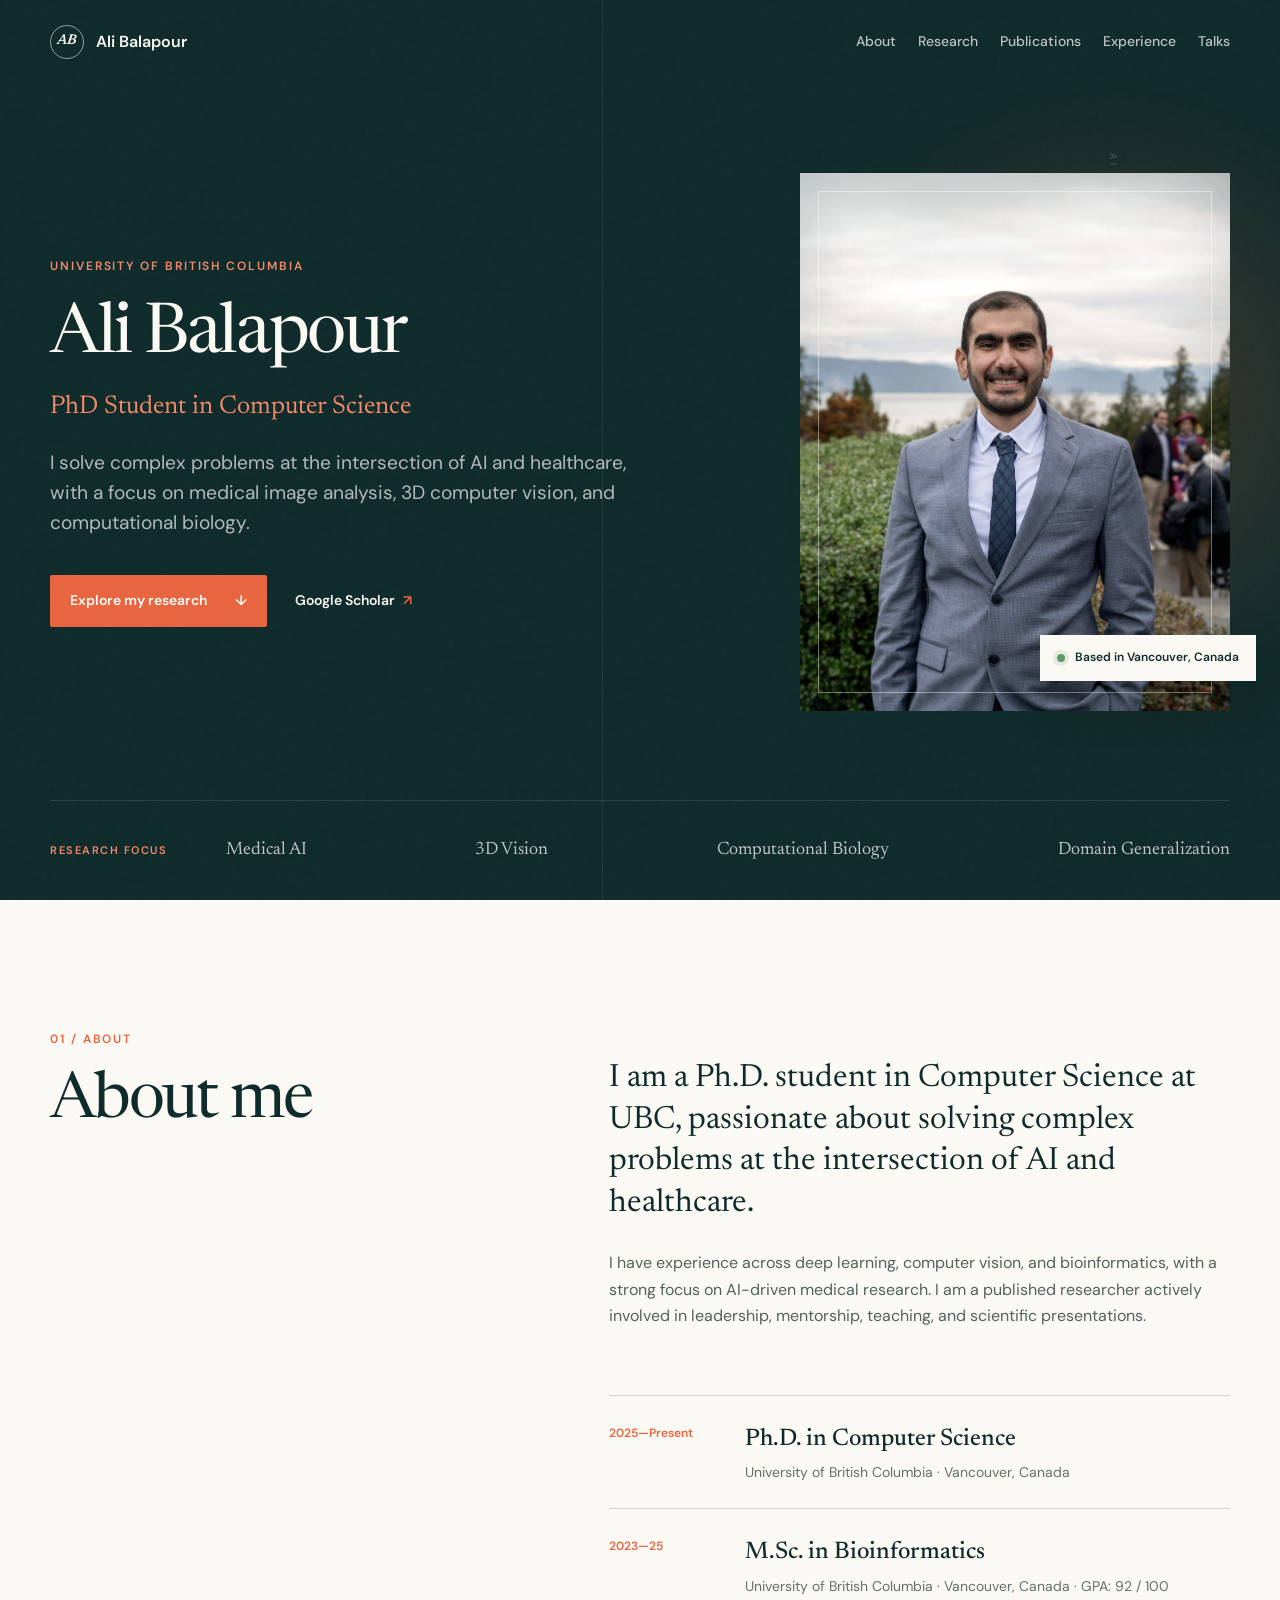
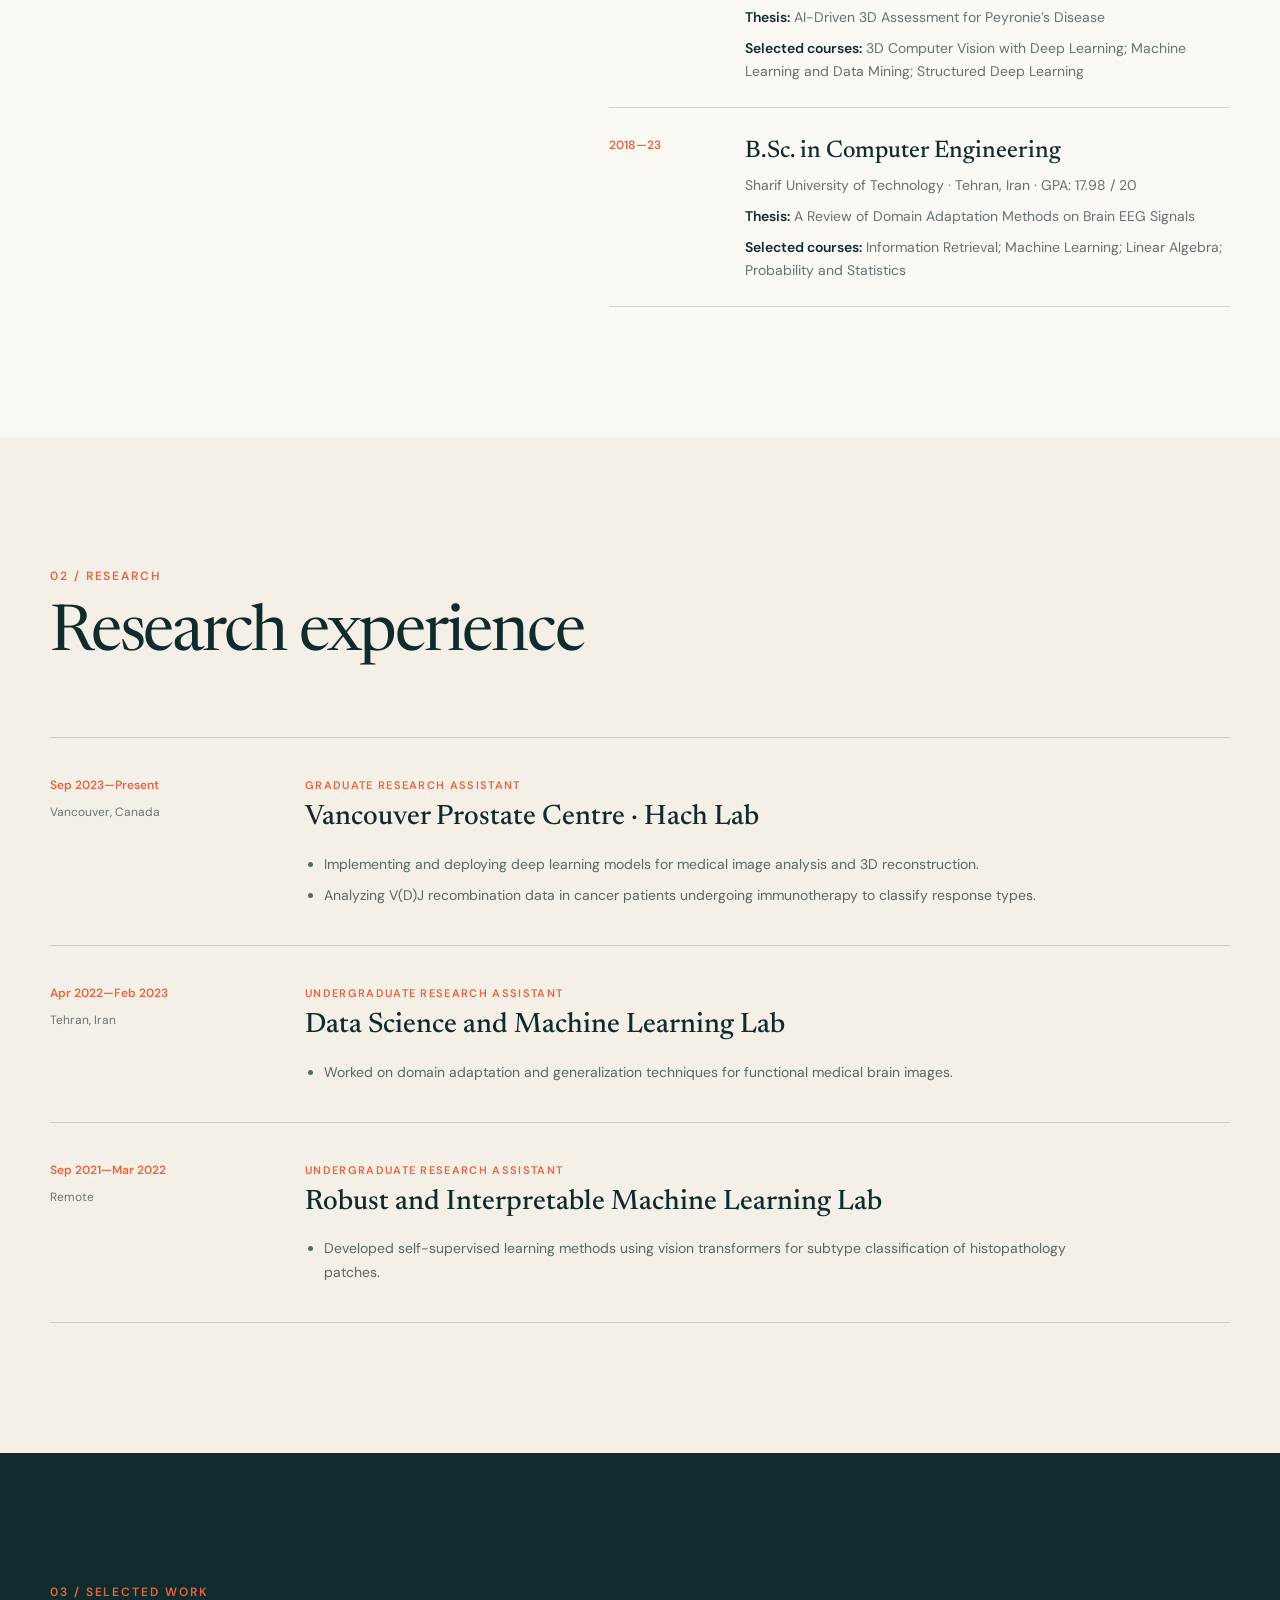
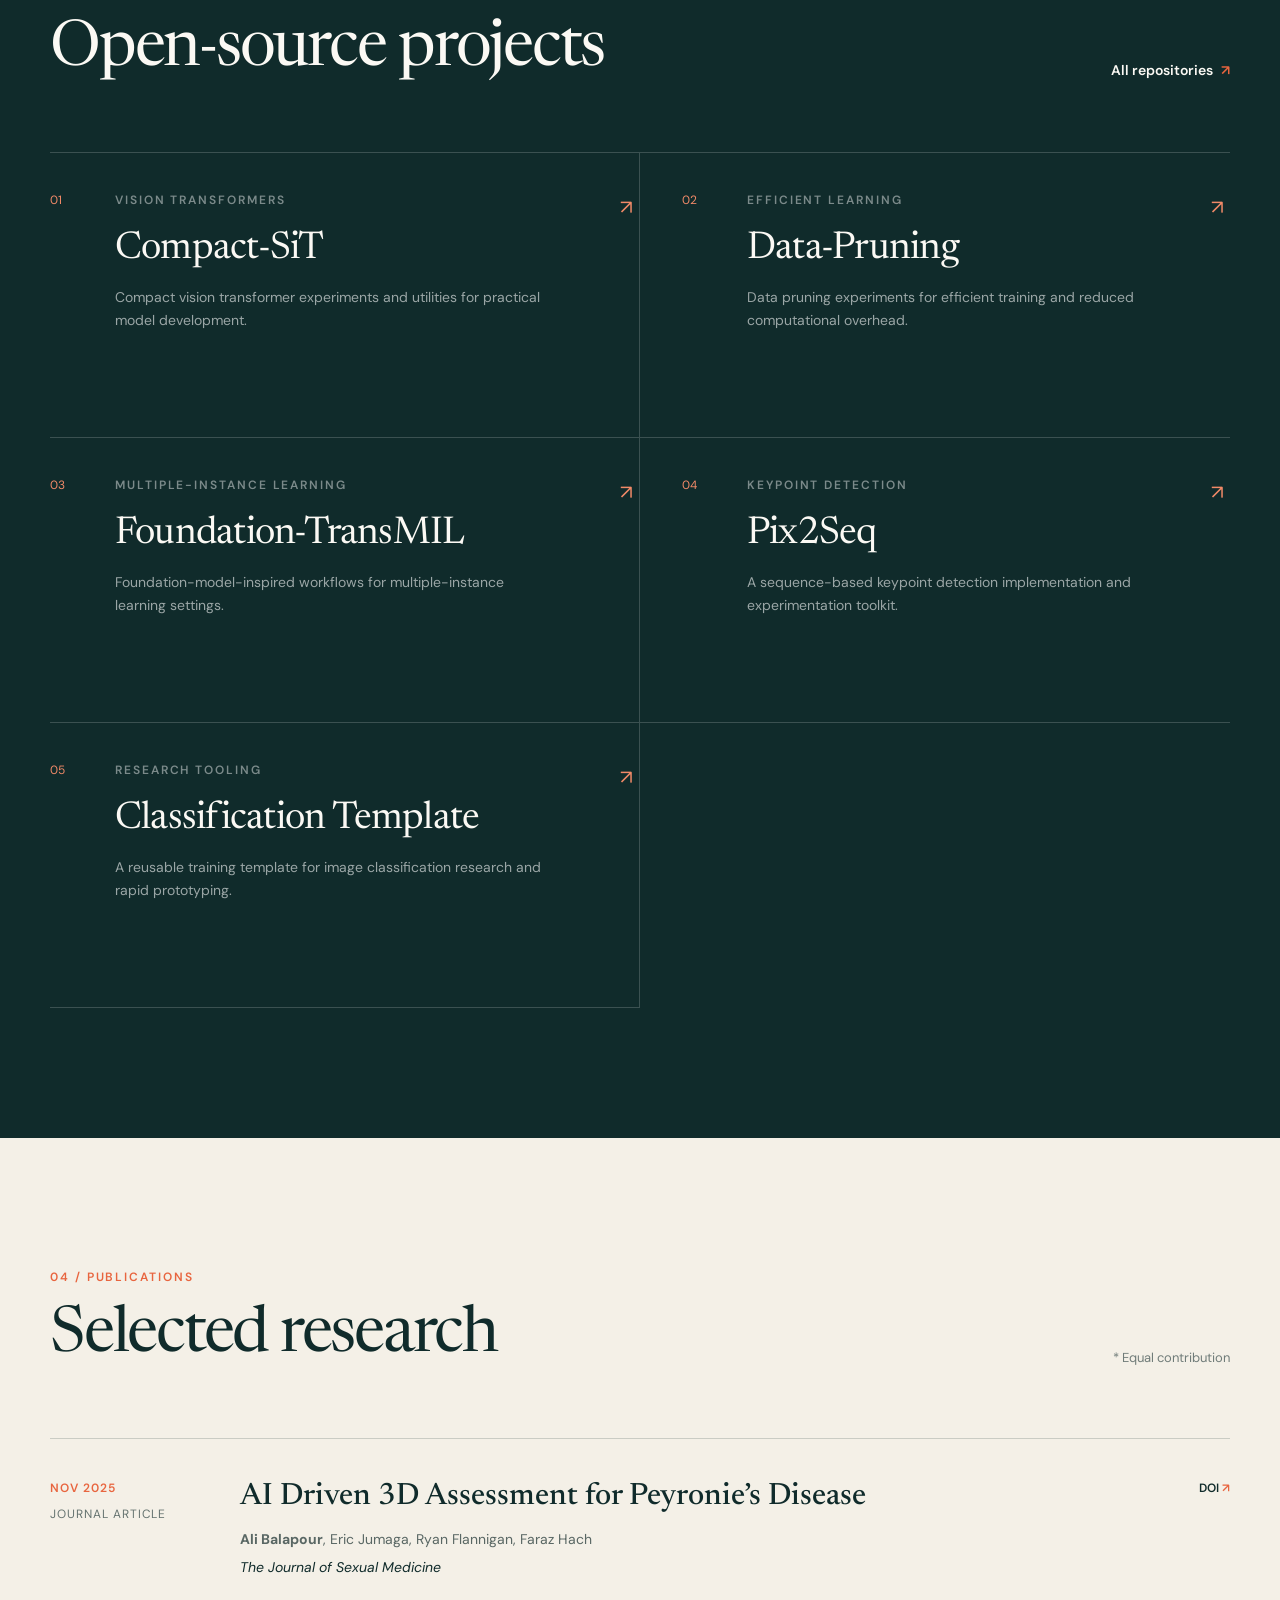
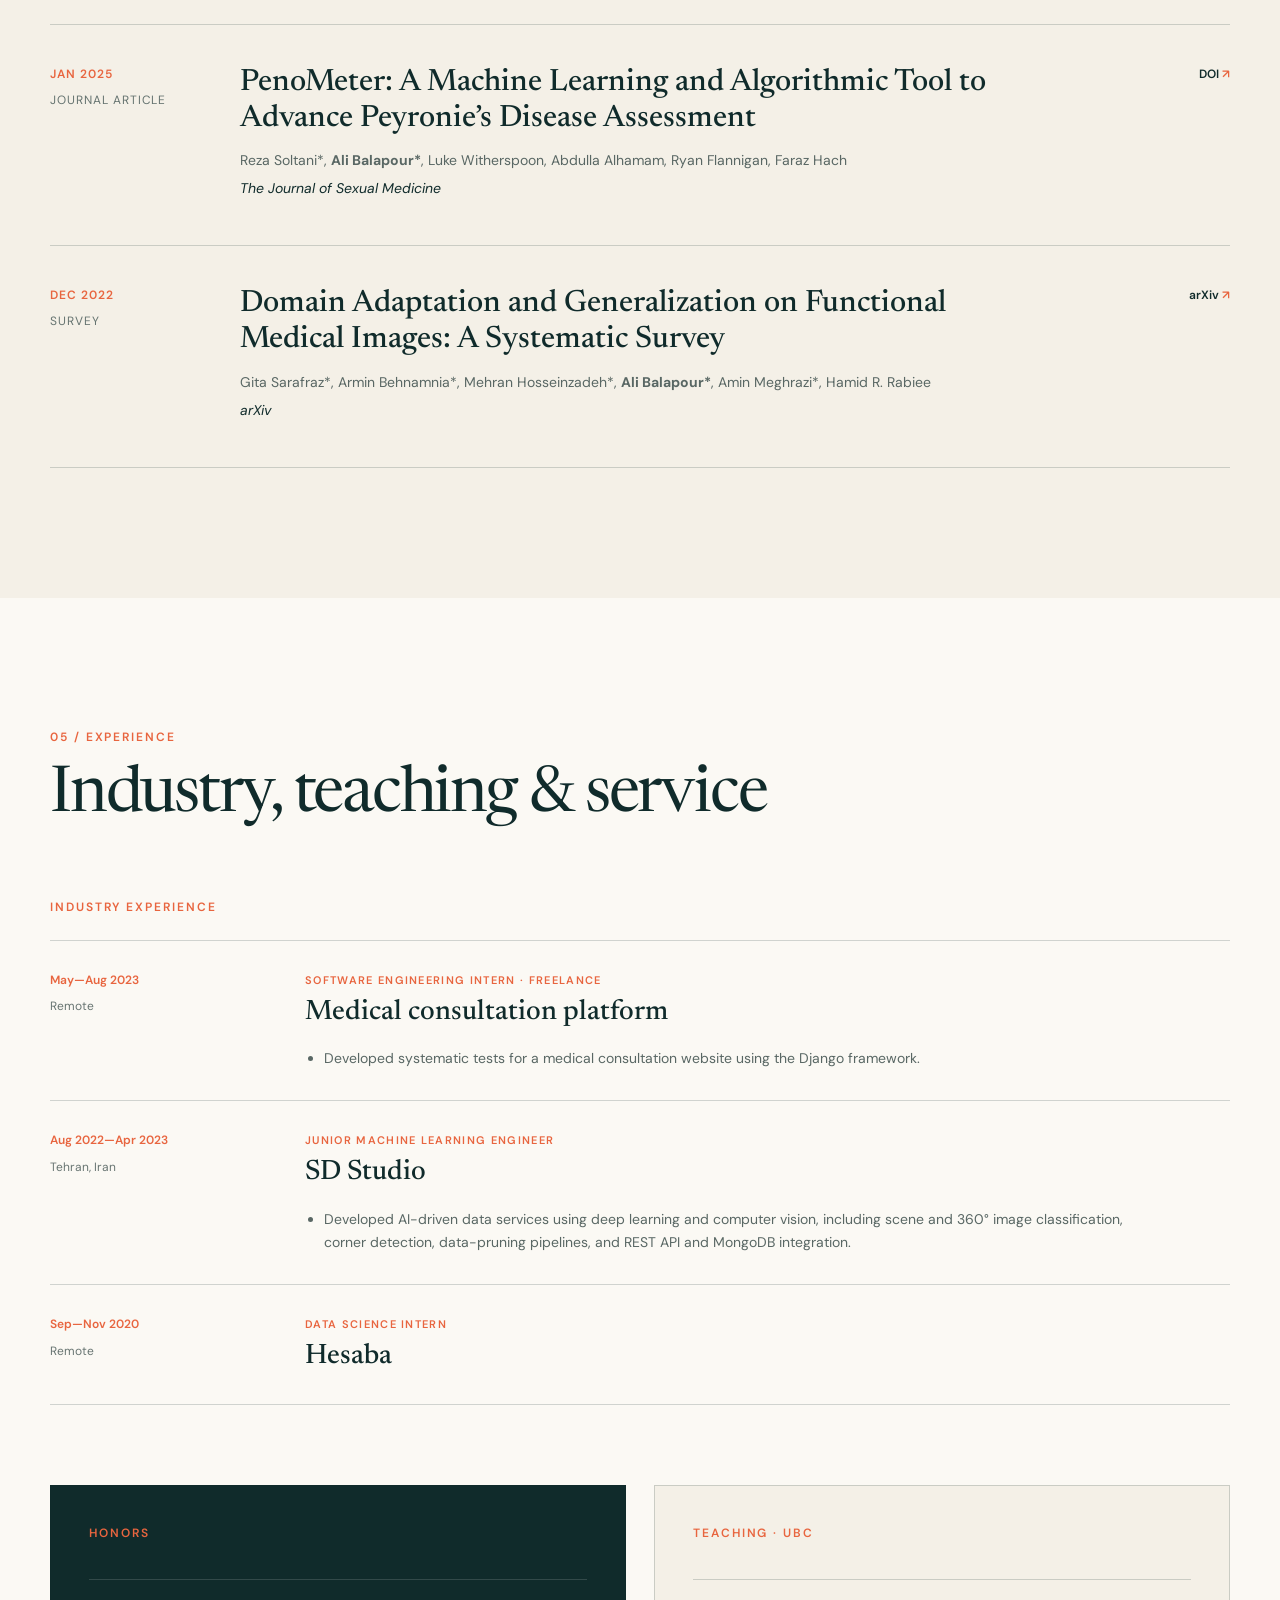
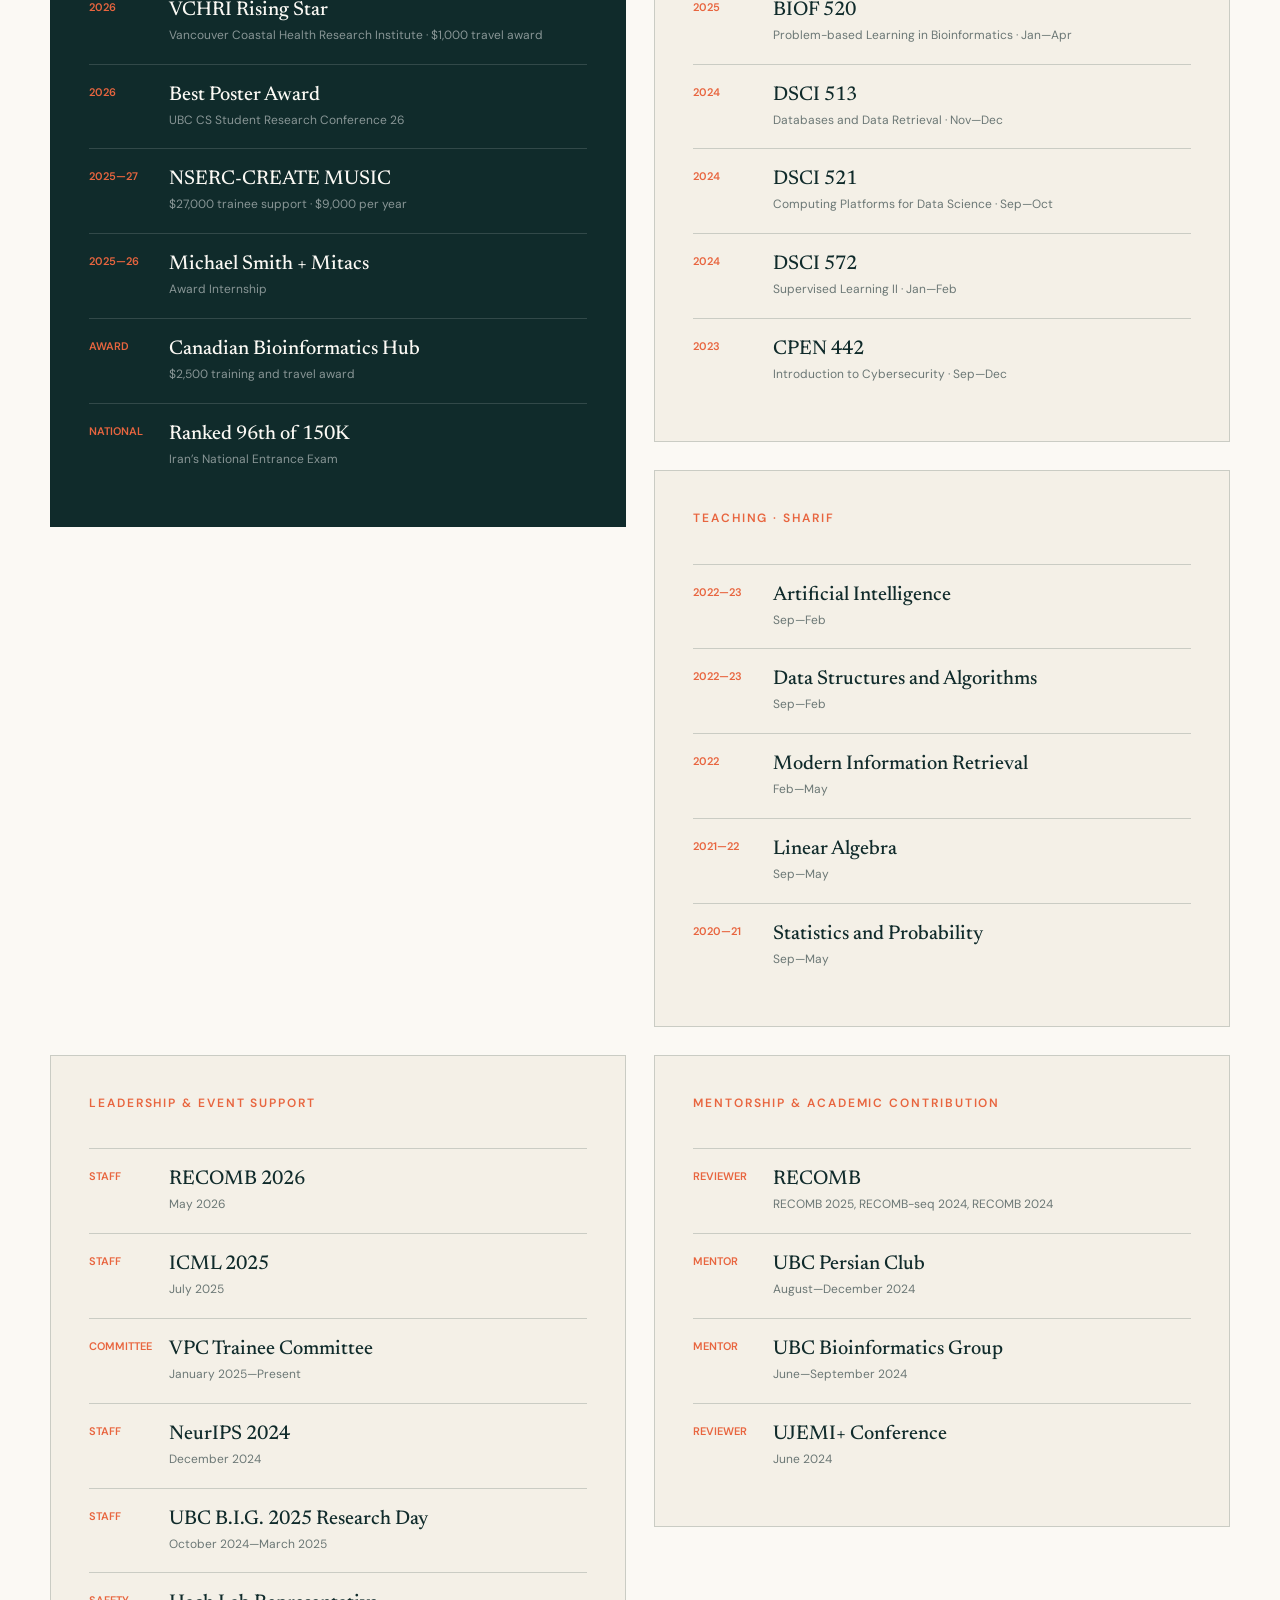
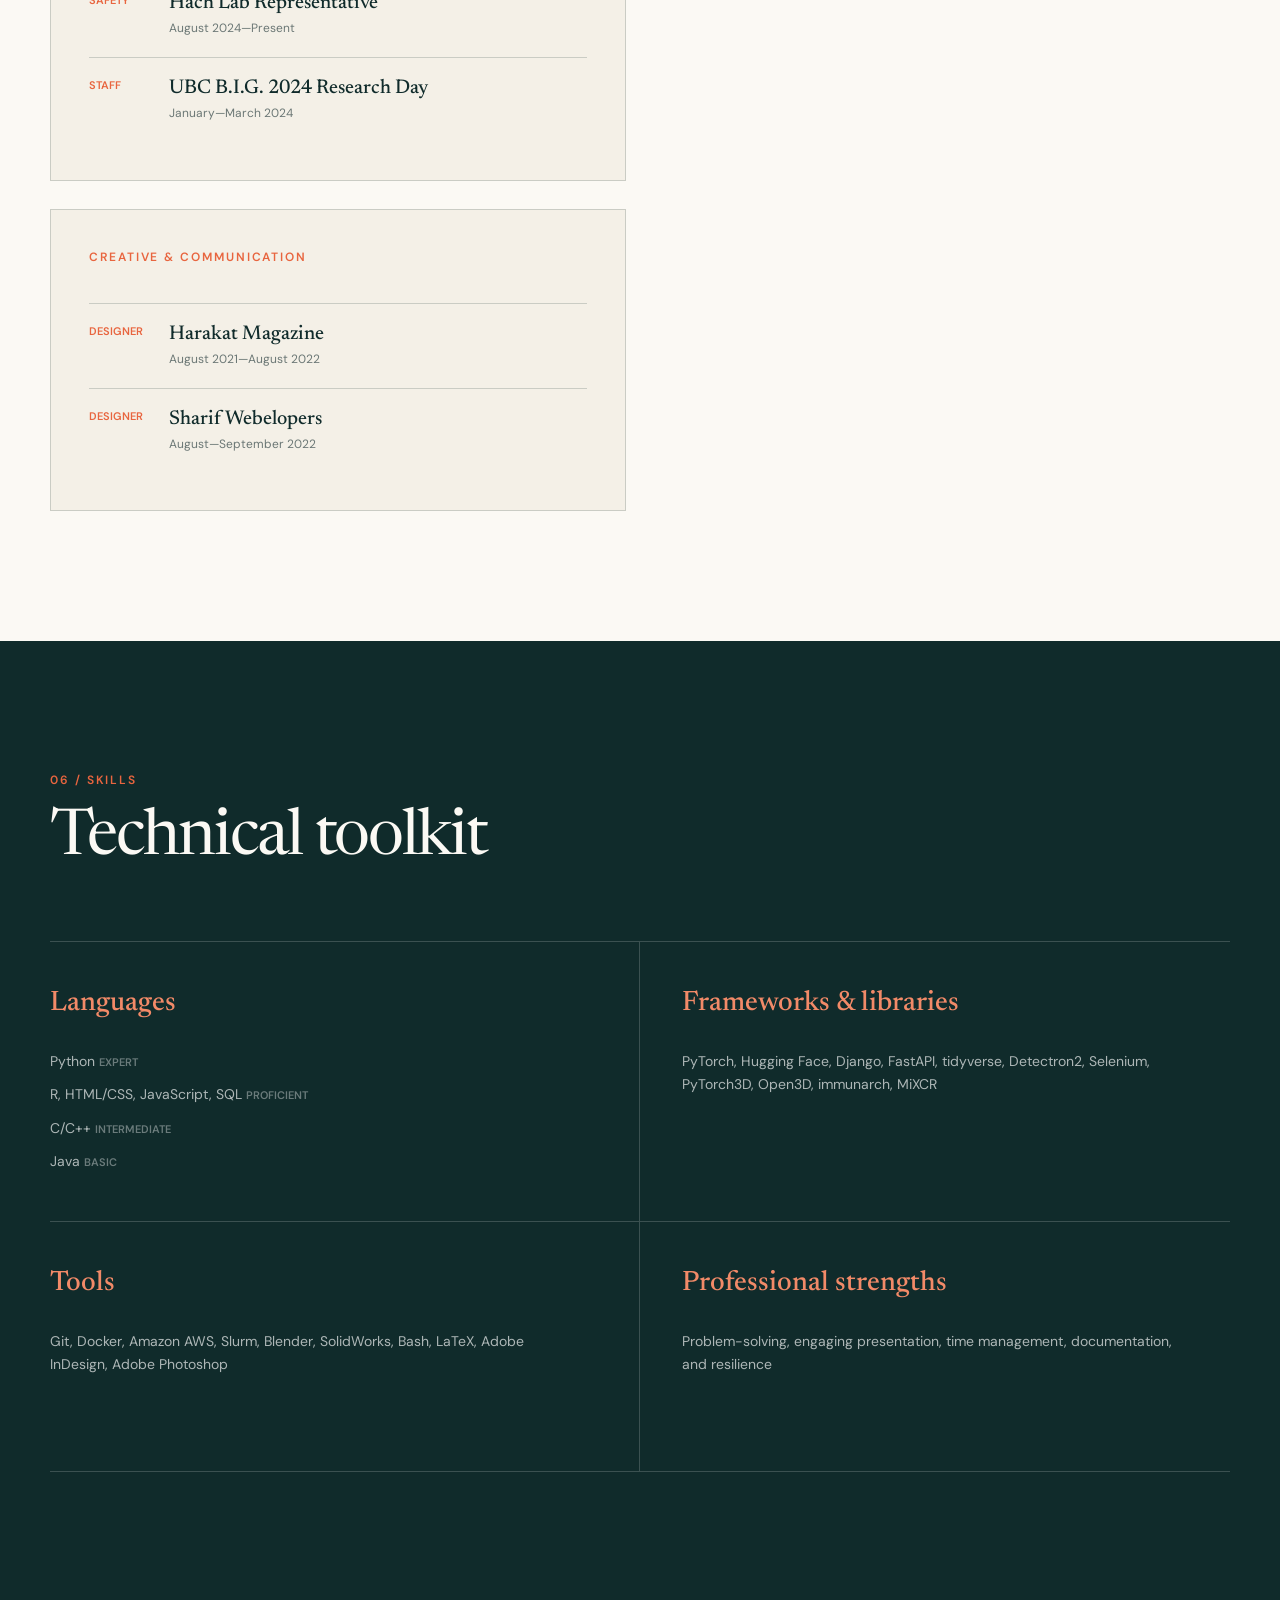
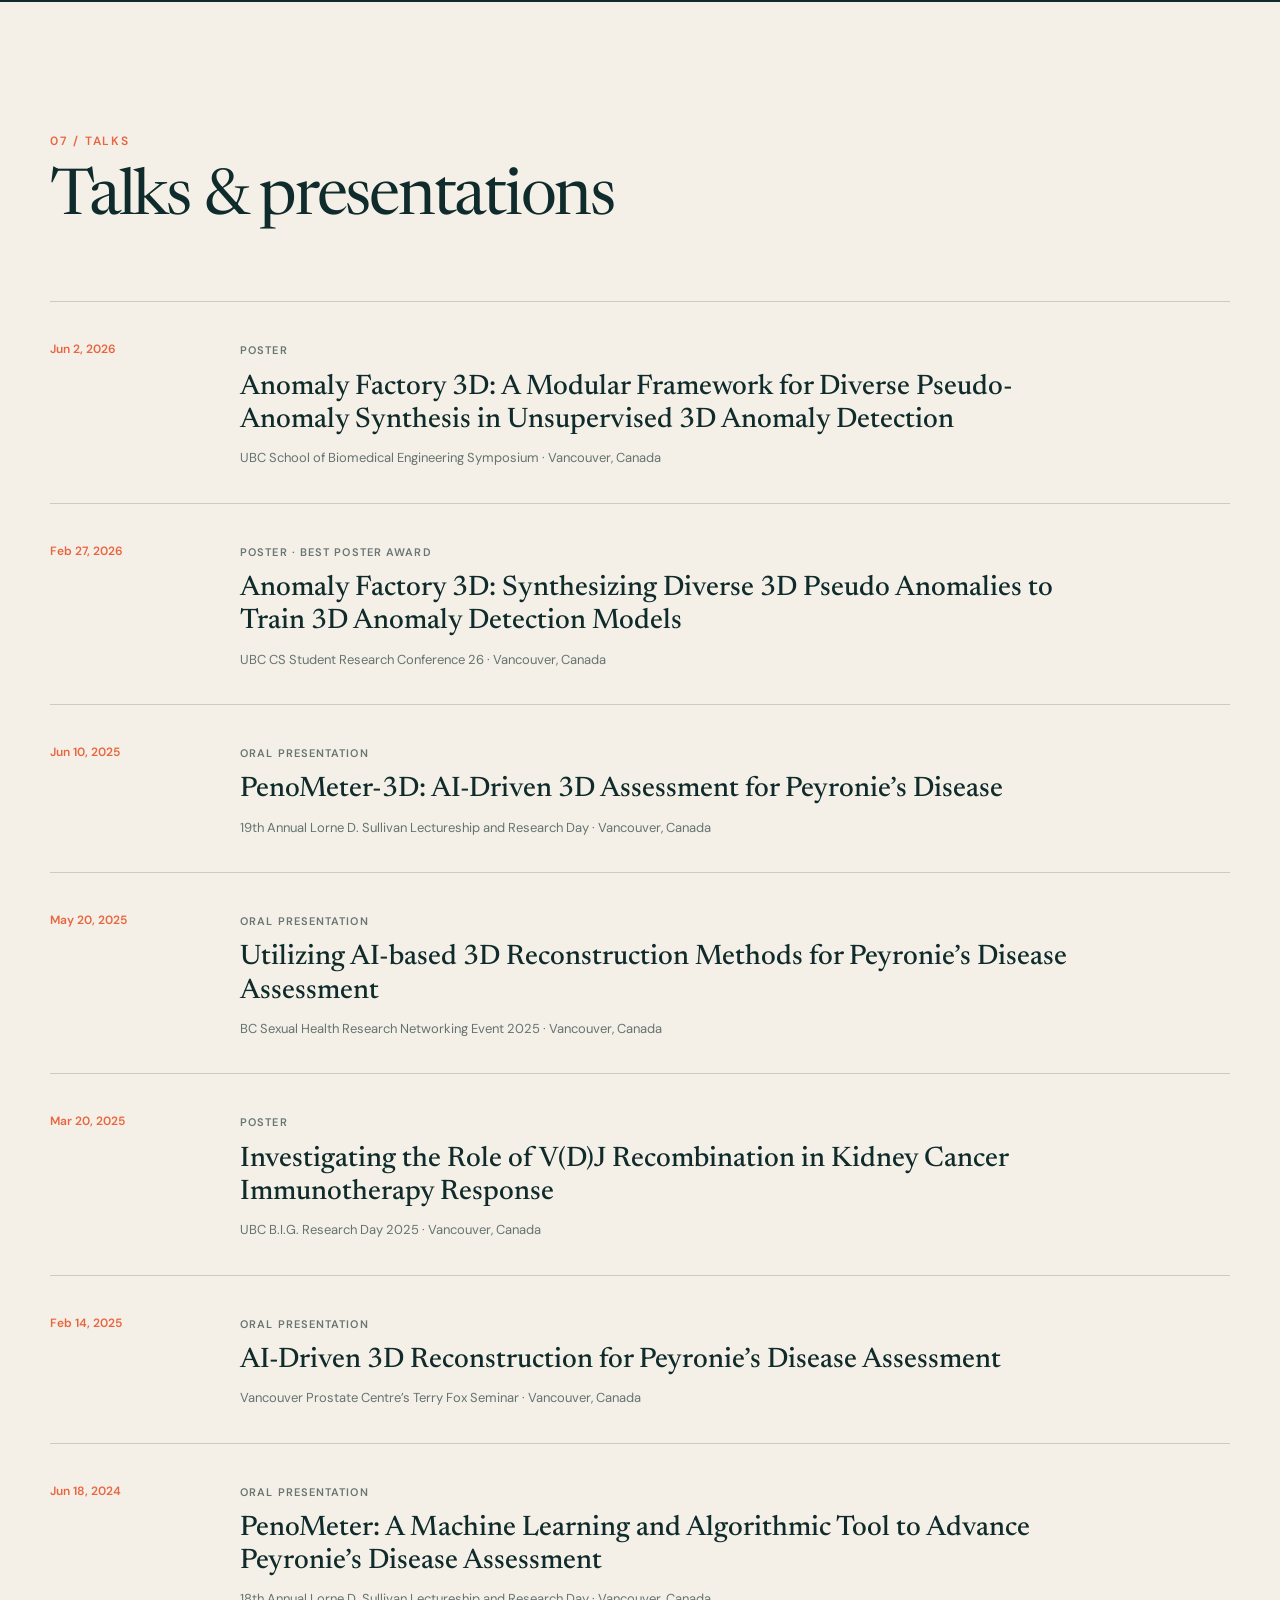
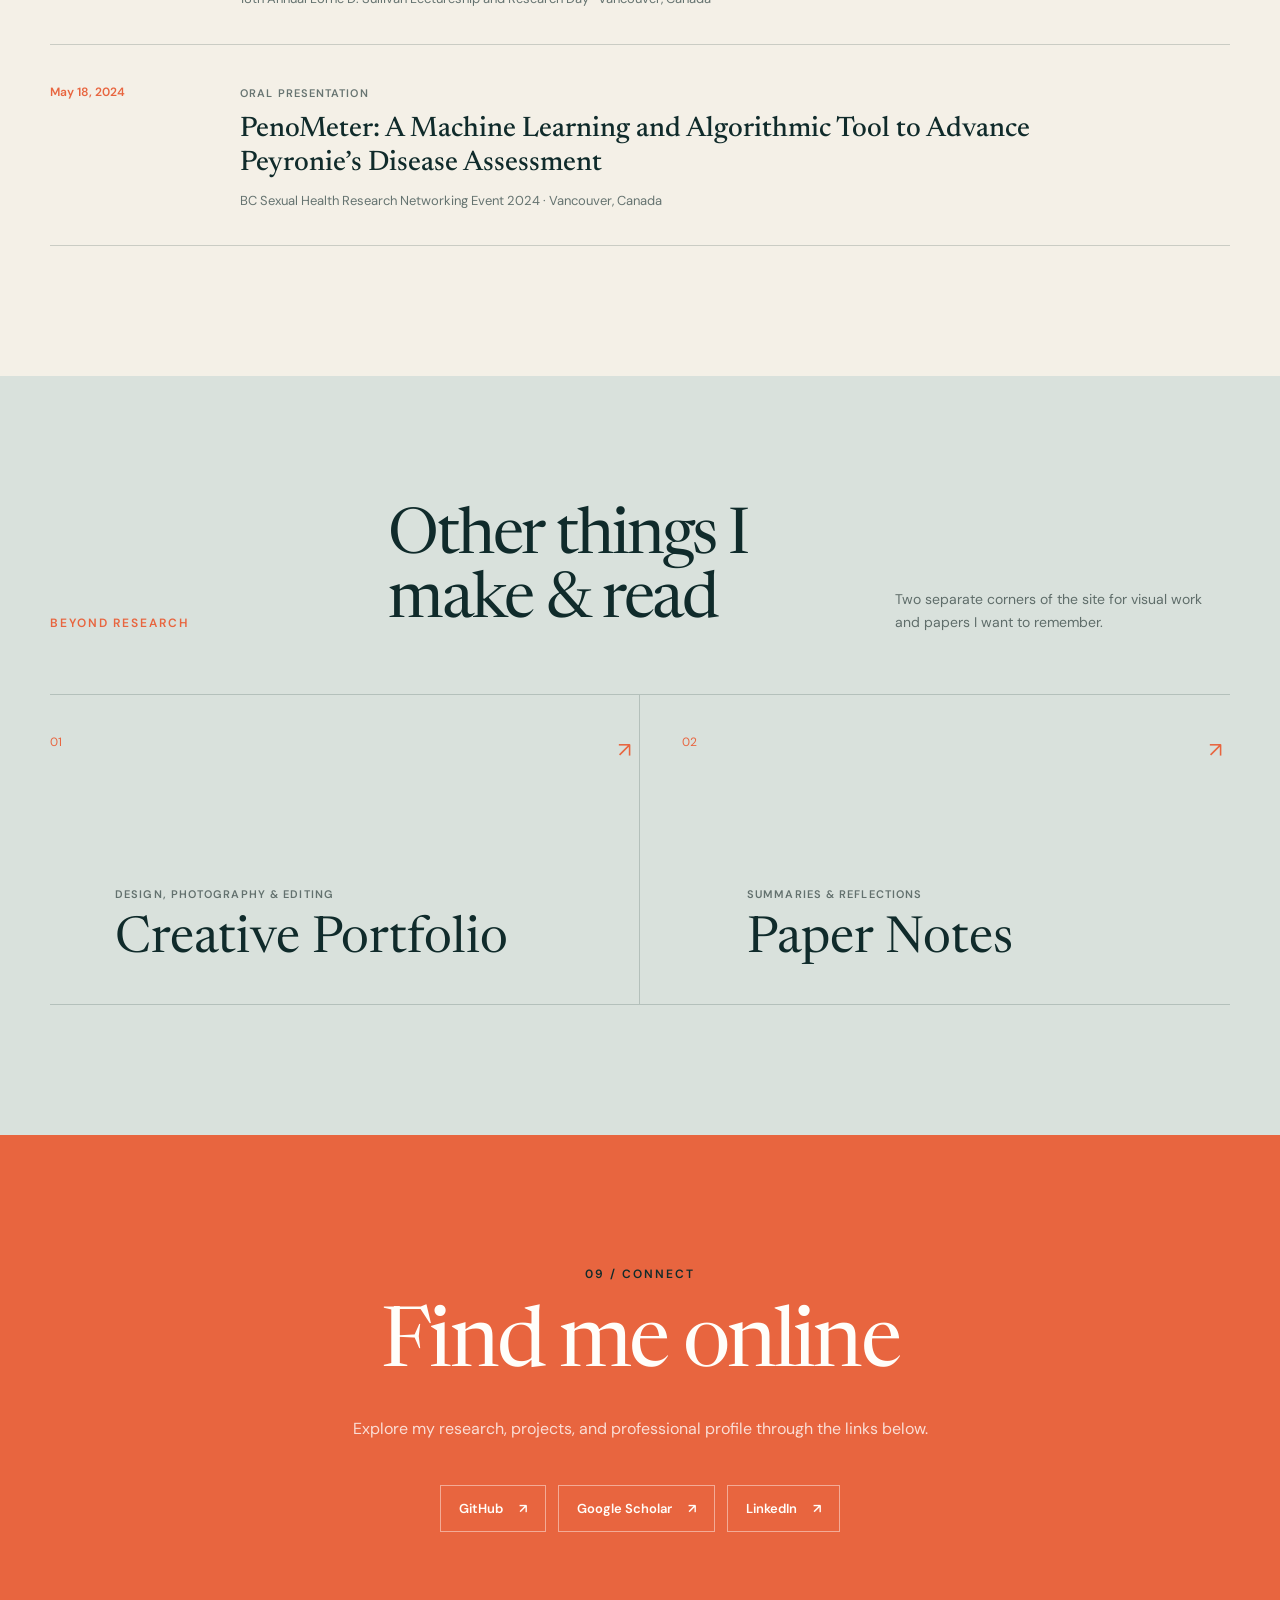
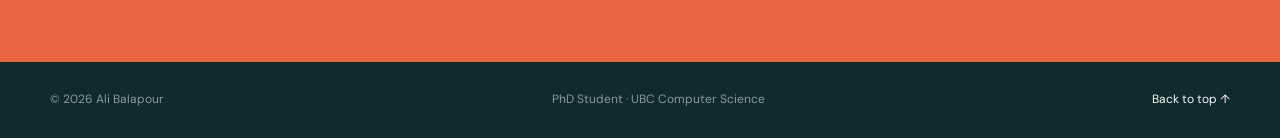
==== commit 2b2d9ba7: "update: update based on CV + add portofolio + paper notes" ====
--- a/index.html
+++ b/index.html
@@ -11,7 +11,7 @@
   <meta property="og:type" content="website">
   <link rel="preconnect" href="https://fonts.googleapis.com">
   <link rel="preconnect" href="https://fonts.gstatic.com" crossorigin>
-  <link href="https://fonts.googleapis.com/css2?family=DM+Sans:wght@400;500;600&family=Newsreader:opsz,wght@6..72,400;6..72,500;6..72,600&display=swap" rel="stylesheet">
+  <link href="https://fonts.googleapis.com/css2?family=DM+Sans:wght@400;500;600&amp;family=Newsreader:opsz,wght@6..72,400;6..72,500;6..72,600&amp;display=swap" rel="stylesheet">
   <link rel="stylesheet" href="assets/css/site.css">
   <script src="assets/js/site.js" defer></script>
 </head>
@@ -30,10 +30,10 @@
       </button>
       <nav id="primary-nav" class="primary-nav" aria-label="Primary" data-nav>
         <a href="#about">About</a>
-        <a href="#work">Work</a>
+        <a href="#research">Research</a>
         <a href="#publications">Publications</a>
         <a href="#experience">Experience</a>
-        <a class="nav-cta" href="https://drive.google.com/file/d/1Gym3_Jk5zeFhWpyBeWrCRLhkaXOsLiTP/view?usp=sharing" target="_blank" rel="noopener">View CV <span aria-hidden="true">↗</span></a>
+        <a href="#presentations">Talks</a>
       </nav>
     </div>
   </header>
@@ -46,10 +46,10 @@
           <p class="kicker reveal">University of British Columbia</p>
           <h1 class="reveal reveal-delay-1">Ali Balapour</h1>
           <p class="hero-role reveal reveal-delay-2">PhD Student in Computer Science</p>
-          <p class="hero-intro reveal reveal-delay-2">My research interests include medical AI, 3D computer vision, medical image analysis, and computational biology.</p>
+          <p class="hero-intro reveal reveal-delay-2">I solve complex problems at the intersection of AI and healthcare, with a focus on medical image analysis, 3D computer vision, and computational biology.</p>
           <div class="hero-actions reveal reveal-delay-3">
             <a class="button button-primary" href="#publications">Explore my research <span aria-hidden="true">↓</span></a>
-            <a class="text-link" href="https://scholar.google.com/citations?user=olk8Xe4AAAAJ&hl=en" target="_blank" rel="noopener">Google Scholar <span aria-hidden="true">↗</span></a>
+            <a class="text-link" href="https://scholar.google.com/citations?user=olk8Xe4AAAAJ&amp;hl=en" target="_blank" rel="noopener">Google Scholar <span aria-hidden="true">↗</span></a>
           </div>
         </div>
 
@@ -82,28 +82,32 @@
           <h2>About me</h2>
         </div>
         <div class="about-copy">
-        <p class="large-copy">I am a PhD student in Computer Science at UBC, working on AI methods for healthcare.</p>
-          <p>My background combines computer vision, deep learning, and bioinformatics, alongside ongoing collaborations in medical image analysis and translational health research. I also enjoy mentoring students and supporting academic communities through teaching and reviewing.</p>
+          <p class="large-copy">I am a Ph.D. student in Computer Science at UBC, passionate about solving complex problems at the intersection of AI and healthcare.</p>
+          <p>I have experience across deep learning, computer vision, and bioinformatics, with a strong focus on AI-driven medical research. I am a published researcher actively involved in leadership, mentorship, teaching, and scientific presentations.</p>
           <div class="education-list">
             <article>
-              <span class="year">Current</span>
+              <span class="year">2025—Present</span>
               <div>
                 <h3>Ph.D. in Computer Science</h3>
-                <p>University of British Columbia</p>
+                <p>University of British Columbia · Vancouver, Canada</p>
               </div>
             </article>
             <article>
               <span class="year">2023—25</span>
               <div>
                 <h3>M.Sc. in Bioinformatics</h3>
-                <p>University of British Columbia</p>
+                <p>University of British Columbia · Vancouver, Canada · GPA: 92 / 100</p>
+                <p><strong>Thesis:</strong> AI-Driven 3D Assessment for Peyronie’s Disease</p>
+                <p><strong>Selected courses:</strong> 3D Computer Vision with Deep Learning; Machine Learning and Data Mining; Structured Deep Learning</p>
               </div>
             </article>
             <article>
               <span class="year">2018—23</span>
               <div>
                 <h3>B.Sc. in Computer Engineering</h3>
-                <p>Sharif University of Technology</p>
+                <p>Sharif University of Technology · Tehran, Iran · GPA: 17.98 / 20</p>
+                <p><strong>Thesis:</strong> A Review of Domain Adaptation Methods on Brain EEG Signals</p>
+                <p><strong>Selected courses:</strong> Information Retrieval; Machine Learning; Linear Algebra; Probability and Statistics</p>
               </div>
             </article>
           </div>
@@ -111,11 +115,65 @@
       </div>
     </section>
 
-    <section id="work" class="section section-ink">
+    <section id="research" class="section section-paper">
       <div class="shell">
         <div class="section-title-row">
           <div>
-            <p class="section-index">02 / Selected work</p>
+            <p class="section-index">02 / Research</p>
+            <h2>Research experience</h2>
+          </div>
+        </div>
+
+        <div class="timeline-list">
+          <article class="timeline-entry">
+            <div class="timeline-meta">
+              <span>Sep 2023—Present</span>
+              <span>Vancouver, Canada</span>
+            </div>
+            <div class="timeline-content">
+              <p class="timeline-type">Graduate Research Assistant</p>
+              <h3>Vancouver Prostate Centre · Hach Lab</h3>
+              <ul>
+                <li>Implementing and deploying deep learning models for medical image analysis and 3D reconstruction.</li>
+                <li>Analyzing V(D)J recombination data in cancer patients undergoing immunotherapy to classify response types.</li>
+              </ul>
+            </div>
+          </article>
+          <article class="timeline-entry">
+            <div class="timeline-meta">
+              <span>Apr 2022—Feb 2023</span>
+              <span>Tehran, Iran</span>
+            </div>
+            <div class="timeline-content">
+              <p class="timeline-type">Undergraduate Research Assistant</p>
+              <h3>Data Science and Machine Learning Lab</h3>
+              <ul>
+                <li>Worked on domain adaptation and generalization techniques for functional medical brain images.</li>
+              </ul>
+            </div>
+          </article>
+          <article class="timeline-entry">
+            <div class="timeline-meta">
+              <span>Sep 2021—Mar 2022</span>
+              <span>Remote</span>
+            </div>
+            <div class="timeline-content">
+              <p class="timeline-type">Undergraduate Research Assistant</p>
+              <h3>Robust and Interpretable Machine Learning Lab</h3>
+              <ul>
+                <li>Developed self-supervised learning methods using vision transformers for subtype classification of histopathology patches.</li>
+              </ul>
+            </div>
+          </article>
+        </div>
+      </div>
+    </section>
+
+    <section id="work" class="section section-ink">
+      <div class="shell">
+        <div class="section-title-row">
+          <div>
+            <p class="section-index">03 / Selected work</p>
             <h2>Open-source projects</h2>
           </div>
           <a class="text-link text-link-light" href="https://github.com/alibalapour" target="_blank" rel="noopener">All repositories <span aria-hidden="true">↗</span></a>
@@ -175,7 +233,7 @@
       <div class="shell">
         <div class="section-title-row">
           <div>
-            <p class="section-index">03 / Publications</p>
+            <p class="section-index">04 / Publications</p>
             <h2>Selected research</h2>
           </div>
           <p class="title-aside">* Equal contribution</p>
@@ -184,7 +242,7 @@
         <div class="publication-list">
           <article class="publication">
             <div class="pub-meta">
-              <span>2025</span>
+              <span>Nov 2025</span>
               <span>Journal article</span>
             </div>
             <div class="pub-content">
@@ -196,7 +254,7 @@
           </article>
           <article class="publication">
             <div class="pub-meta">
-              <span>2025</span>
+              <span>Jan 2025</span>
               <span>Journal article</span>
             </div>
             <div class="pub-content">
@@ -208,7 +266,7 @@
           </article>
           <article class="publication">
             <div class="pub-meta">
-              <span>2022</span>
+              <span>Dec 2022</span>
               <span>Survey</span>
             </div>
             <div class="pub-content">
@@ -226,55 +284,235 @@
       <div class="shell">
         <div class="section-title-row">
           <div>
-            <p class="section-index">04 / Experience</p>
-            <h2>Teaching, service & recognition</h2>
+            <p class="section-index">05 / Experience</p>
+            <h2>Industry, teaching &amp; service</h2>
+          </div>
+        </div>
+
+        <div class="industry-block">
+          <p class="experience-label">Industry experience</p>
+          <div class="timeline-list timeline-compact">
+            <article class="timeline-entry">
+              <div class="timeline-meta">
+                <span>May—Aug 2023</span>
+                <span>Remote</span>
+              </div>
+              <div class="timeline-content">
+                <p class="timeline-type">Software Engineering Intern · Freelance</p>
+                <h3>Medical consultation platform</h3>
+                <ul>
+                  <li>Developed systematic tests for a medical consultation website using the Django framework.</li>
+                </ul>
+              </div>
+            </article>
+            <article class="timeline-entry">
+              <div class="timeline-meta">
+                <span>Aug 2022—Apr 2023</span>
+                <span>Tehran, Iran</span>
+              </div>
+              <div class="timeline-content">
+                <p class="timeline-type">Junior Machine Learning Engineer</p>
+                <h3>SD Studio</h3>
+                <ul>
+                  <li>Developed AI-driven data services using deep learning and computer vision, including scene and 360° image classification, corner detection, data-pruning pipelines, and REST API and MongoDB integration.</li>
+                </ul>
+              </div>
+            </article>
+            <article class="timeline-entry">
+              <div class="timeline-meta">
+                <span>Sep—Nov 2020</span>
+                <span>Remote</span>
+              </div>
+              <div class="timeline-content">
+                <p class="timeline-type">Data Science Intern</p>
+                <h3>Hesaba</h3>
+              </div>
+            </article>
           </div>
         </div>
 
         <div class="experience-grid">
           <article class="experience-card awards-card">
-            <span class="experience-label">Selected honors</span>
+            <span class="experience-label">Honors</span>
             <ul>
+              <li><span>2026</span><strong>VCHRI Rising Star</strong><small>Vancouver Coastal Health Research Institute · $1,000 travel award</small></li>
               <li><span>2026</span><strong>Best Poster Award</strong><small>UBC CS Student Research Conference 26</small></li>
-              <li><span>2025—27</span><strong>NSERC-CREATE MUSIC</strong><small>Trainee Support</small></li>
+              <li><span>2025—27</span><strong>NSERC-CREATE MUSIC</strong><small>$27,000 trainee support · $9,000 per year</small></li>
               <li><span>2025—26</span><strong>Michael Smith + Mitacs</strong><small>Award Internship</small></li>
-              <li><span>Award</span><strong>Canadian Bioinformatics Hub</strong><small>Training Award</small></li>
+              <li><span>Award</span><strong>Canadian Bioinformatics Hub</strong><small>$2,500 training and travel award</small></li>
               <li><span>National</span><strong>Ranked 96th of 150K</strong><small>Iran’s National Entrance Exam</small></li>
             </ul>
           </article>
 
           <article class="experience-card">
-            <span class="experience-label">Teaching assistant</span>
+            <span class="experience-label">Teaching · UBC</span>
             <ul>
-              <li><span>2025</span><strong>BIOF 520</strong><small>Problem-based Learning in Bioinformatics</small></li>
-              <li><span>2024</span><strong>DSCI 513</strong><small>Databases and Data Retrieval</small></li>
-              <li><span>2024</span><strong>DSCI 521</strong><small>Computing Platforms for Data Science</small></li>
-              <li><span>2024</span><strong>DSCI 572</strong><small>Supervised Learning II</small></li>
-              <li><span>2023</span><strong>CPEN 442</strong><small>Introduction to Cybersecurity</small></li>
+              <li><span>2025</span><strong>BIOF 520</strong><small>Problem-based Learning in Bioinformatics · Jan—Apr</small></li>
+              <li><span>2024</span><strong>DSCI 513</strong><small>Databases and Data Retrieval · Nov—Dec</small></li>
+              <li><span>2024</span><strong>DSCI 521</strong><small>Computing Platforms for Data Science · Sep—Oct</small></li>
+              <li><span>2024</span><strong>DSCI 572</strong><small>Supervised Learning II · Jan—Feb</small></li>
+              <li><span>2023</span><strong>CPEN 442</strong><small>Introduction to Cybersecurity · Sep—Dec</small></li>
             </ul>
           </article>
 
+          <article class="experience-card">
+            <span class="experience-label">Teaching · Sharif</span>
+            <ul>
+              <li><span>2022—23</span><strong>Artificial Intelligence</strong><small>Sep—Feb</small></li>
+              <li><span>2022—23</span><strong>Data Structures and Algorithms</strong><small>Sep—Feb</small></li>
+              <li><span>2022</span><strong>Modern Information Retrieval</strong><small>Feb—May</small></li>
+              <li><span>2021—22</span><strong>Linear Algebra</strong><small>Sep—May</small></li>
+              <li><span>2020—21</span><strong>Statistics and Probability</strong><small>Sep—May</small></li>
+            </ul>
+          </article>
+
           <article class="experience-card service-card">
-            <span class="experience-label">Mentoring & service</span>
+            <span class="experience-label">Leadership &amp; event support</span>
             <ul>
-              <li><span>Mentor</span><strong>UBC Persian Club</strong><small>Mentorship Program</small></li>
-              <li><span>Mentor</span><strong>UBC Bioinformatics Group</strong><small>Mentorship Program</small></li>
-              <li><span>Reviewer</span><strong>RECOMB</strong><small>2024, RECOMB-seq 2024, RECOMB 2025</small></li>
-              <li><span>Reviewer</span><strong>UJEMI+ Conference</strong><small>2024</small></li>
+              <li><span>Staff</span><strong>RECOMB 2026</strong><small>May 2026</small></li>
+              <li><span>Staff</span><strong>ICML 2025</strong><small>July 2025</small></li>
+              <li><span>Committee</span><strong>VPC Trainee Committee</strong><small>January 2025—Present</small></li>
+              <li><span>Staff</span><strong>NeurIPS 2024</strong><small>December 2024</small></li>
+              <li><span>Staff</span><strong>UBC B.I.G. 2025 Research Day</strong><small>October 2024—March 2025</small></li>
+              <li><span>Safety</span><strong>Hach Lab Representative</strong><small>August 2024—Present</small></li>
+              <li><span>Staff</span><strong>UBC B.I.G. 2024 Research Day</strong><small>January—March 2024</small></li>
             </ul>
           </article>
+
+          <article class="experience-card service-card">
+            <span class="experience-label">Mentorship &amp; academic contribution</span>
+            <ul>
+              <li><span>Reviewer</span><strong>RECOMB</strong><small>RECOMB 2025, RECOMB-seq 2024, RECOMB 2024</small></li>
+              <li><span>Mentor</span><strong>UBC Persian Club</strong><small>August—December 2024</small></li>
+              <li><span>Mentor</span><strong>UBC Bioinformatics Group</strong><small>June—September 2024</small></li>
+              <li><span>Reviewer</span><strong>UJEMI+ Conference</strong><small>June 2024</small></li>
+            </ul>
+          </article>
+
+          <article class="experience-card service-card">
+            <span class="experience-label">Creative &amp; communication</span>
+            <ul>
+              <li><span>Designer</span><strong>Harakat Magazine</strong><small>August 2021—August 2022</small></li>
+              <li><span>Designer</span><strong>Sharif Webelopers</strong><small>August—September 2022</small></li>
+            </ul>
+          </article>
+        </div>
+      </div>
+    </section>
+
+    <section id="skills" class="section section-ink">
+      <div class="shell">
+        <div class="section-title-row">
+          <div>
+            <p class="section-index">06 / Skills</p>
+            <h2>Technical toolkit</h2>
+          </div>
+        </div>
+        <div class="skills-grid">
+          <article>
+            <h3>Languages</h3>
+            <p>Python <span>Expert</span></p>
+            <p>R, HTML/CSS, JavaScript, SQL <span>Proficient</span></p>
+            <p>C/C++ <span>Intermediate</span></p>
+            <p>Java <span>Basic</span></p>
+          </article>
+          <article>
+            <h3>Frameworks &amp; libraries</h3>
+            <p>PyTorch, Hugging Face, Django, FastAPI, tidyverse, Detectron2, Selenium, PyTorch3D, Open3D, immunarch, MiXCR</p>
+          </article>
+          <article>
+            <h3>Tools</h3>
+            <p>Git, Docker, Amazon AWS, Slurm, Blender, SolidWorks, Bash, LaTeX, Adobe InDesign, Adobe Photoshop</p>
+          </article>
+          <article>
+            <h3>Professional strengths</h3>
+            <p>Problem-solving, engaging presentation, time management, documentation, and resilience</p>
+          </article>
+        </div>
+      </div>
+    </section>
+
+    <section id="presentations" class="section section-paper">
+      <div class="shell">
+        <div class="section-title-row">
+          <div>
+            <p class="section-index">07 / Talks</p>
+            <h2>Talks &amp; presentations</h2>
+          </div>
+        </div>
+        <div class="presentation-list">
+          <article>
+            <time datetime="2026-06-02">Jun 2, 2026</time>
+            <div><span>Poster</span><h3>Anomaly Factory 3D: A Modular Framework for Diverse Pseudo-Anomaly Synthesis in Unsupervised 3D Anomaly Detection</h3><p>UBC School of Biomedical Engineering Symposium · Vancouver, Canada</p></div>
+          </article>
+          <article>
+            <time datetime="2026-02-27">Feb 27, 2026</time>
+            <div><span>Poster · Best Poster Award</span><h3>Anomaly Factory 3D: Synthesizing Diverse 3D Pseudo Anomalies to Train 3D Anomaly Detection Models</h3><p>UBC CS Student Research Conference 26 · Vancouver, Canada</p></div>
+          </article>
+          <article>
+            <time datetime="2025-06-10">Jun 10, 2025</time>
+            <div><span>Oral presentation</span><h3>PenoMeter-3D: AI-Driven 3D Assessment for Peyronie’s Disease</h3><p>19th Annual Lorne D. Sullivan Lectureship and Research Day · Vancouver, Canada</p></div>
+          </article>
+          <article>
+            <time datetime="2025-05-20">May 20, 2025</time>
+            <div><span>Oral presentation</span><h3>Utilizing AI-based 3D Reconstruction Methods for Peyronie’s Disease Assessment</h3><p>BC Sexual Health Research Networking Event 2025 · Vancouver, Canada</p></div>
+          </article>
+          <article>
+            <time datetime="2025-03-20">Mar 20, 2025</time>
+            <div><span>Poster</span><h3>Investigating the Role of V(D)J Recombination in Kidney Cancer Immunotherapy Response</h3><p>UBC B.I.G. Research Day 2025 · Vancouver, Canada</p></div>
+          </article>
+          <article>
+            <time datetime="2025-02-14">Feb 14, 2025</time>
+            <div><span>Oral presentation</span><h3>AI-Driven 3D Reconstruction for Peyronie’s Disease Assessment</h3><p>Vancouver Prostate Centre’s Terry Fox Seminar · Vancouver, Canada</p></div>
+          </article>
+          <article>
+            <time datetime="2024-06-18">Jun 18, 2024</time>
+            <div><span>Oral presentation</span><h3>PenoMeter: A Machine Learning and Algorithmic Tool to Advance Peyronie’s Disease Assessment</h3><p>18th Annual Lorne D. Sullivan Lectureship and Research Day · Vancouver, Canada</p></div>
+          </article>
+          <article>
+            <time datetime="2024-05-18">May 18, 2024</time>
+            <div><span>Oral presentation</span><h3>PenoMeter: A Machine Learning and Algorithmic Tool to Advance Peyronie’s Disease Assessment</h3><p>BC Sexual Health Research Networking Event 2024 · Vancouver, Canada</p></div>
+          </article>
+        </div>
+      </div>
+    </section>
+
+    <section class="section side-projects-section">
+      <div class="shell">
+        <div class="side-projects-heading">
+          <p class="section-index">Beyond research</p>
+          <h2>Other things I make &amp; read</h2>
+          <p>Two separate corners of the site for visual work and papers I want to remember.</p>
+        </div>
+        <div class="side-projects-grid">
+          <a class="side-project-link side-project-creative" href="portfolio/">
+            <span class="side-project-number">01</span>
+            <div>
+              <p>Design, photography &amp; editing</p>
+              <h3>Creative Portfolio</h3>
+            </div>
+            <span class="side-project-arrow" aria-hidden="true">↗</span>
+          </a>
+          <a class="side-project-link side-project-notes" href="paper-notes/">
+            <span class="side-project-number">02</span>
+            <div>
+              <p>Summaries &amp; reflections</p>
+              <h3>Paper Notes</h3>
+            </div>
+            <span class="side-project-arrow" aria-hidden="true">↗</span>
+          </a>
         </div>
       </div>
     </section>
 
     <section class="contact-section">
       <div class="shell contact-inner">
-        <p class="section-index">05 / Connect</p>
-        <h2>Get in touch</h2>
-        <p>You can find my work and contact information through the links below.</p>
+        <p class="section-index">09 / Connect</p>
+        <h2>Find me online</h2>
+        <p>Explore my research, projects, and professional profile through the links below.</p>
         <div class="contact-links">
           <a href="https://github.com/alibalapour" target="_blank" rel="noopener">GitHub <span>↗</span></a>
-          <a href="https://scholar.google.com/citations?user=olk8Xe4AAAAJ&hl=en" target="_blank" rel="noopener">Google Scholar <span>↗</span></a>
+          <a href="https://scholar.google.com/citations?user=olk8Xe4AAAAJ&amp;hl=en" target="_blank" rel="noopener">Google Scholar <span>↗</span></a>
           <a href="https://www.linkedin.com/in/alibalapour/" target="_blank" rel="noopener">LinkedIn <span>↗</span></a>
         </div>
       </div>
--- a/assets/css/site.css
+++ b/assets/css/site.css
@@ -98,7 +98,7 @@
   font-size: 14px;
   font-style: italic;
 }
-.primary-nav { display: flex; align-items: center; gap: 30px; }
+.primary-nav { display: flex; align-items: center; gap: 22px; }
 .primary-nav a {
   color: rgba(255,255,255,.72);
   font-size: 14px;
@@ -322,7 +322,7 @@
 .education-list { margin-top: 65px; border-top: 1px solid var(--line); }
 .education-list article {
   display: grid;
-  grid-template-columns: 90px 1fr;
+  grid-template-columns: 112px 1fr;
   gap: 24px;
   padding: 24px 0;
   border-bottom: 1px solid var(--line);
@@ -330,10 +330,34 @@
 .education-list .year { padding-top: 4px; color: var(--orange); font-size: 12px; font-weight: 600; }
 .education-list h3 { margin: 0; font-family: var(--serif); font-size: 24px; font-weight: 500; }
 .education-list p { margin: 2px 0 0; color: #64716f; font-size: 14px; }
+.education-list p + p { margin-top: 8px; }
+.education-list p strong { color: var(--ink); font-weight: 600; }
 .section-title-row { display: flex; align-items: end; justify-content: space-between; gap: 40px; margin-bottom: 70px; }
 .section-title-row h2 { margin-top: 16px; }
 .text-link-light { color: var(--cream); }
 .title-aside { margin: 0; color: #707c79; font-size: 13px; }
+
+.timeline-list { border-top: 1px solid var(--line); }
+.timeline-entry {
+  display: grid;
+  grid-template-columns: 210px 1fr;
+  gap: 45px;
+  padding: 38px 0;
+  border-bottom: 1px solid var(--line);
+}
+.timeline-meta { display: flex; flex-direction: column; gap: 7px; color: #687572; font-size: 12px; }
+.timeline-meta span:first-child { color: var(--orange); font-weight: 600; }
+.timeline-type {
+  margin: 0 0 7px;
+  color: var(--orange);
+  font-size: 11px;
+  font-weight: 600;
+  letter-spacing: .12em;
+  text-transform: uppercase;
+}
+.timeline-content h3 { margin: 0; font-family: var(--serif); font-size: 28px; font-weight: 500; line-height: 1.2; }
+.timeline-content ul { max-width: 820px; margin: 18px 0 0; padding-left: 19px; color: #596764; font-size: 14px; }
+.timeline-content li + li { margin-top: 8px; }
 
 .project-grid { display: grid; grid-template-columns: repeat(2, 1fr); border-top: 1px solid rgba(255,255,255,.18); }
 .project-card {
@@ -391,7 +415,10 @@
 .pub-link { justify-self: end; color: var(--ink); font-size: 12px; font-weight: 600; text-decoration: none; }
 .pub-link span { color: var(--orange); }
 
-.experience-grid { display: grid; grid-template-columns: repeat(2, 1fr); gap: 28px; }
+.industry-block { margin-bottom: 80px; }
+.industry-block > .experience-label { margin-bottom: 22px; }
+.timeline-compact .timeline-entry { padding: 30px 0; }
+.experience-grid { display: grid; grid-template-columns: repeat(2, 1fr); align-items: start; gap: 28px; }
 .experience-card { padding: 38px; border: 1px solid var(--line); background: var(--paper); }
 .awards-card { grid-row: span 2; background: var(--ink); color: var(--cream); }
 .experience-label { display: block; margin-bottom: 35px; color: var(--orange); }
@@ -408,12 +435,80 @@
 .experience-card small { margin-top: 4px; color: #6b7775; font-size: 12px; }
 .awards-card small { color: rgba(255,255,255,.5); }
 
+.skills-grid { display: grid; grid-template-columns: repeat(2, 1fr); border-top: 1px solid rgba(255,255,255,.18); }
+.skills-grid article {
+  min-height: 250px;
+  padding: 38px 42px 38px 0;
+  border-bottom: 1px solid rgba(255,255,255,.18);
+}
+.skills-grid article:nth-child(odd) { border-right: 1px solid rgba(255,255,255,.18); }
+.skills-grid article:nth-child(even) { padding-left: 42px; }
+.skills-grid h3 { margin: 0 0 24px; color: var(--orange-light); font-family: var(--serif); font-size: 28px; font-weight: 500; }
+.skills-grid p { max-width: 500px; margin: 10px 0; color: rgba(255,255,255,.66); font-size: 14px; }
+.skills-grid p span { color: rgba(255,255,255,.38); font-size: 11px; font-weight: 600; text-transform: uppercase; }
+
+.presentation-list { border-top: 1px solid var(--line); }
+.presentation-list article {
+  display: grid;
+  grid-template-columns: 150px 1fr;
+  gap: 40px;
+  padding: 34px 0;
+  border-bottom: 1px solid var(--line);
+}
+.presentation-list time { padding-top: 4px; color: var(--orange); font-size: 12px; font-weight: 600; }
+.presentation-list span { color: #687572; font-size: 11px; font-weight: 600; letter-spacing: .1em; text-transform: uppercase; }
+.presentation-list h3 { max-width: 850px; margin: 8px 0 10px; font-family: var(--serif); font-size: clamp(23px, 2.2vw, 31px); font-weight: 500; line-height: 1.18; }
+.presentation-list p { margin: 0; color: #657370; font-size: 13px; }
+
+.side-projects-section { background: #d9e1dc; }
+.side-projects-heading {
+  display: grid;
+  grid-template-columns: .7fr 1.1fr .8fr;
+  gap: 45px;
+  align-items: end;
+  margin-bottom: 60px;
+}
+.side-projects-heading h2 {
+  margin: 0;
+  font-size: clamp(42px, 5vw, 70px);
+}
+.side-projects-heading > p:last-child { margin: 0; color: #5f6d6a; font-size: 14px; }
+.side-projects-grid { display: grid; grid-template-columns: repeat(2, 1fr); border-top: 1px solid var(--line); }
+.side-project-link {
+  position: relative;
+  display: grid;
+  min-height: 310px;
+  grid-template-columns: 45px 1fr;
+  gap: 20px;
+  align-items: end;
+  padding: 38px 55px 38px 0;
+  border-bottom: 1px solid var(--line);
+  text-decoration: none;
+  transition: background-color 220ms ease, padding 220ms ease;
+}
+.side-project-link:first-child { border-right: 1px solid var(--line); }
+.side-project-link:last-child { padding-left: 42px; }
+.side-project-link:hover { background: rgba(255,255,255,.3); }
+.side-project-link:first-child:hover { padding-left: 18px; }
+.side-project-number { align-self: start; color: var(--orange); font-size: 12px; }
+.side-project-link p { margin: 0 0 12px; color: #63716e; font-size: 11px; font-weight: 600; letter-spacing: .1em; text-transform: uppercase; }
+.side-project-link h3 { margin: 0; font-family: var(--serif); font-size: clamp(34px, 4vw, 51px); font-weight: 400; line-height: 1; }
+.side-project-arrow {
+  position: absolute;
+  top: 38px;
+  right: 8px;
+  color: var(--orange);
+  font-size: 21px;
+  transition: transform 180ms ease;
+}
+.side-project-link:hover .side-project-arrow { transform: translate(4px, -4px); }
+
 .contact-section { padding-block: 130px; background: var(--orange); color: var(--white); text-align: center; }
 .contact-section .section-index { color: var(--ink); }
 .contact-inner { display: flex; flex-direction: column; align-items: center; }
 .contact-section h2 { max-width: 820px; font-size: clamp(52px, 6.5vw, 90px); }
 .contact-section > .shell > p:not(.section-index) { max-width: 590px; margin: 28px auto 0; color: rgba(255,255,255,.78); }
-.contact-links { display: flex; gap: 12px; margin-top: 42px; }
+.contact-links { display: flex; flex-wrap: wrap; justify-content: center; gap: 12px; margin-top: 42px; }
 .contact-links a {
   display: inline-flex;
   gap: 16px;
@@ -441,6 +536,8 @@
 }
 
 @media (max-width: 960px) {
+  .primary-nav { gap: 14px; }
+  .primary-nav a { font-size: 12px; }
   .hero-grid { grid-template-columns: 1fr 340px; gap: 45px; }
   .hero h1 { font-size: clamp(48px, 6.8vw, 68px); }
   .split-layout { grid-template-columns: 1fr; gap: 50px; }
@@ -499,7 +596,7 @@
   .section { padding-block: 85px; }
   .section h2 { font-size: 48px; }
   .section-title-row { align-items: flex-start; flex-direction: column; margin-bottom: 48px; }
-  .education-list article { grid-template-columns: 72px 1fr; }
+  .education-list article { grid-template-columns: 90px 1fr; }
   .project-grid { grid-template-columns: 1fr; }
   .project-card,
   .project-card:nth-child(even) { min-height: 235px; padding: 30px 34px 30px 0; border-right: 0; }
@@ -507,8 +604,20 @@
   .publication { grid-template-columns: 62px 1fr; gap: 20px; }
   .pub-meta span:nth-child(2) { display: none; }
   .pub-link { grid-column: 2; justify-self: start; }
+  .timeline-entry { grid-template-columns: 1fr; gap: 14px; }
+  .timeline-meta { flex-direction: row; justify-content: space-between; }
+  .industry-block { margin-bottom: 60px; }
   .experience-card { padding: 28px 22px; }
   .experience-card li { grid-template-columns: 65px 1fr; }
+  .skills-grid { grid-template-columns: 1fr; }
+  .skills-grid article,
+  .skills-grid article:nth-child(even) { min-height: 0; padding: 30px 0; border-right: 0; }
+  .presentation-list article { grid-template-columns: 1fr; gap: 10px; }
+  .side-projects-heading { grid-template-columns: 1fr; gap: 22px; }
+  .side-projects-grid { grid-template-columns: 1fr; }
+  .side-project-link,
+  .side-project-link:last-child { min-height: 240px; padding: 30px 36px 30px 0; border-right: 0; }
+  .side-project-link:first-child:hover { padding-left: 0; }
   .contact-section { padding-block: 90px; }
   .contact-links { width: 100%; flex-direction: column; }
   .contact-links a { justify-content: space-between; }
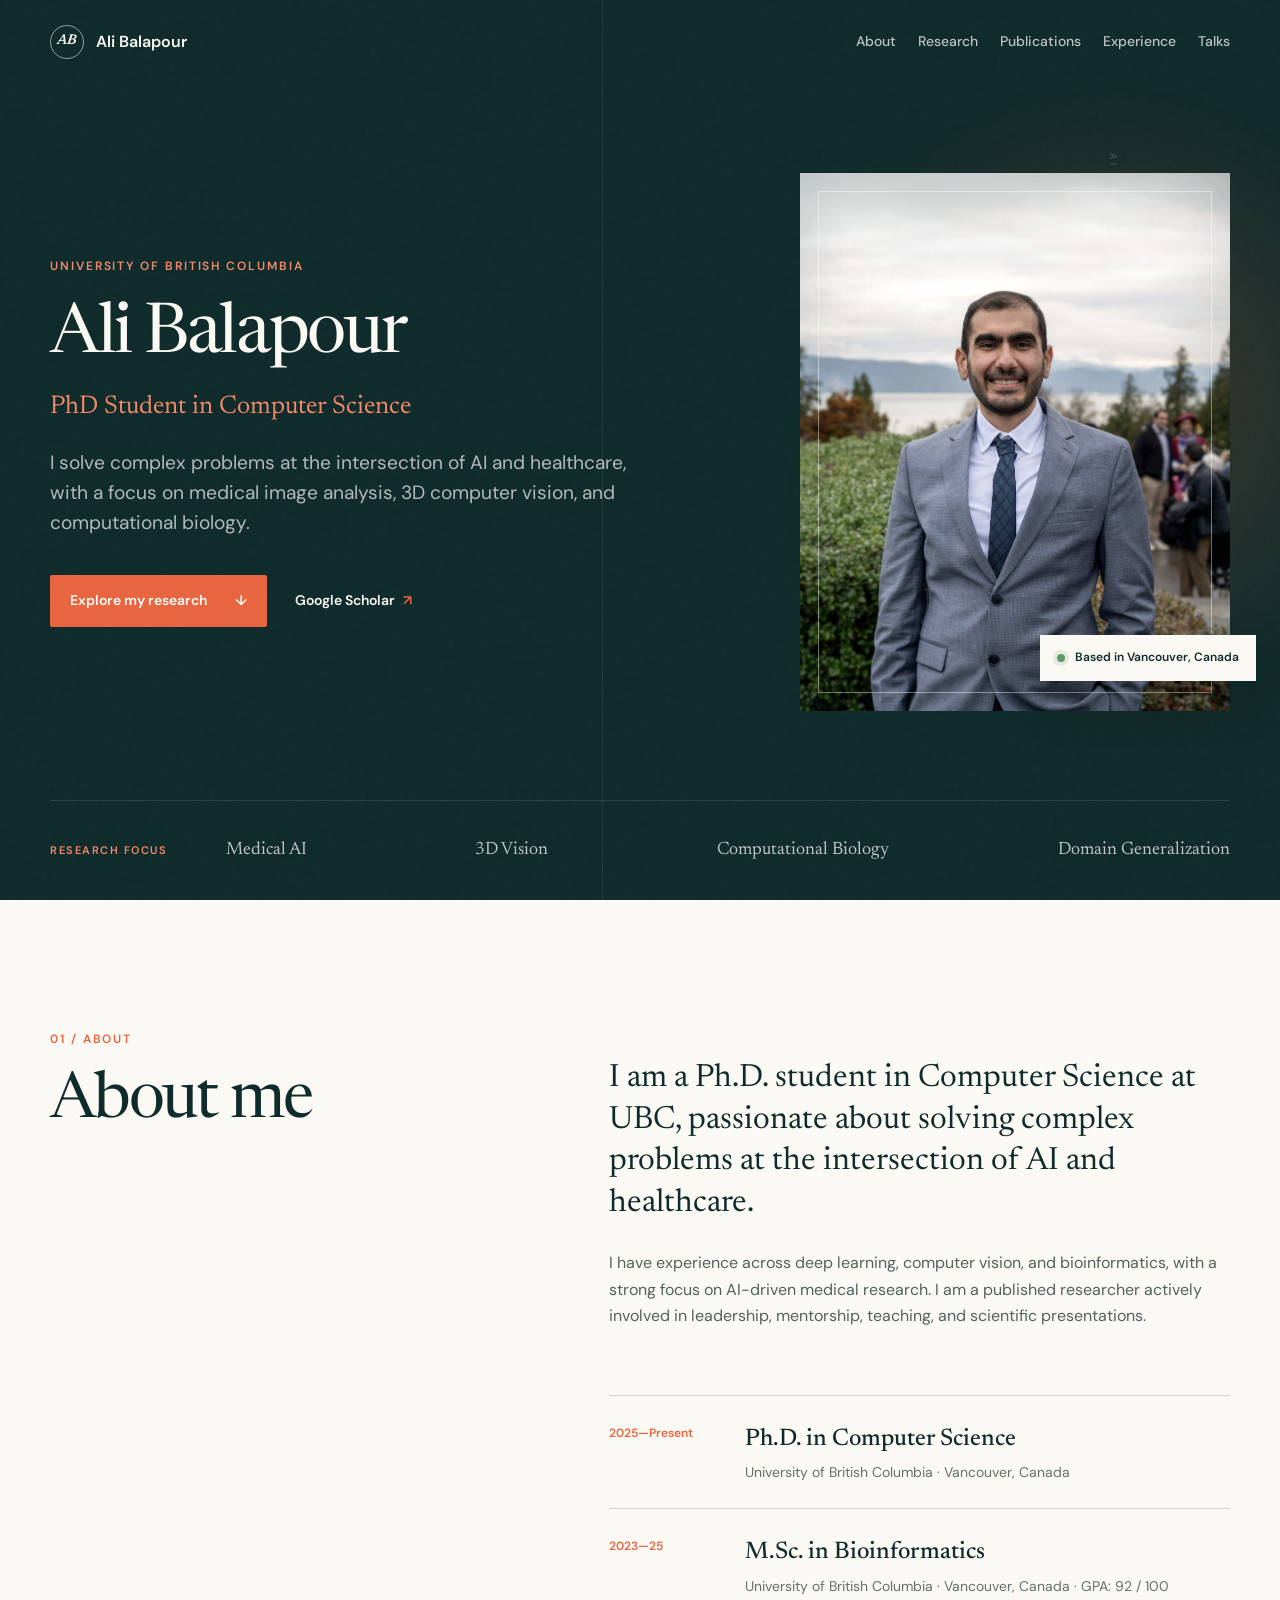
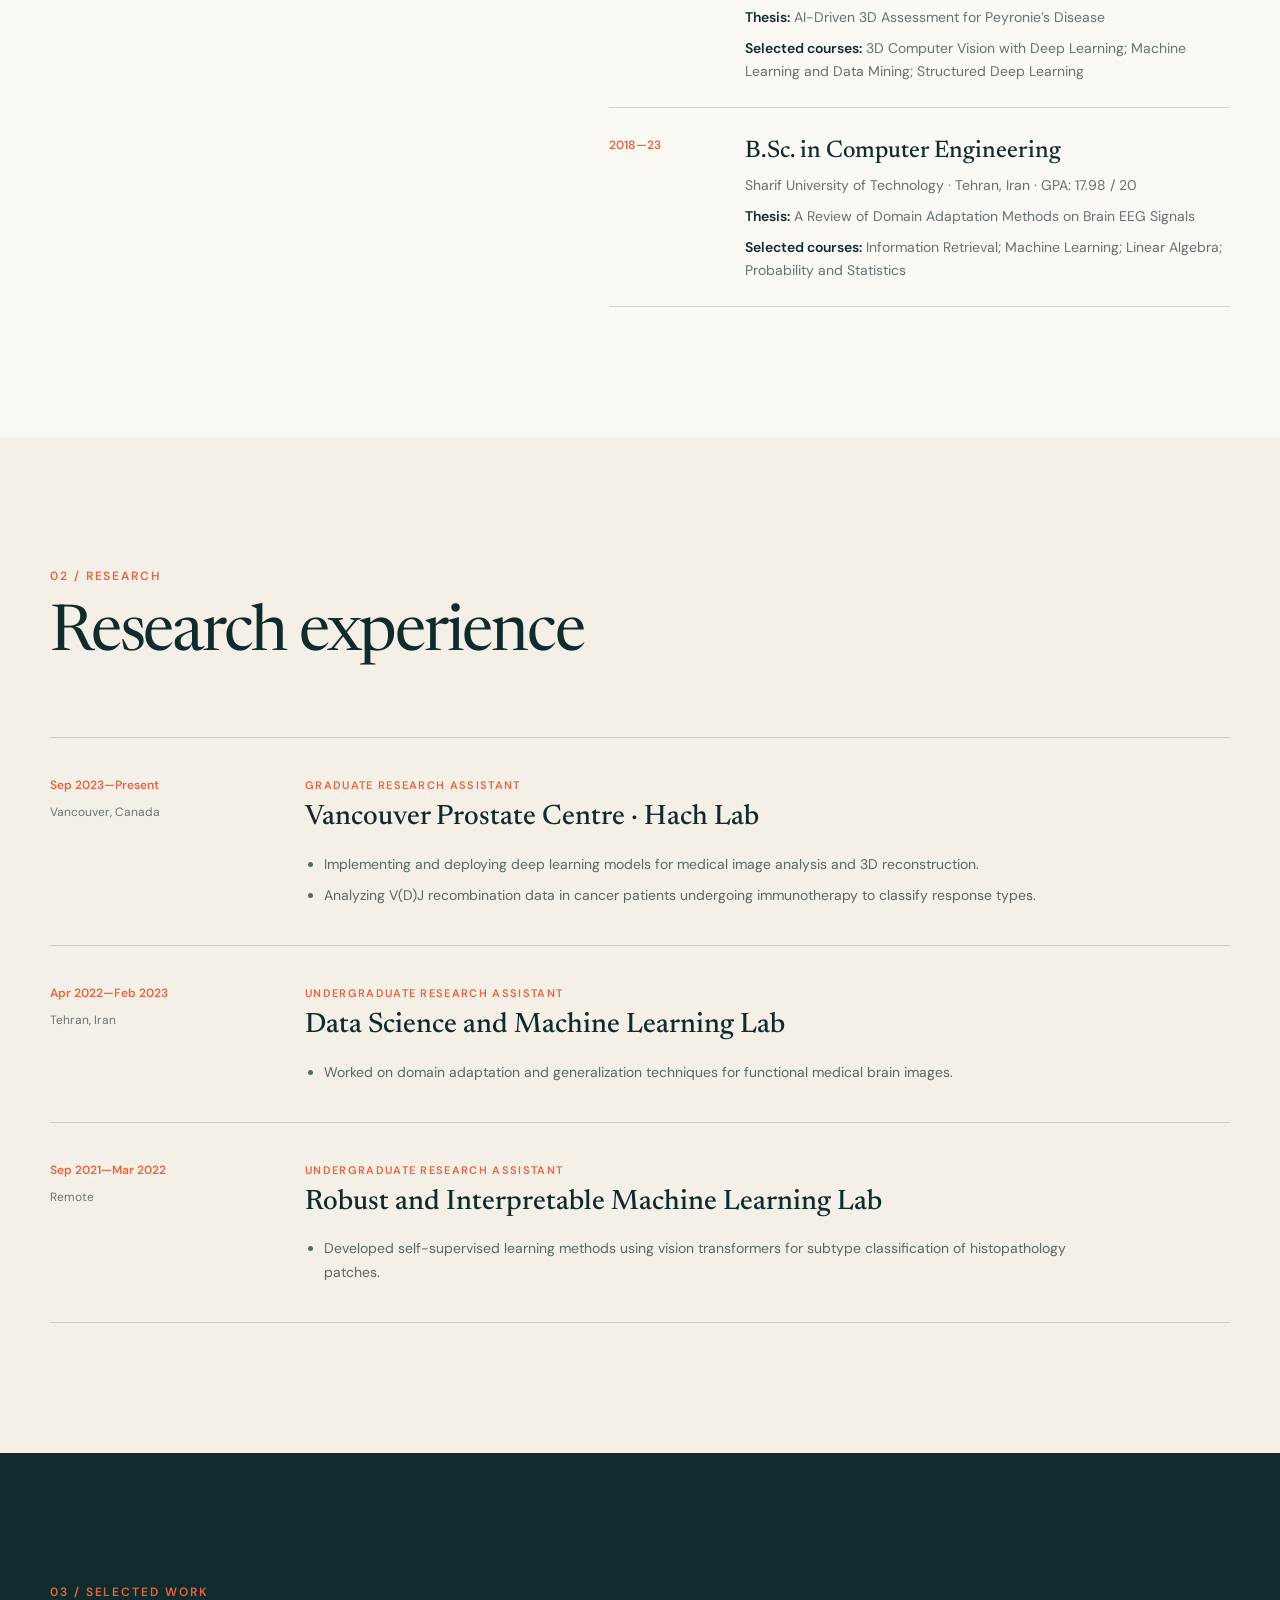
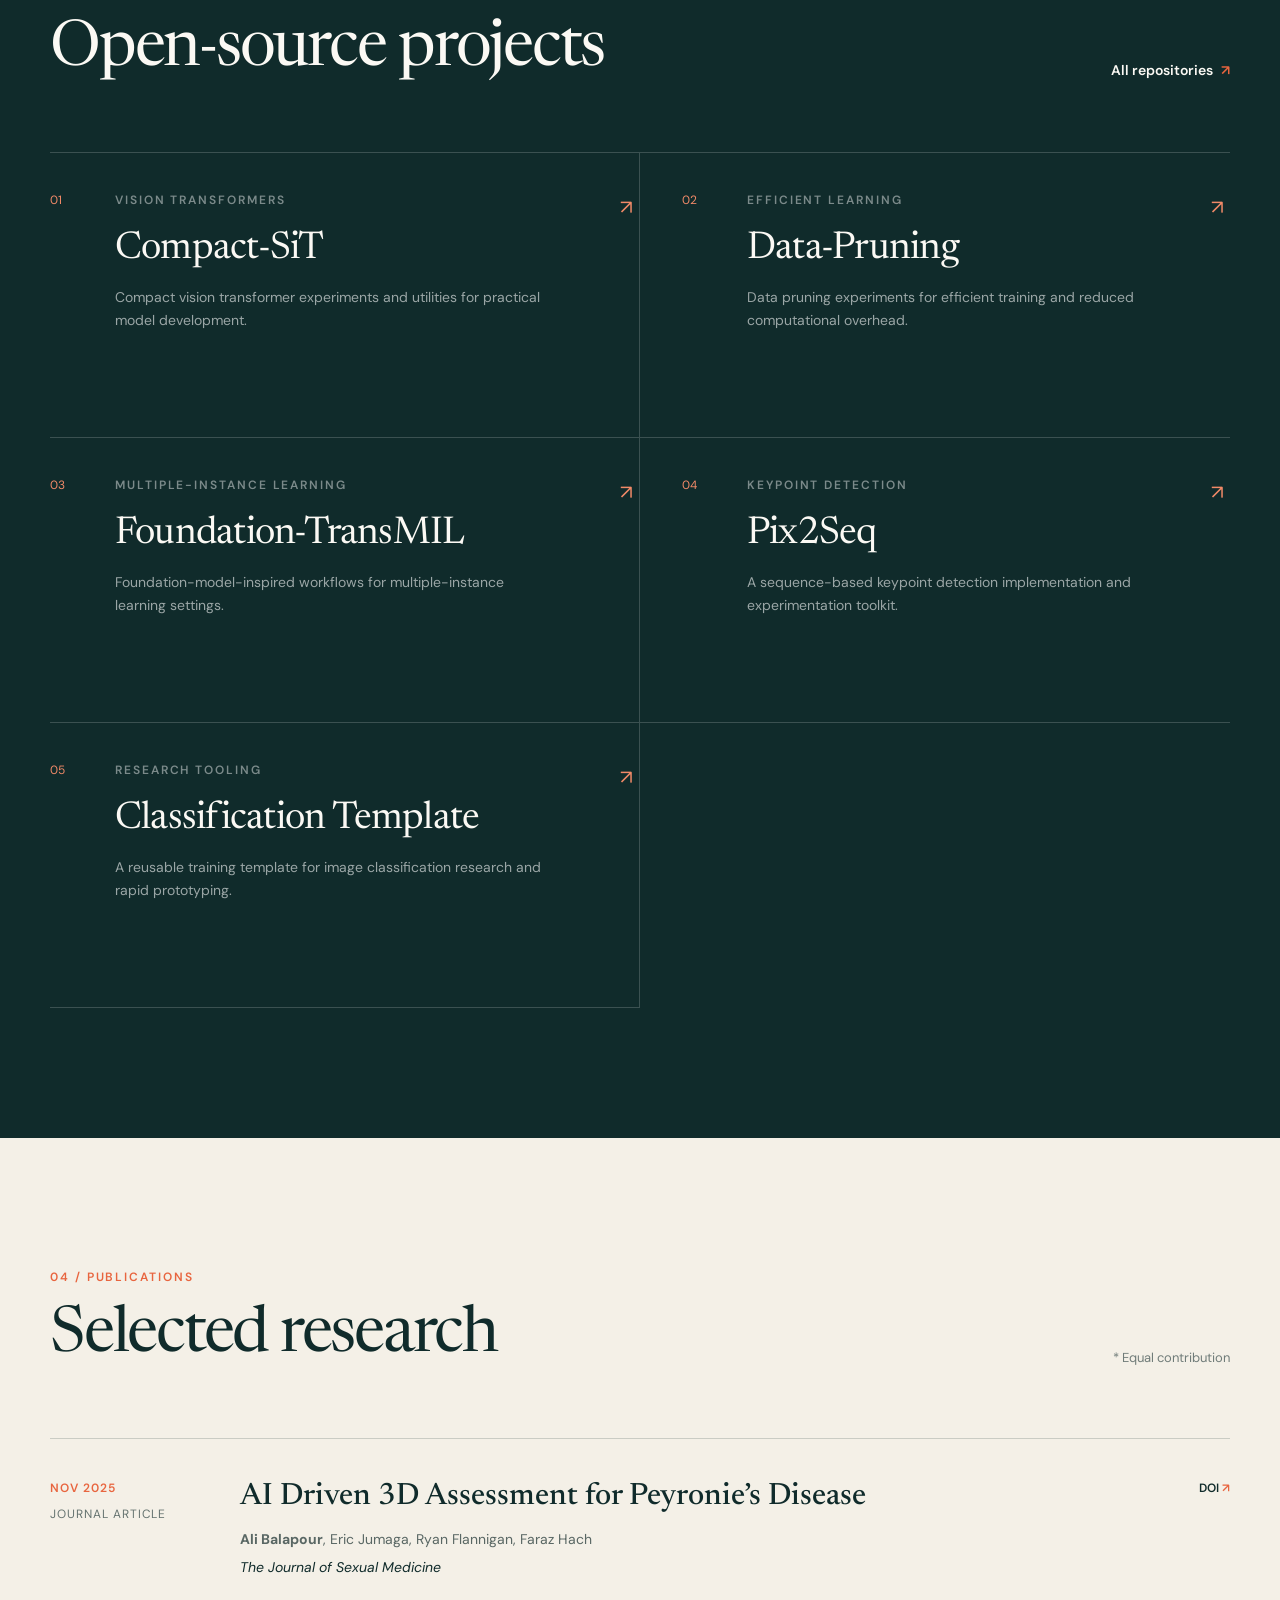
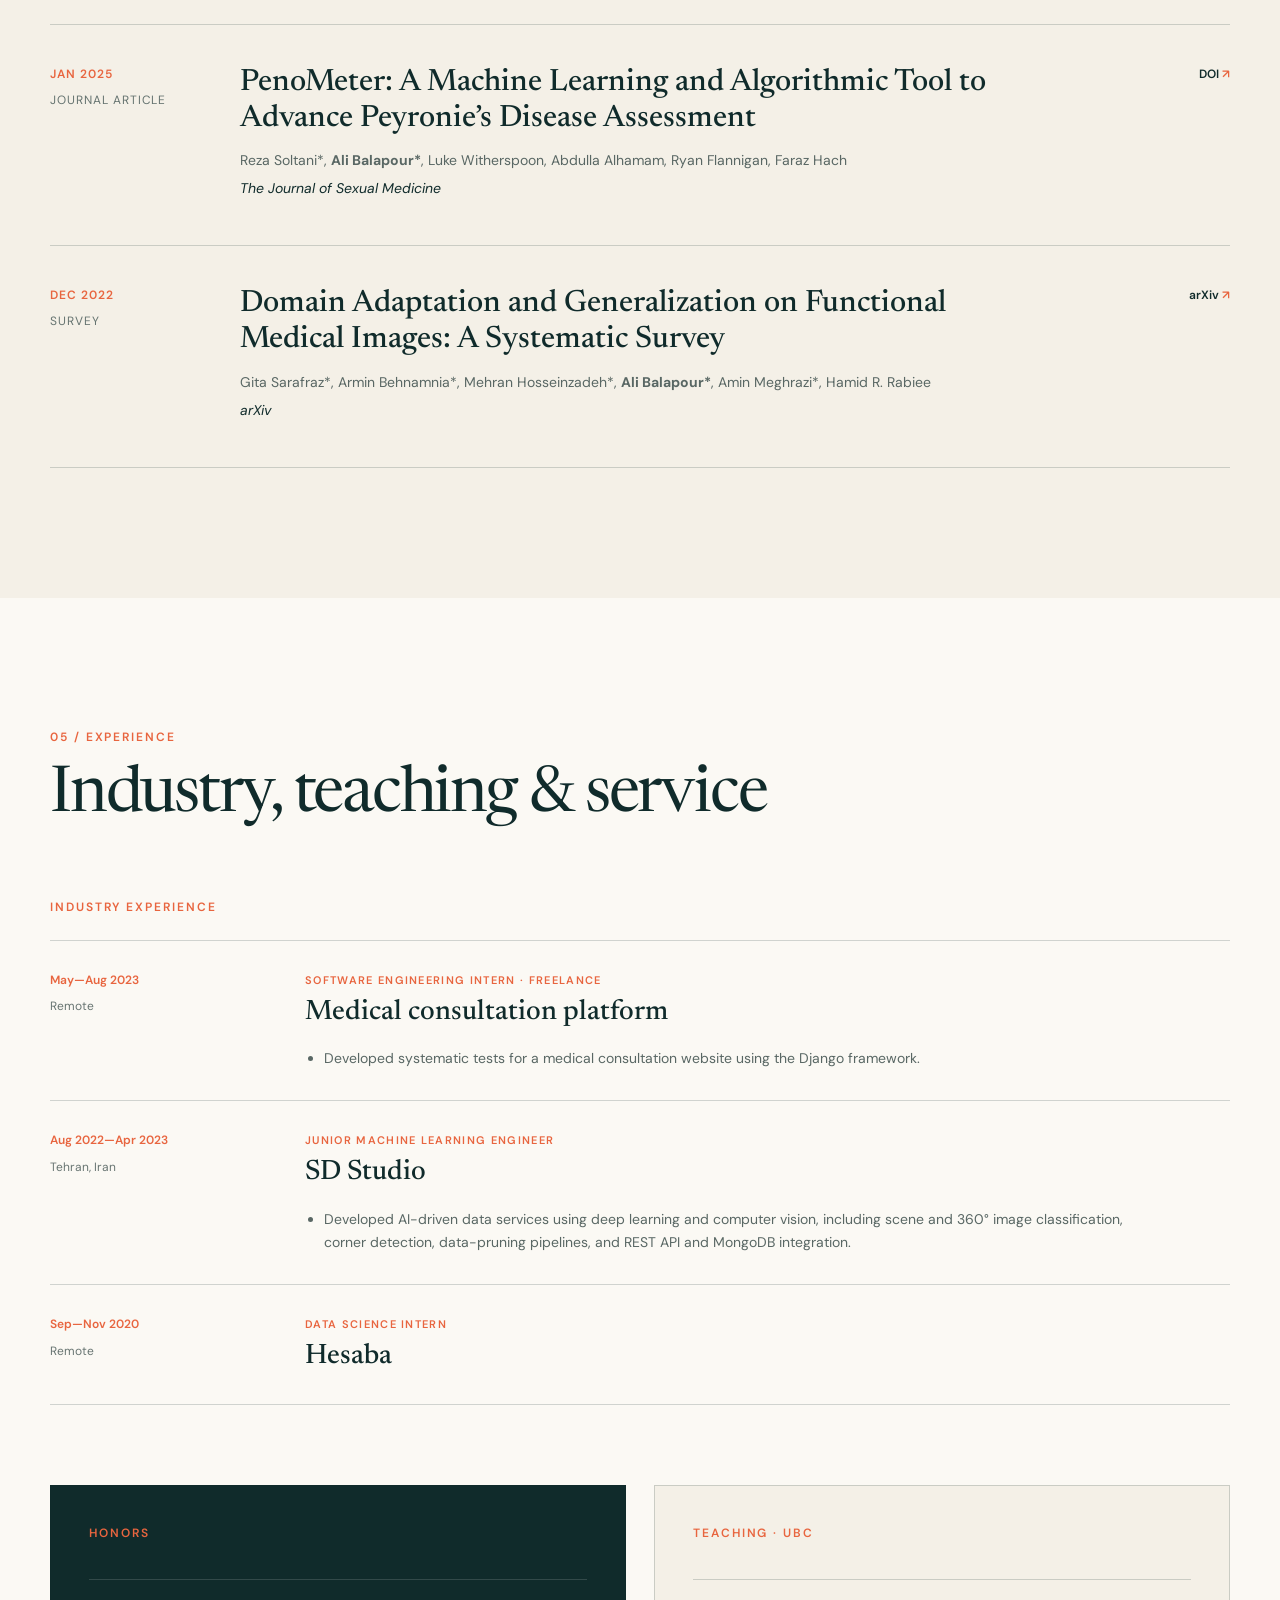
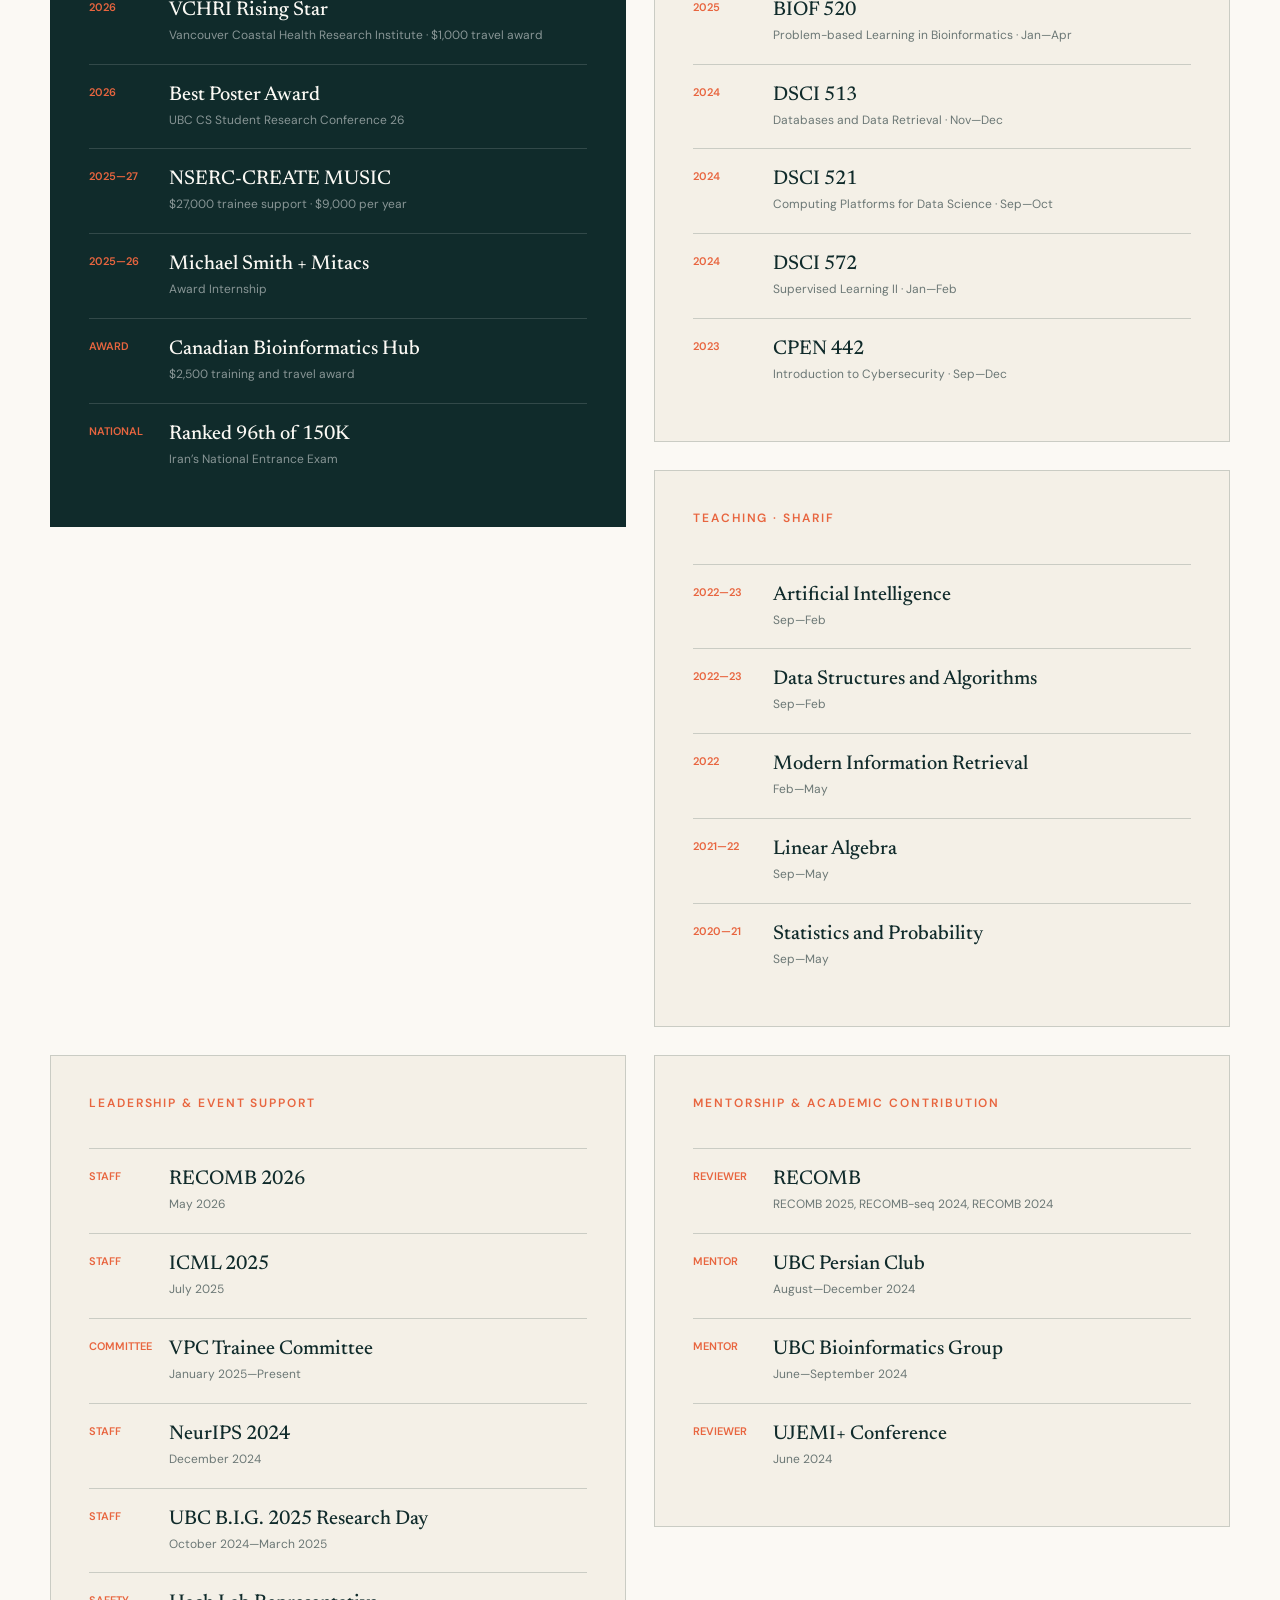
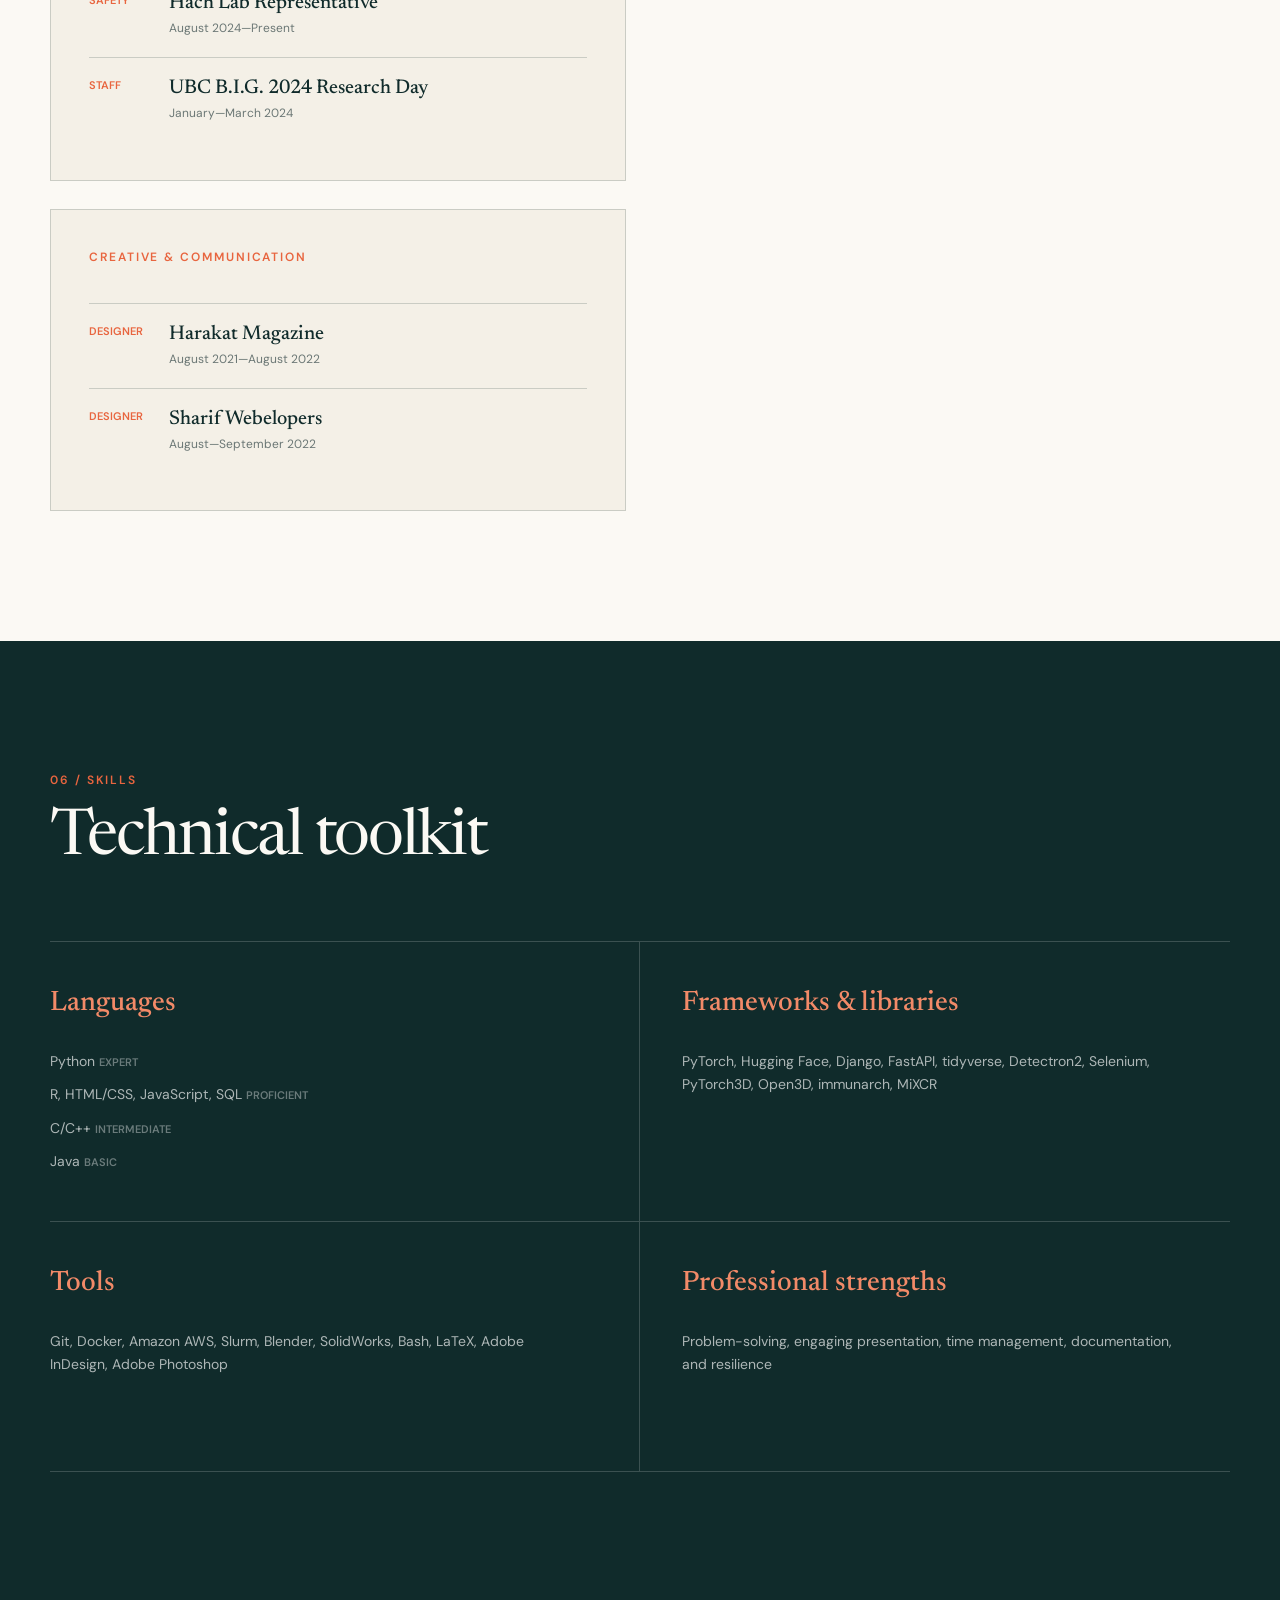
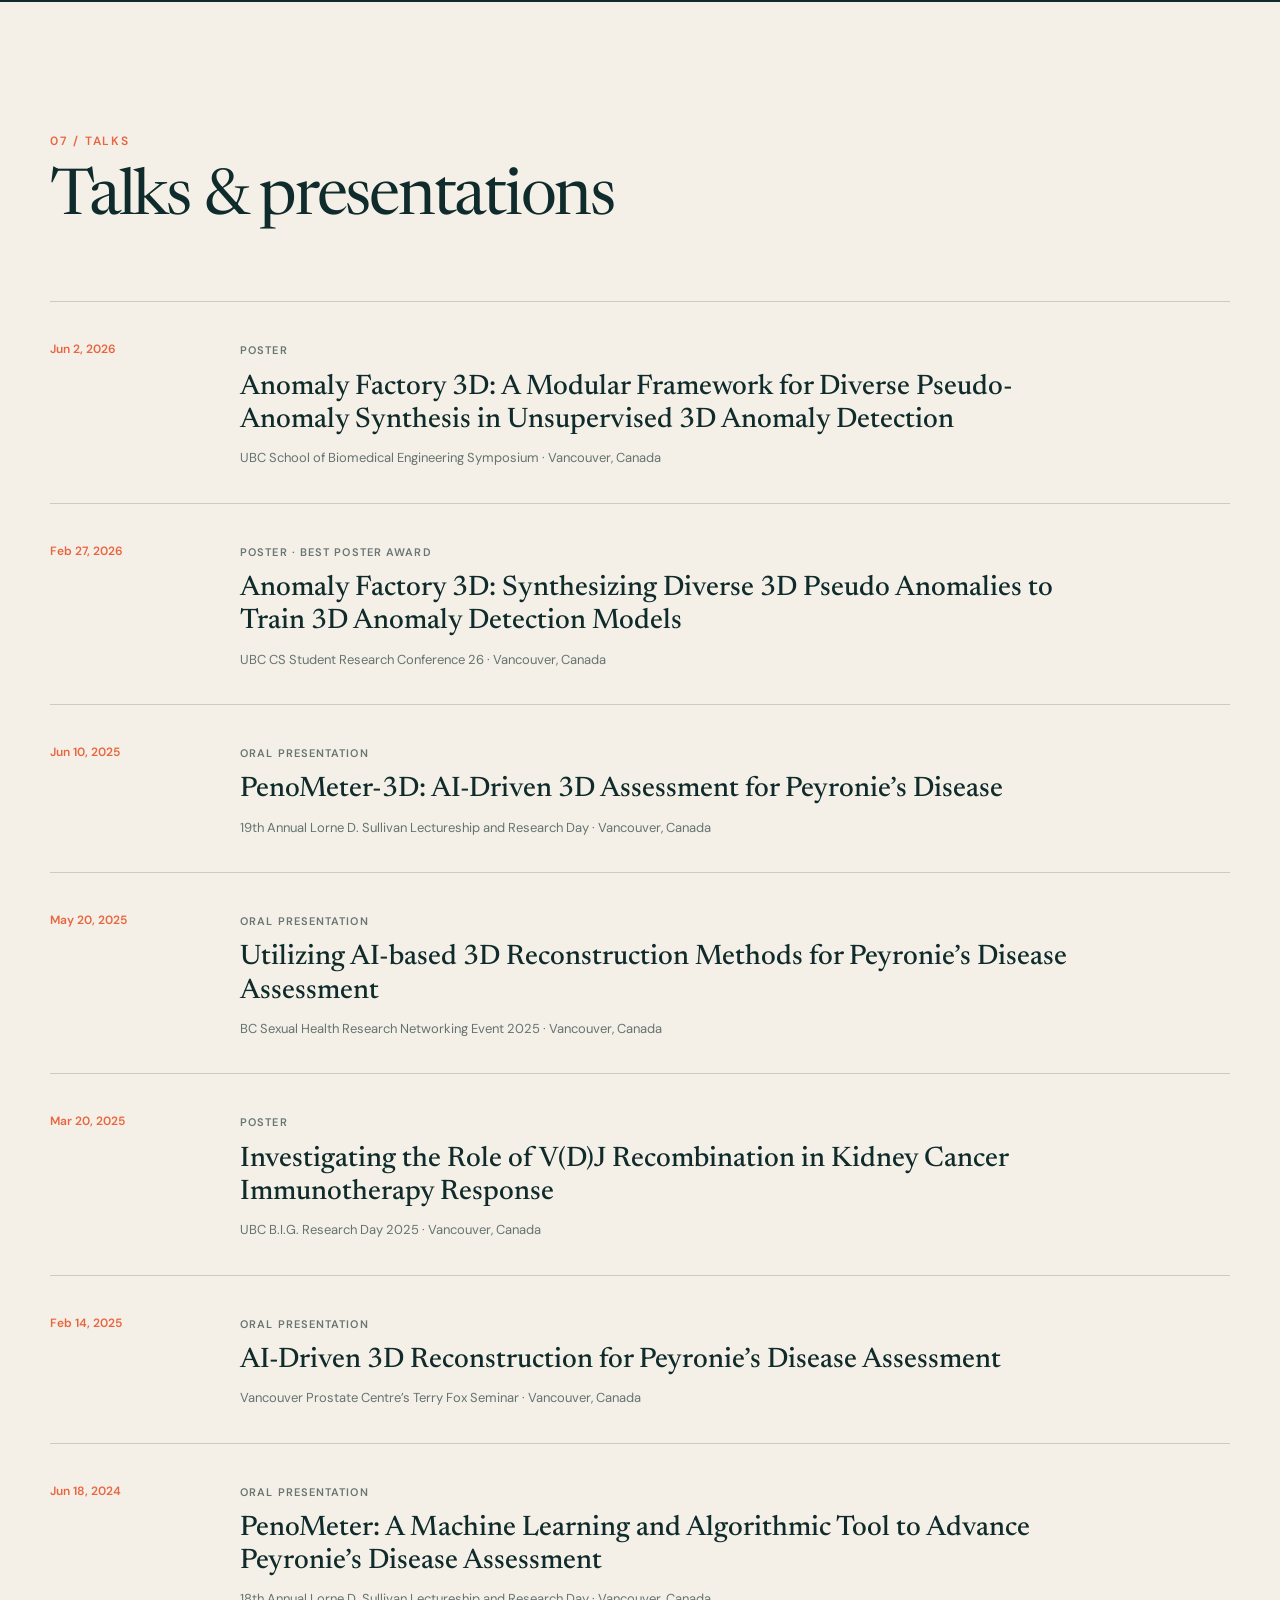
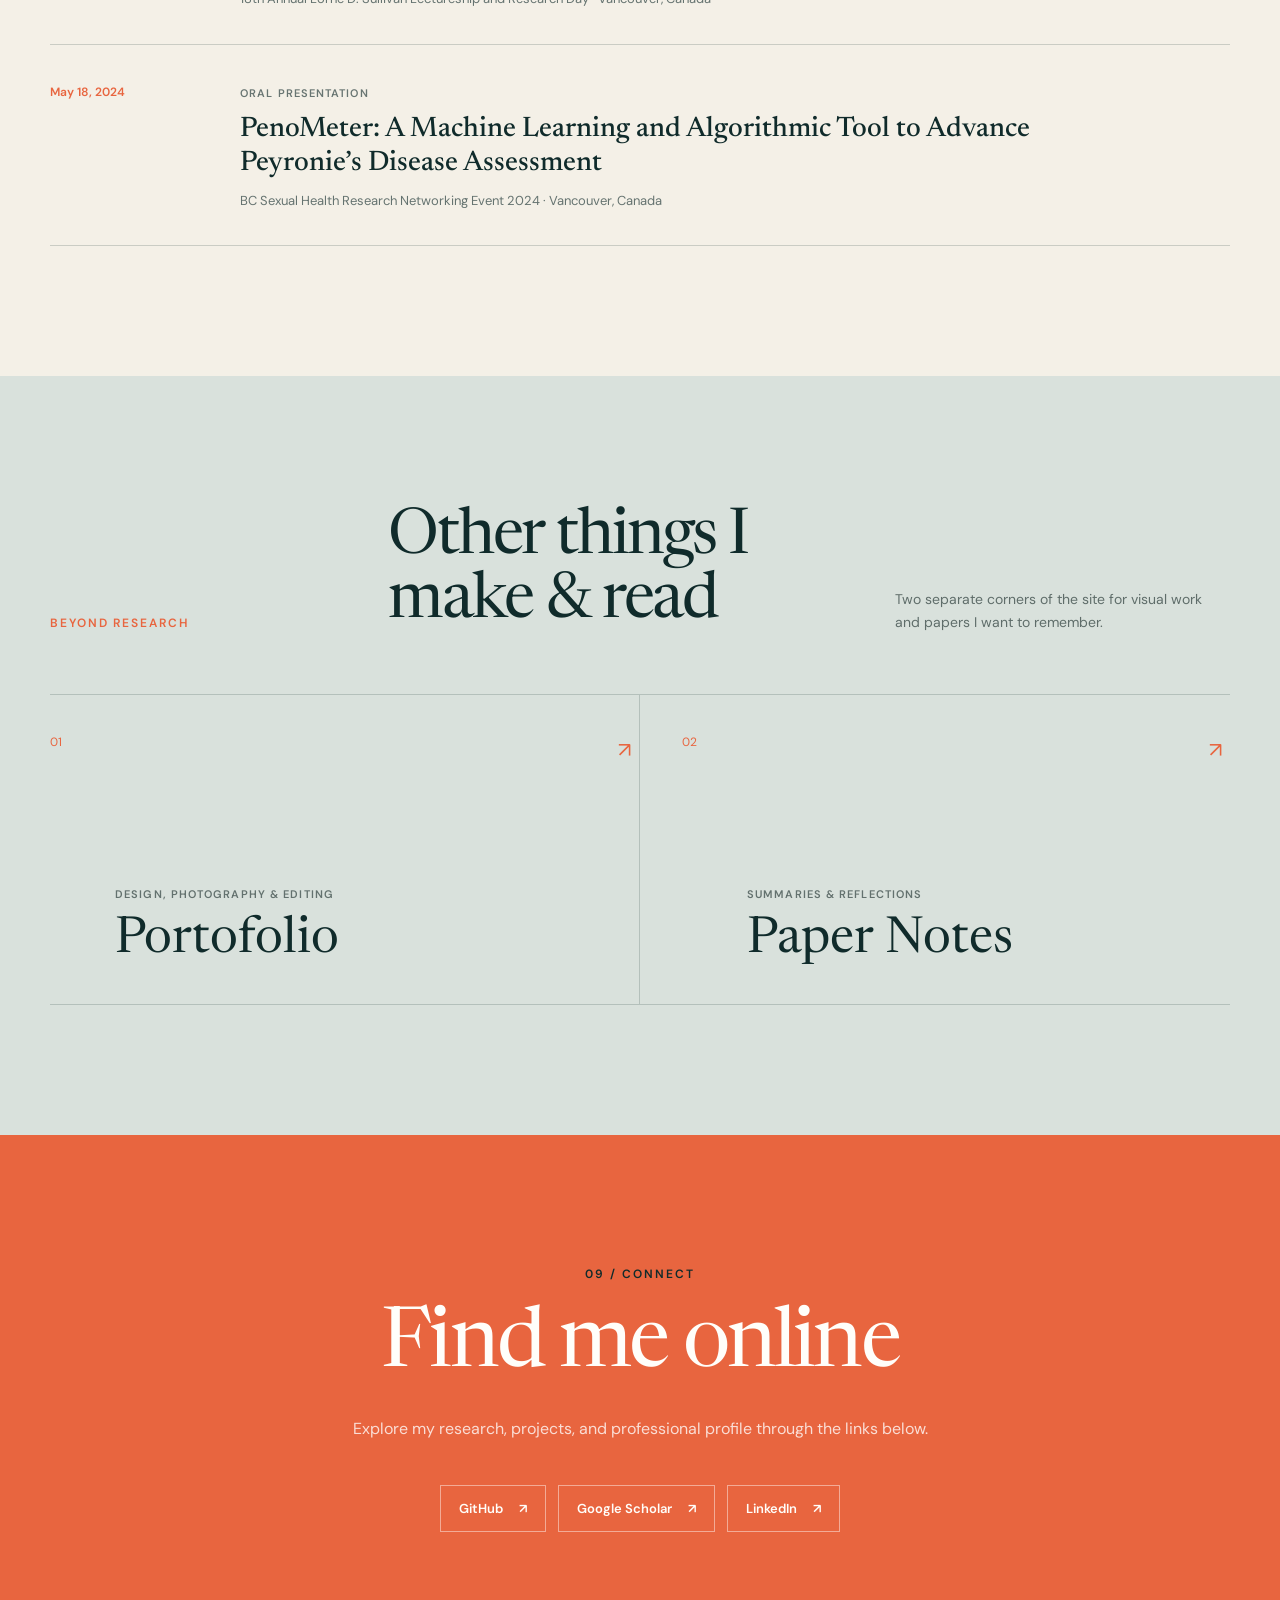
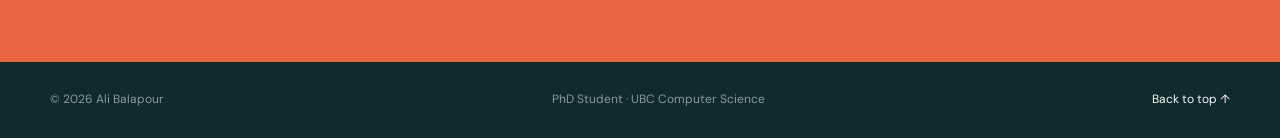
==== commit 2a638473: "update: filling out the portofolio" ====
--- a/index.html
+++ b/index.html
@@ -489,7 +489,7 @@
             <span class="side-project-number">01</span>
             <div>
               <p>Design, photography &amp; editing</p>
-              <h3>Creative Portfolio</h3>
+              <h3>Portofolio</h3>
             </div>
             <span class="side-project-arrow" aria-hidden="true">↗</span>
           </a>
